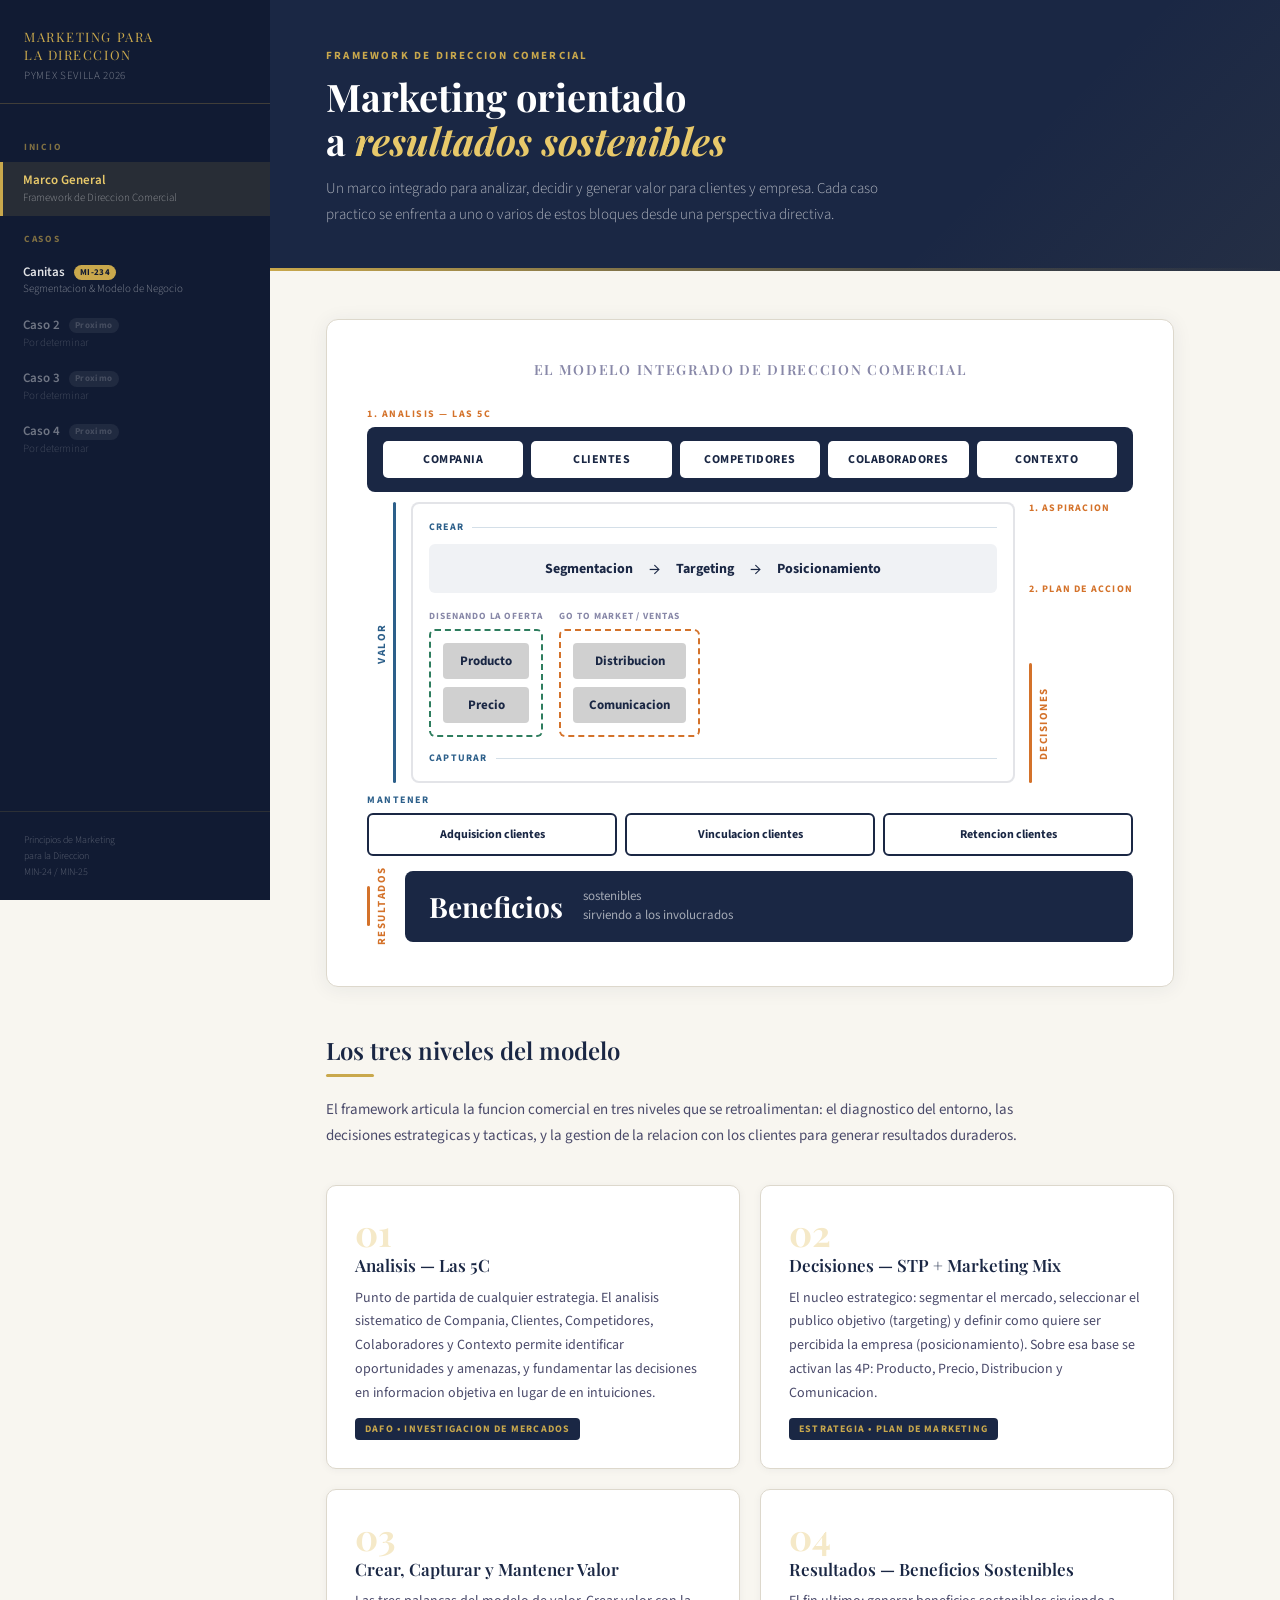
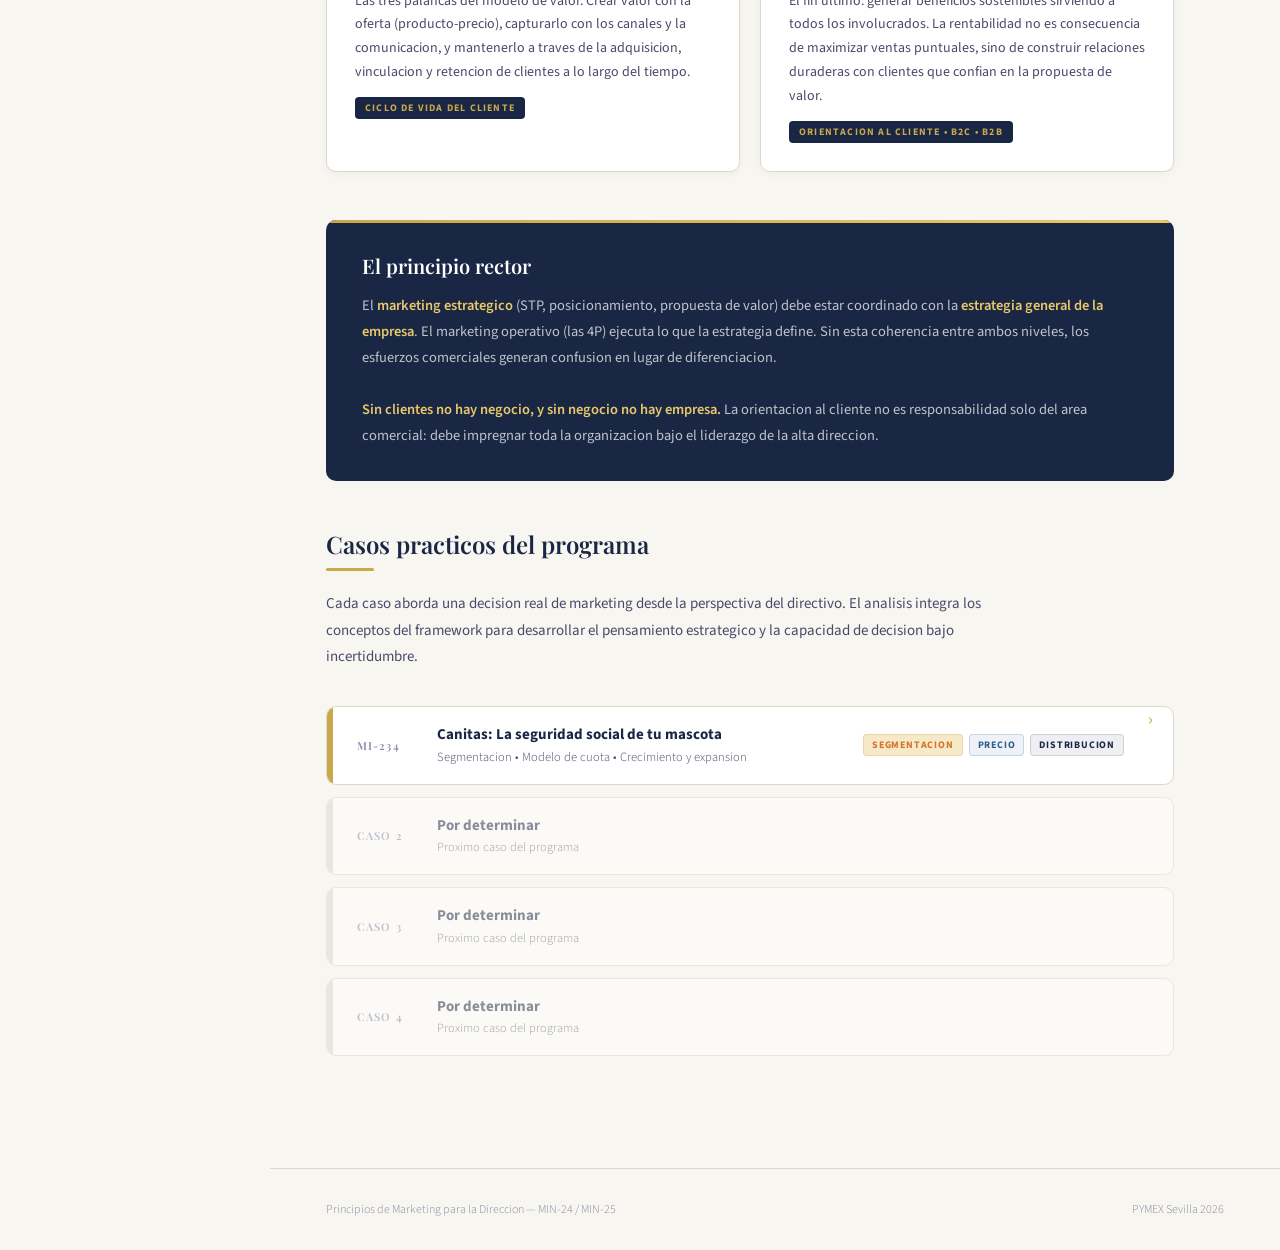
==== index.html @ bc782bda "Add files via upload" ====
<!DOCTYPE html>
<html lang="es">
<head>
<meta charset="UTF-8">
<meta name="viewport" content="width=device-width, initial-scale=1.0">
<title>Principios de Marketing para la Direccion | PYMEX Sevilla 2026</title>
<link href="https://fonts.googleapis.com/css2?family=Playfair+Display:ital,wght@0,400;0,600;0,700;1,400&family=Source+Sans+3:wght@300;400;600;700&family=Source+Serif+4:ital,wght@0,400;1,400&display=swap" rel="stylesheet">
<style>
  :root {
    --navy: #1a2744;
    --navy-light: #243260;
    --navy-dark: #111b33;
    --gold: #c9a84c;
    --gold-light: #e8c96a;
    --gold-pale: #f5e9c8;
    --white: #ffffff;
    --off-white: #f8f6f0;
    --text-dark: #1a1a2e;
    --text-mid: #4a4a6a;
    --text-light: #8888a8;
    --border: #ddd8cc;
    --green-dot: #2e7d5e;
    --orange-accent: #d4722a;
    --blue-accent: #2c5f8a;
    --sidebar-width: 270px;
    --font-display: 'Playfair Display', Georgia, serif;
    --font-body: 'Source Sans 3', 'Helvetica Neue', sans-serif;
    --font-serif: 'Source Serif 4', Georgia, serif;
  }

  * { margin: 0; padding: 0; box-sizing: border-box; }

  body {
    font-family: var(--font-body);
    background: var(--off-white);
    color: var(--text-dark);
    min-height: 100vh;
    display: flex;
  }

  /* ===== SIDEBAR ===== */
  .sidebar {
    width: var(--sidebar-width);
    min-width: var(--sidebar-width);
    max-width: var(--sidebar-width);
    background: var(--navy-dark);
    min-height: 100vh;
    position: fixed;
    top: 0; left: 0;
    display: flex;
    flex-direction: column;
    z-index: 100;
    overflow-y: auto;
  }

  .sidebar-header {
    padding: 28px 24px 20px;
    border-bottom: 1px solid rgba(201,168,76,0.25);
  }

  .sidebar-logo {
    font-family: var(--font-display);
    font-size: 13px;
    font-weight: 400;
    color: var(--gold);
    letter-spacing: 0.12em;
    text-transform: uppercase;
    line-height: 1.4;
    margin-bottom: 4px;
  }

  .sidebar-subtitle {
    font-family: var(--font-body);
    font-size: 11px;
    font-weight: 300;
    color: rgba(255,255,255,0.45);
    letter-spacing: 0.06em;
    text-transform: uppercase;
  }

  .sidebar-nav {
    flex: 1;
    padding: 20px 0;
  }

  .nav-section-label {
    font-family: var(--font-body);
    font-size: 9.5px;
    font-weight: 700;
    color: rgba(201,168,76,0.6);
    letter-spacing: 0.18em;
    text-transform: uppercase;
    padding: 16px 24px 8px;
  }

  .nav-item {
    display: block;
    text-decoration: none;
    padding: 10px 24px 10px 20px;
    border-left: 3px solid transparent;
    transition: all 0.2s ease;
    position: relative;
  }

  .nav-item:hover {
    background: rgba(201,168,76,0.08);
    border-left-color: rgba(201,168,76,0.4);
  }

  .nav-item.active {
    background: rgba(201,168,76,0.12);
    border-left-color: var(--gold);
  }

  .nav-item-title {
    font-family: var(--font-body);
    font-size: 13px;
    font-weight: 600;
    color: rgba(255,255,255,0.88);
    line-height: 1.3;
    display: block;
  }

  .nav-item.active .nav-item-title {
    color: var(--gold-light);
  }

  .nav-item-sub {
    font-family: var(--font-body);
    font-size: 11px;
    font-weight: 300;
    color: rgba(255,255,255,0.45);
    display: block;
    margin-top: 2px;
    line-height: 1.3;
  }

  .nav-badge {
    display: inline-block;
    background: var(--gold);
    color: var(--navy-dark);
    font-size: 9px;
    font-weight: 700;
    padding: 2px 6px;
    border-radius: 10px;
    margin-left: 6px;
    vertical-align: middle;
    letter-spacing: 0.04em;
  }

  .nav-badge.coming {
    background: rgba(255,255,255,0.15);
    color: rgba(255,255,255,0.4);
  }

  .sidebar-footer {
    padding: 20px 24px;
    border-top: 1px solid rgba(201,168,76,0.15);
  }

  .sidebar-footer-text {
    font-size: 10px;
    color: rgba(255,255,255,0.3);
    line-height: 1.6;
    font-weight: 300;
  }

  /* ===== MAIN CONTENT ===== */
  .main {
    margin-left: var(--sidebar-width);
    flex: 1;
    min-height: 100vh;
  }

  /* ===== PAGE HEADER ===== */
  .page-header {
    background: var(--navy);
    padding: 48px 56px 44px;
    position: relative;
    overflow: hidden;
  }

  .page-header::before {
    content: '';
    position: absolute;
    top: 0; right: 0;
    width: 380px; height: 100%;
    background: linear-gradient(135deg, transparent 40%, rgba(201,168,76,0.06) 100%);
    pointer-events: none;
  }

  .page-header::after {
    content: '';
    position: absolute;
    bottom: 0; left: 0; right: 0;
    height: 3px;
    background: linear-gradient(90deg, var(--gold) 0%, rgba(201,168,76,0.3) 60%, transparent 100%);
  }

  .page-eyebrow {
    font-family: var(--font-body);
    font-size: 11px;
    font-weight: 700;
    color: var(--gold);
    letter-spacing: 0.2em;
    text-transform: uppercase;
    margin-bottom: 12px;
  }

  .page-title {
    font-family: var(--font-display);
    font-size: 38px;
    font-weight: 700;
    color: var(--white);
    line-height: 1.15;
    margin-bottom: 14px;
    max-width: 680px;
  }

  .page-title em {
    font-style: italic;
    color: var(--gold-light);
  }

  .page-desc {
    font-family: var(--font-body);
    font-size: 15px;
    font-weight: 300;
    color: rgba(255,255,255,0.65);
    max-width: 580px;
    line-height: 1.7;
  }

  /* ===== CONTENT AREA ===== */
  .content {
    padding: 48px 56px 64px;
    max-width: 960px;
  }

  /* ===== SECTION TITLES ===== */
  .section-title {
    font-family: var(--font-display);
    font-size: 24px;
    font-weight: 600;
    color: var(--navy);
    margin-bottom: 8px;
    line-height: 1.3;
  }

  .section-divider {
    width: 48px;
    height: 3px;
    background: var(--gold);
    margin-bottom: 20px;
    border-radius: 2px;
  }

  .section-intro {
    font-family: var(--font-body);
    font-size: 15px;
    color: var(--text-mid);
    line-height: 1.75;
    margin-bottom: 36px;
    max-width: 720px;
  }

  /* ===== FRAMEWORK VISUAL ===== */
  .framework-container {
    background: white;
    border-radius: 12px;
    padding: 40px;
    box-shadow: 0 2px 20px rgba(26,39,68,0.07);
    margin-bottom: 48px;
    border: 1px solid var(--border);
  }

  .framework-title {
    font-family: var(--font-display);
    font-size: 14px;
    font-weight: 600;
    color: var(--text-light);
    letter-spacing: 0.12em;
    text-transform: uppercase;
    margin-bottom: 28px;
    text-align: center;
  }

  /* Framework SVG wrapper */
  .framework-svg-wrap {
    width: 100%;
    overflow-x: auto;
  }

  /* ===== FRAMEWORK GRID (CSS version) ===== */
  .fw-grid {
    display: grid;
    gap: 0;
    width: 100%;
  }

  /* Row 1: Analisis */
  .fw-row-analysis {
    display: flex;
    gap: 8px;
    margin-bottom: 10px;
    background: var(--navy);
    padding: 14px 16px;
    border-radius: 8px;
    align-items: center;
    position: relative;
  }

  .fw-5c-item {
    flex: 1;
    background: white;
    border-radius: 5px;
    padding: 10px 8px;
    text-align: center;
    font-family: var(--font-body);
    font-size: 12px;
    font-weight: 700;
    color: var(--navy);
    letter-spacing: 0.04em;
    text-transform: uppercase;
  }

  /* Row 2: Decisiones */
  .fw-row-decisions {
    display: flex;
    gap: 10px;
    margin-bottom: 10px;
    position: relative;
  }

  .fw-left-brace {
    display: flex;
    flex-direction: column;
    align-items: flex-start;
    justify-content: center;
    padding-right: 4px;
    position: relative;
    min-width: 80px;
  }

  .fw-brace-label {
    font-family: var(--font-body);
    font-size: 11px;
    font-weight: 700;
    color: var(--blue-accent);
    letter-spacing: 0.08em;
    text-transform: uppercase;
    writing-mode: horizontal-tb;
    margin-bottom: 6px;
  }

  .fw-brace-label.bottom {
    margin-top: 6px;
    margin-bottom: 0;
  }

  .fw-decisions-inner {
    flex: 1;
    border: 2px solid rgba(26,39,68,0.12);
    border-radius: 8px;
    padding: 16px;
    background: white;
  }

  /* STP row */
  .fw-stp {
    background: #f0f0f0;
    border-radius: 6px;
    padding: 12px 20px;
    margin-bottom: 16px;
    display: flex;
    align-items: center;
    justify-content: center;
    gap: 16px;
  }

  .fw-stp-item {
    font-family: var(--font-body);
    font-size: 14px;
    font-weight: 700;
    color: var(--navy);
  }

  .fw-stp-arrow {
    color: var(--navy);
    font-size: 16px;
    font-weight: 300;
  }

  /* Mix row */
  .fw-mix-row {
    display: flex;
    gap: 16px;
  }

  .fw-mix-group {
    flex: 1;
    border: 2px dashed var(--green-dot);
    border-radius: 6px;
    padding: 12px;
    display: flex;
    flex-direction: column;
    gap: 8px;
  }

  .fw-mix-group.orange {
    border-color: var(--orange-accent);
  }

  .fw-mix-label {
    font-family: var(--font-body);
    font-size: 10px;
    font-weight: 700;
    color: var(--green-dot);
    letter-spacing: 0.1em;
    text-transform: uppercase;
    margin-bottom: 4px;
  }

  .fw-mix-label.orange { color: var(--orange-accent); }

  .fw-mix-item {
    background: #d0d0d0;
    border-radius: 4px;
    padding: 9px 12px;
    font-family: var(--font-body);
    font-size: 13px;
    font-weight: 700;
    color: var(--navy);
    text-align: center;
  }

  /* Row 3: Clientes */
  .fw-row-clients {
    display: flex;
    gap: 8px;
    margin-bottom: 10px;
    position: relative;
  }

  .fw-client-item {
    flex: 1;
    border: 2px solid var(--navy);
    border-radius: 6px;
    padding: 11px 8px;
    text-align: center;
    font-family: var(--font-body);
    font-size: 12px;
    font-weight: 700;
    color: var(--navy);
  }

  /* Row 4: Beneficios */
  .fw-row-benefits {
    background: var(--navy);
    border-radius: 8px;
    padding: 16px 24px;
    display: flex;
    align-items: center;
    gap: 20px;
  }

  .fw-benefits-title {
    font-family: var(--font-display);
    font-size: 26px;
    font-weight: 700;
    color: white;
  }

  .fw-benefits-sub {
    font-family: var(--font-body);
    font-size: 12px;
    color: rgba(255,255,255,0.6);
    line-height: 1.4;
  }

  /* Side labels */
  .fw-outer {
    display: flex;
    gap: 10px;
    align-items: stretch;
  }

  .fw-side-label {
    display: flex;
    align-items: center;
    justify-content: center;
    min-width: 32px;
  }

  .fw-side-text {
    font-family: var(--font-body);
    font-size: 11px;
    font-weight: 700;
    letter-spacing: 0.14em;
    text-transform: uppercase;
    writing-mode: vertical-rl;
    transform: rotate(180deg);
  }

  .fw-side-text.blue { color: var(--blue-accent); }
  .fw-side-text.orange { color: var(--orange-accent); }

  .fw-side-bracket {
    width: 3px;
    border-radius: 2px;
    margin: 0 4px;
  }

  .fw-side-bracket.blue { background: var(--blue-accent); }
  .fw-side-bracket.orange { background: var(--orange-accent); }

  /* ===== EXPLANATION CARDS ===== */
  .cards-grid {
    display: grid;
    grid-template-columns: 1fr 1fr;
    gap: 20px;
    margin-bottom: 48px;
  }

  .card {
    background: white;
    border-radius: 10px;
    padding: 28px;
    border: 1px solid var(--border);
    box-shadow: 0 1px 8px rgba(26,39,68,0.05);
    transition: box-shadow 0.2s;
  }

  .card:hover {
    box-shadow: 0 4px 20px rgba(26,39,68,0.10);
  }

  .card-number {
    font-family: var(--font-display);
    font-size: 36px;
    font-weight: 700;
    color: var(--gold-pale);
    line-height: 1;
    margin-bottom: 4px;
  }

  .card-title {
    font-family: var(--font-display);
    font-size: 17px;
    font-weight: 600;
    color: var(--navy);
    margin-bottom: 10px;
    line-height: 1.3;
  }

  .card-body {
    font-family: var(--font-body);
    font-size: 14px;
    color: var(--text-mid);
    line-height: 1.7;
  }

  .card-tag {
    display: inline-block;
    margin-top: 12px;
    background: var(--navy);
    color: var(--gold);
    font-size: 10px;
    font-weight: 700;
    letter-spacing: 0.12em;
    text-transform: uppercase;
    padding: 4px 10px;
    border-radius: 4px;
  }

  /* ===== HIGHLIGHT BOX ===== */
  .highlight-box {
    background: var(--navy);
    border-radius: 10px;
    padding: 32px 36px;
    margin-bottom: 48px;
    position: relative;
    overflow: hidden;
  }

  .highlight-box::before {
    content: '';
    position: absolute;
    top: 0; left: 0; right: 0;
    height: 3px;
    background: linear-gradient(90deg, var(--gold), var(--gold-light));
  }

  .highlight-box-title {
    font-family: var(--font-display);
    font-size: 20px;
    font-weight: 600;
    color: white;
    margin-bottom: 14px;
  }

  .highlight-box-body {
    font-family: var(--font-body);
    font-size: 14.5px;
    color: rgba(255,255,255,0.72);
    line-height: 1.8;
  }

  .highlight-box-body strong {
    color: var(--gold-light);
    font-weight: 600;
  }

  /* ===== CASOS LIST ===== */
  .casos-section {
    margin-bottom: 48px;
  }

  .caso-row {
    display: flex;
    align-items: stretch;
    background: white;
    border-radius: 10px;
    border: 1px solid var(--border);
    margin-bottom: 12px;
    overflow: hidden;
    text-decoration: none;
    color: inherit;
    transition: all 0.2s;
  }

  .caso-row:hover {
    box-shadow: 0 4px 20px rgba(26,39,68,0.10);
    border-color: var(--gold);
    transform: translateY(-1px);
  }

  .caso-row.disabled {
    opacity: 0.5;
    pointer-events: none;
  }

  .caso-accent {
    width: 6px;
    background: var(--gold);
    flex-shrink: 0;
  }

  .caso-accent.coming { background: var(--border); }

  .caso-body {
    flex: 1;
    padding: 18px 24px;
    display: flex;
    align-items: center;
    gap: 20px;
  }

  .caso-code {
    font-family: var(--font-display);
    font-size: 11px;
    font-weight: 600;
    color: var(--text-light);
    letter-spacing: 0.1em;
    text-transform: uppercase;
    min-width: 60px;
  }

  .caso-info {
    flex: 1;
  }

  .caso-name {
    font-family: var(--font-body);
    font-size: 15px;
    font-weight: 700;
    color: var(--navy);
    line-height: 1.3;
    margin-bottom: 3px;
  }

  .caso-focus {
    font-family: var(--font-body);
    font-size: 12.5px;
    color: var(--text-mid);
    font-weight: 300;
  }

  .caso-tags {
    display: flex;
    gap: 6px;
    flex-wrap: wrap;
  }

  .caso-tag {
    font-family: var(--font-body);
    font-size: 10px;
    font-weight: 700;
    letter-spacing: 0.08em;
    text-transform: uppercase;
    padding: 3px 8px;
    border-radius: 4px;
    background: var(--gold-pale);
    color: var(--orange-accent);
    border: 1px solid rgba(212,114,42,0.2);
  }

  .caso-tag.blue {
    background: rgba(44,95,138,0.08);
    color: var(--blue-accent);
    border-color: rgba(44,95,138,0.2);
  }

  .caso-tag.navy {
    background: rgba(26,39,68,0.07);
    color: var(--navy);
    border-color: rgba(26,39,68,0.15);
  }

  .caso-arrow {
    font-size: 18px;
    color: var(--gold);
    padding-right: 20px;
  }

  /* ===== FOOTER ===== */
  .page-footer {
    padding: 32px 56px;
    border-top: 1px solid var(--border);
    display: flex;
    justify-content: space-between;
    align-items: center;
  }

  .footer-text {
    font-size: 12px;
    color: var(--text-light);
    font-weight: 300;
  }

  /* ===== RESPONSIVE ===== */
  @media (max-width: 900px) {
    .cards-grid { grid-template-columns: 1fr; }
    .content { padding: 32px 28px; }
    .page-header { padding: 36px 28px; }
    .page-title { font-size: 28px; }
    .caso-tags { display: none; }
  }
</style>
</head>
<body>

<!-- SIDEBAR -->
<aside class="sidebar">
  <div class="sidebar-header">
    <div class="sidebar-logo">Marketing para<br>la Direccion</div>
    <div class="sidebar-subtitle">PYMEX Sevilla 2026</div>
  </div>

  <nav class="sidebar-nav">
    <div class="nav-section-label">Inicio</div>
    <a href="index.html" class="nav-item active">
      <span class="nav-item-title">Marco General</span>
      <span class="nav-item-sub">Framework de Direccion Comercial</span>
    </a>

    <div class="nav-section-label">Casos</div>

    <a href="caso-canitas.html" class="nav-item">
      <span class="nav-item-title">Canitas <span class="nav-badge">MI-234</span></span>
      <span class="nav-item-sub">Segmentacion &amp; Modelo de Negocio</span>
    </a>

    <a href="#" class="nav-item" style="cursor:default; opacity:0.45;">
      <span class="nav-item-title">Caso 2 <span class="nav-badge coming">Proximo</span></span>
      <span class="nav-item-sub">Por determinar</span>
    </a>

    <a href="#" class="nav-item" style="cursor:default; opacity:0.45;">
      <span class="nav-item-title">Caso 3 <span class="nav-badge coming">Proximo</span></span>
      <span class="nav-item-sub">Por determinar</span>
    </a>

    <a href="#" class="nav-item" style="cursor:default; opacity:0.45;">
      <span class="nav-item-title">Caso 4 <span class="nav-badge coming">Proximo</span></span>
      <span class="nav-item-sub">Por determinar</span>
    </a>
  </nav>

  <div class="sidebar-footer">
    <div class="sidebar-footer-text">
      Principios de Marketing<br>
      para la Direccion<br>
      MIN-24 / MIN-25
    </div>
  </div>
</aside>

<!-- MAIN -->
<main class="main">

  <div class="page-header">
    <div class="page-eyebrow">Framework de Direccion Comercial</div>
    <h1 class="page-title">Marketing orientado<br>a <em>resultados sostenibles</em></h1>
    <p class="page-desc">Un marco integrado para analizar, decidir y generar valor para clientes y empresa. Cada caso practico se enfrenta a uno o varios de estos bloques desde una perspectiva directiva.</p>
  </div>

  <div class="content">

    <!-- FRAMEWORK VISUAL -->
    <div class="framework-container">
      <div class="framework-title">El modelo integrado de Direccion Comercial</div>

      <!-- ANÁLISIS ROW -->
      <div style="margin-bottom:10px;">
        <div style="display:flex; align-items:center; gap:8px; margin-bottom:6px;">
          <div style="font-family:var(--font-body);font-size:10px;font-weight:700;color:var(--orange-accent);letter-spacing:.15em;text-transform:uppercase;">1. Analisis &mdash; Las 5C</div>
        </div>
        <div style="background:var(--navy);border-radius:8px;padding:14px 16px;display:flex;gap:8px;">
          <div class="fw-5c-item">Compania</div>
          <div class="fw-5c-item">Clientes</div>
          <div class="fw-5c-item">Competidores</div>
          <div class="fw-5c-item">Colaboradores</div>
          <div class="fw-5c-item">Contexto</div>
        </div>
      </div>

      <!-- VALOR + DECISIONES -->
      <div style="display:flex;gap:8px;align-items:stretch;margin-bottom:10px;">

        <!-- Lado izquierdo: VALOR -->
        <div style="display:flex;flex-direction:column;align-items:center;min-width:36px;">
          <div style="flex:1;display:flex;align-items:center;">
            <div style="writing-mode:vertical-rl;transform:rotate(180deg);font-family:var(--font-body);font-size:11px;font-weight:700;color:var(--blue-accent);letter-spacing:.14em;text-transform:uppercase;">VALOR</div>
            <div style="width:3px;height:100%;background:var(--blue-accent);border-radius:2px;margin-left:4px;"></div>
          </div>
        </div>

        <!-- Bloque central de decisiones -->
        <div style="flex:1;border:2px solid rgba(26,39,68,0.12);border-radius:8px;padding:16px;background:white;">

          <!-- Brace label superior -->
          <div style="display:flex;align-items:center;gap:8px;margin-bottom:10px;">
            <div style="font-family:var(--font-body);font-size:10px;font-weight:700;color:var(--blue-accent);letter-spacing:.12em;text-transform:uppercase;">Crear</div>
            <div style="height:1px;flex:1;background:rgba(44,95,138,0.2);"></div>
          </div>

          <!-- STP -->
          <div style="background:#f0f2f5;border-radius:6px;padding:12px 20px;margin-bottom:16px;display:flex;align-items:center;justify-content:center;gap:16px;">
            <span style="font-family:var(--font-body);font-size:14px;font-weight:700;color:var(--navy);">Segmentacion</span>
            <span style="color:var(--navy);font-size:18px;">&rarr;</span>
            <span style="font-family:var(--font-body);font-size:14px;font-weight:700;color:var(--navy);">Targeting</span>
            <span style="color:var(--navy);font-size:18px;">&rarr;</span>
            <span style="font-family:var(--font-body);font-size:14px;font-weight:700;color:var(--navy);">Posicionamiento</span>
          </div>

          <!-- Mix -->
          <div style="display:flex;gap:16px;margin-bottom:14px;">
            <!-- Oferta -->
            <div style="display:flex;flex-direction:column;gap:4px;">
              <div style="font-family:var(--font-body);font-size:9.5px;font-weight:700;color:var(--text-light);letter-spacing:.1em;text-transform:uppercase;margin-bottom:2px;">Disenando la oferta</div>
              <div style="border:2px dashed #2e7d5e;border-radius:6px;padding:12px;display:flex;flex-direction:column;gap:8px;">
                <div style="background:#d0d0d0;border-radius:4px;padding:9px 16px;font-family:var(--font-body);font-size:13px;font-weight:700;color:var(--navy);text-align:center;">Producto</div>
                <div style="background:#d0d0d0;border-radius:4px;padding:9px 16px;font-family:var(--font-body);font-size:13px;font-weight:700;color:var(--navy);text-align:center;">Precio</div>
              </div>
            </div>

            <!-- Go to market -->
            <div style="display:flex;flex-direction:column;gap:4px;">
              <div style="font-family:var(--font-body);font-size:9.5px;font-weight:700;color:var(--text-light);letter-spacing:.1em;text-transform:uppercase;margin-bottom:2px;">Go to market / Ventas</div>
              <div style="border:2px dashed var(--orange-accent);border-radius:6px;padding:12px;display:flex;flex-direction:column;gap:8px;">
                <div style="background:#d0d0d0;border-radius:4px;padding:9px 16px;font-family:var(--font-body);font-size:13px;font-weight:700;color:var(--navy);text-align:center;">Distribucion</div>
                <div style="background:#d0d0d0;border-radius:4px;padding:9px 16px;font-family:var(--font-body);font-size:13px;font-weight:700;color:var(--navy);text-align:center;">Comunicacion</div>
              </div>
            </div>
          </div>

          <!-- Brace label inferior + Capturar -->
          <div style="display:flex;align-items:center;gap:8px;">
            <div style="font-family:var(--font-body);font-size:10px;font-weight:700;color:var(--blue-accent);letter-spacing:.12em;text-transform:uppercase;">Capturar</div>
            <div style="height:1px;flex:1;background:rgba(44,95,138,0.2);"></div>
          </div>
        </div>

        <!-- Lado derecho: etiquetas naranja -->
        <div style="display:flex;flex-direction:column;align-items:flex-start;min-width:100px;justify-content:space-between;padding-left:6px;">
          <div style="font-family:var(--font-body);font-size:10px;font-weight:700;color:var(--orange-accent);letter-spacing:.12em;text-transform:uppercase;line-height:1.3;writing-mode:horizontal-tb;">
            <div>1. Aspiracion</div>
          </div>
          <div style="font-family:var(--font-body);font-size:10px;font-weight:700;color:var(--orange-accent);letter-spacing:.12em;text-transform:uppercase;line-height:1.3;">
            <div>2. Plan de accion</div>
          </div>
          <div style="display:flex;align-items:center;gap:4px;">
            <div style="width:3px;height:120px;background:var(--orange-accent);border-radius:2px;"></div>
            <div style="writing-mode:vertical-rl;transform:rotate(180deg);font-family:var(--font-body);font-size:11px;font-weight:700;color:var(--orange-accent);letter-spacing:.14em;text-transform:uppercase;">DECISIONES</div>
          </div>
        </div>
      </div>

      <!-- CLIENTES ROW -->
      <div style="margin-bottom:10px;">
        <div style="display:flex;align-items:center;gap:8px;margin-bottom:6px;">
          <div style="font-family:var(--font-body);font-size:10px;font-weight:700;color:var(--blue-accent);letter-spacing:.15em;text-transform:uppercase;">Mantener</div>
        </div>
        <div style="display:flex;gap:8px;">
          <div class="fw-client-item">Adquisicion clientes</div>
          <div class="fw-client-item">Vinculacion clientes</div>
          <div class="fw-client-item">Retencion clientes</div>
        </div>
      </div>

      <!-- BENEFICIOS ROW -->
      <div style="display:flex;align-items:center;gap:16px;">
        <div style="display:flex;align-items:center;gap:4px;">
          <div style="width:3px;height:40px;background:var(--orange-accent);border-radius:2px;"></div>
          <div style="writing-mode:vertical-rl;transform:rotate(180deg);font-family:var(--font-body);font-size:11px;font-weight:700;color:var(--orange-accent);letter-spacing:.14em;text-transform:uppercase;">RESULTADOS</div>
        </div>
        <div style="flex:1;background:var(--navy);border-radius:8px;padding:16px 24px;display:flex;align-items:center;gap:20px;">
          <div style="font-family:var(--font-display);font-size:28px;font-weight:700;color:white;">Beneficios</div>
          <div style="font-family:var(--font-body);font-size:13px;color:rgba(255,255,255,0.6);line-height:1.5;">sostenibles<br>sirviendo a los involucrados</div>
        </div>
      </div>

    </div><!-- /framework-container -->

    <!-- SECTION: Estructura del modelo -->
    <h2 class="section-title">Los tres niveles del modelo</h2>
    <div class="section-divider"></div>
    <p class="section-intro">El framework articula la funcion comercial en tres niveles que se retroalimentan: el diagnostico del entorno, las decisiones estrategicas y tacticas, y la gestion de la relacion con los clientes para generar resultados duraderos.</p>

    <div class="cards-grid">
      <div class="card">
        <div class="card-number">01</div>
        <div class="card-title">Analisis &mdash; Las 5C</div>
        <div class="card-body">Punto de partida de cualquier estrategia. El analisis sistematico de Compania, Clientes, Competidores, Colaboradores y Contexto permite identificar oportunidades y amenazas, y fundamentar las decisiones en informacion objetiva en lugar de en intuiciones.</div>
        <div class="card-tag">DAFO &bull; Investigacion de Mercados</div>
      </div>

      <div class="card">
        <div class="card-number">02</div>
        <div class="card-title">Decisiones &mdash; STP + Marketing Mix</div>
        <div class="card-body">El nucleo estrategico: segmentar el mercado, seleccionar el publico objetivo (targeting) y definir como quiere ser percibida la empresa (posicionamiento). Sobre esa base se activan las 4P: Producto, Precio, Distribucion y Comunicacion.</div>
        <div class="card-tag">Estrategia &bull; Plan de Marketing</div>
      </div>

      <div class="card">
        <div class="card-number">03</div>
        <div class="card-title">Crear, Capturar y Mantener Valor</div>
        <div class="card-body">Las tres palancas del modelo de valor. Crear valor con la oferta (producto-precio), capturarlo con los canales y la comunicacion, y mantenerlo a traves de la adquisicion, vinculacion y retencion de clientes a lo largo del tiempo.</div>
        <div class="card-tag">Ciclo de Vida del Cliente</div>
      </div>

      <div class="card">
        <div class="card-number">04</div>
        <div class="card-title">Resultados &mdash; Beneficios Sostenibles</div>
        <div class="card-body">El fin ultimo: generar beneficios sostenibles sirviendo a todos los involucrados. La rentabilidad no es consecuencia de maximizar ventas puntuales, sino de construir relaciones duraderas con clientes que confian en la propuesta de valor.</div>
        <div class="card-tag">Orientacion al Cliente &bull; B2C &bull; B2B</div>
      </div>
    </div>

    <!-- CITA CLAVE -->
    <div class="highlight-box">
      <div class="highlight-box-title">El principio rector</div>
      <div class="highlight-box-body">
        El <strong>marketing estrategico</strong> (STP, posicionamiento, propuesta de valor) debe estar coordinado con la <strong>estrategia general de la empresa</strong>. El marketing operativo (las 4P) ejecuta lo que la estrategia define. Sin esta coherencia entre ambos niveles, los esfuerzos comerciales generan confusion en lugar de diferenciacion.<br><br>
        <strong>Sin clientes no hay negocio, y sin negocio no hay empresa.</strong> La orientacion al cliente no es responsabilidad solo del area comercial: debe impregnar toda la organizacion bajo el liderazgo de la alta direccion.
      </div>
    </div>

    <!-- CASOS -->
    <h2 class="section-title">Casos practicos del programa</h2>
    <div class="section-divider"></div>
    <p class="section-intro">Cada caso aborda una decision real de marketing desde la perspectiva del directivo. El analisis integra los conceptos del framework para desarrollar el pensamiento estrategico y la capacidad de decision bajo incertidumbre.</p>

    <div class="casos-section">

      <a href="caso-canitas.html" class="caso-row">
        <div class="caso-accent"></div>
        <div class="caso-body">
          <div class="caso-code">MI-234</div>
          <div class="caso-info">
            <div class="caso-name">Canitas: La seguridad social de tu mascota</div>
            <div class="caso-focus">Segmentacion &bull; Modelo de cuota &bull; Crecimiento y expansion</div>
          </div>
          <div class="caso-tags">
            <span class="caso-tag">Segmentacion</span>
            <span class="caso-tag blue">Precio</span>
            <span class="caso-tag navy">Distribucion</span>
          </div>
        </div>
        <div class="caso-arrow">&#8250;</div>
      </a>

      <div class="caso-row disabled">
        <div class="caso-accent coming"></div>
        <div class="caso-body">
          <div class="caso-code">Caso 2</div>
          <div class="caso-info">
            <div class="caso-name">Por determinar</div>
            <div class="caso-focus">Proximo caso del programa</div>
          </div>
        </div>
      </div>

      <div class="caso-row disabled">
        <div class="caso-accent coming"></div>
        <div class="caso-body">
          <div class="caso-code">Caso 3</div>
          <div class="caso-info">
            <div class="caso-name">Por determinar</div>
            <div class="caso-focus">Proximo caso del programa</div>
          </div>
        </div>
      </div>

      <div class="caso-row disabled">
        <div class="caso-accent coming"></div>
        <div class="caso-body">
          <div class="caso-code">Caso 4</div>
          <div class="caso-info">
            <div class="caso-name">Por determinar</div>
            <div class="caso-focus">Proximo caso del programa</div>
          </div>
        </div>
      </div>

    </div>

  </div><!-- /content -->

  <div class="page-footer">
    <div class="footer-text">Principios de Marketing para la Direccion &mdash; MIN-24 / MIN-25</div>
    <div class="footer-text">PYMEX Sevilla 2026</div>
  </div>

</main>
</body>
</html>
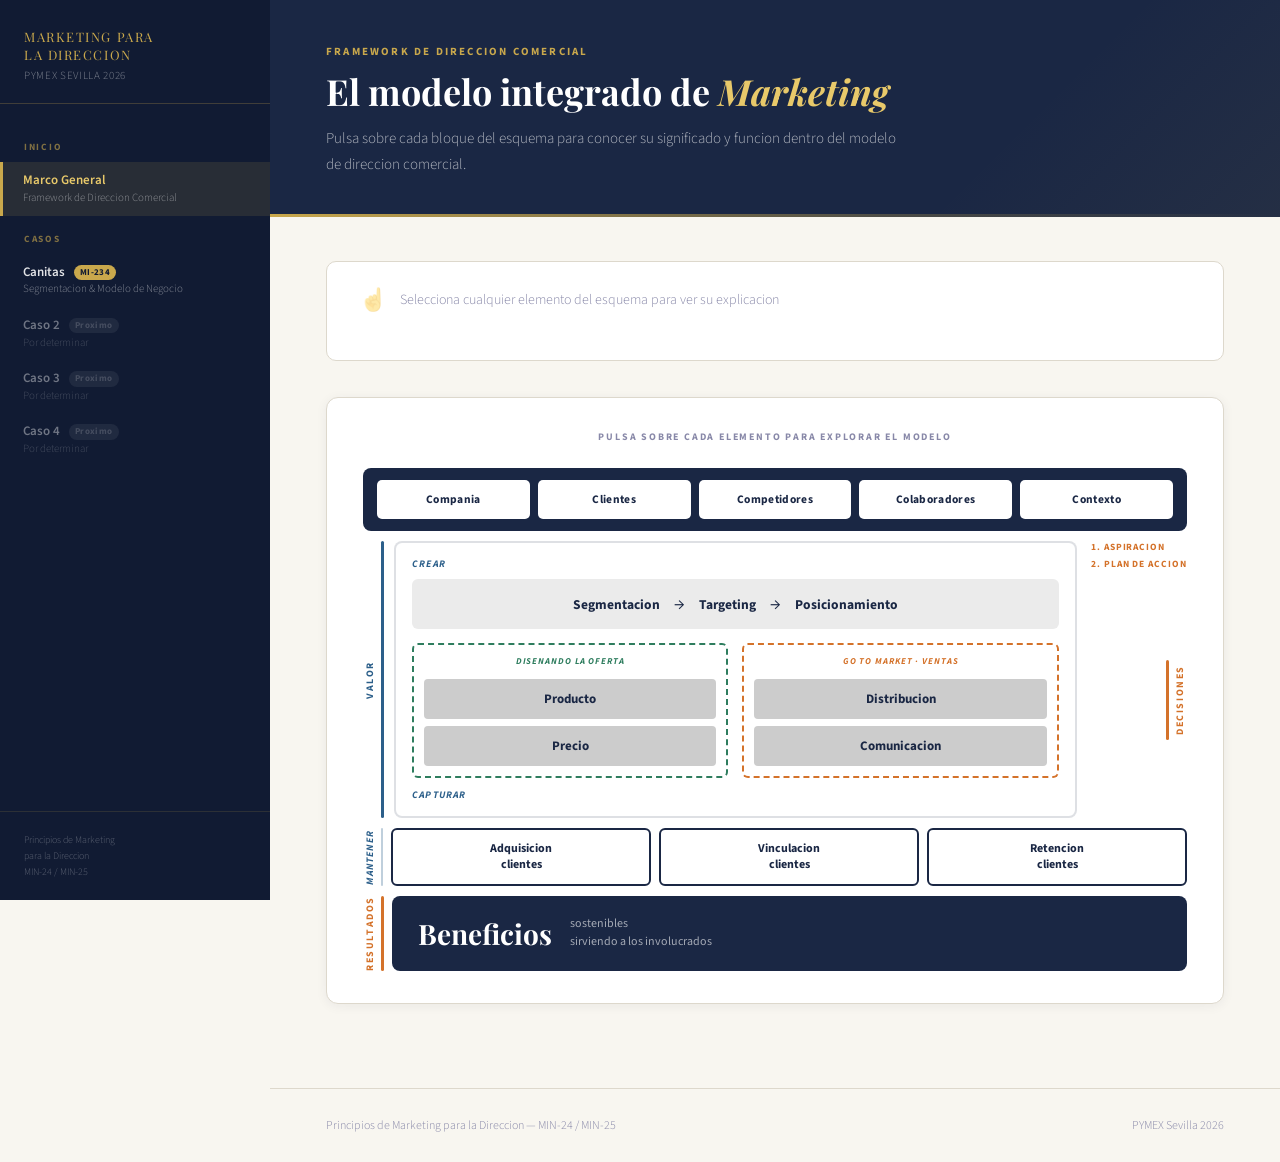
==== commit 9209323f: "Add files via upload" ====
--- a/index.html
+++ b/index.html
@@ -3,1030 +3,549 @@
 <head>
 <meta charset="UTF-8">
 <meta name="viewport" content="width=device-width, initial-scale=1.0">
-<title>Principios de Marketing para la Direccion | PYMEX Sevilla 2026</title>
-<link href="https://fonts.googleapis.com/css2?family=Playfair+Display:ital,wght@0,400;0,600;0,700;1,400&family=Source+Sans+3:wght@300;400;600;700&family=Source+Serif+4:ital,wght@0,400;1,400&display=swap" rel="stylesheet">
+<title>Marketing para la Direccion | PYMEX Sevilla 2026</title>
+<link rel="stylesheet" href="shared.css">
 <style>
-  :root {
-    --navy: #1a2744;
-    --navy-light: #243260;
-    --navy-dark: #111b33;
-    --gold: #c9a84c;
-    --gold-light: #e8c96a;
-    --gold-pale: #f5e9c8;
-    --white: #ffffff;
-    --off-white: #f8f6f0;
-    --text-dark: #1a1a2e;
-    --text-mid: #4a4a6a;
-    --text-light: #8888a8;
-    --border: #ddd8cc;
-    --green-dot: #2e7d5e;
-    --orange-accent: #d4722a;
-    --blue-accent: #2c5f8a;
-    --sidebar-width: 270px;
-    --font-display: 'Playfair Display', Georgia, serif;
-    --font-body: 'Source Sans 3', 'Helvetica Neue', sans-serif;
-    --font-serif: 'Source Serif 4', Georgia, serif;
-  }
-
-  * { margin: 0; padding: 0; box-sizing: border-box; }
-
-  body {
-    font-family: var(--font-body);
-    background: var(--off-white);
-    color: var(--text-dark);
-    min-height: 100vh;
-    display: flex;
-  }
-
-  /* ===== SIDEBAR ===== */
-  .sidebar {
-    width: var(--sidebar-width);
-    min-width: var(--sidebar-width);
-    max-width: var(--sidebar-width);
-    background: var(--navy-dark);
-    min-height: 100vh;
-    position: fixed;
-    top: 0; left: 0;
-    display: flex;
-    flex-direction: column;
-    z-index: 100;
-    overflow-y: auto;
-  }
-
-  .sidebar-header {
-    padding: 28px 24px 20px;
-    border-bottom: 1px solid rgba(201,168,76,0.25);
-  }
-
-  .sidebar-logo {
-    font-family: var(--font-display);
-    font-size: 13px;
-    font-weight: 400;
-    color: var(--gold);
-    letter-spacing: 0.12em;
-    text-transform: uppercase;
-    line-height: 1.4;
-    margin-bottom: 4px;
-  }
-
-  .sidebar-subtitle {
-    font-family: var(--font-body);
-    font-size: 11px;
-    font-weight: 300;
-    color: rgba(255,255,255,0.45);
-    letter-spacing: 0.06em;
-    text-transform: uppercase;
-  }
-
-  .sidebar-nav {
-    flex: 1;
-    padding: 20px 0;
-  }
-
-  .nav-section-label {
-    font-family: var(--font-body);
-    font-size: 9.5px;
-    font-weight: 700;
-    color: rgba(201,168,76,0.6);
-    letter-spacing: 0.18em;
-    text-transform: uppercase;
-    padding: 16px 24px 8px;
-  }
-
-  .nav-item {
-    display: block;
-    text-decoration: none;
-    padding: 10px 24px 10px 20px;
-    border-left: 3px solid transparent;
-    transition: all 0.2s ease;
-    position: relative;
-  }
-
-  .nav-item:hover {
-    background: rgba(201,168,76,0.08);
-    border-left-color: rgba(201,168,76,0.4);
-  }
-
-  .nav-item.active {
-    background: rgba(201,168,76,0.12);
-    border-left-color: var(--gold);
-  }
-
-  .nav-item-title {
-    font-family: var(--font-body);
-    font-size: 13px;
-    font-weight: 600;
-    color: rgba(255,255,255,0.88);
-    line-height: 1.3;
-    display: block;
-  }
-
-  .nav-item.active .nav-item-title {
-    color: var(--gold-light);
-  }
-
-  .nav-item-sub {
-    font-family: var(--font-body);
-    font-size: 11px;
-    font-weight: 300;
-    color: rgba(255,255,255,0.45);
-    display: block;
-    margin-top: 2px;
-    line-height: 1.3;
-  }
-
-  .nav-badge {
-    display: inline-block;
-    background: var(--gold);
-    color: var(--navy-dark);
-    font-size: 9px;
-    font-weight: 700;
-    padding: 2px 6px;
-    border-radius: 10px;
-    margin-left: 6px;
-    vertical-align: middle;
-    letter-spacing: 0.04em;
-  }
-
-  .nav-badge.coming {
-    background: rgba(255,255,255,0.15);
-    color: rgba(255,255,255,0.4);
-  }
-
-  .sidebar-footer {
-    padding: 20px 24px;
-    border-top: 1px solid rgba(201,168,76,0.15);
-  }
-
-  .sidebar-footer-text {
-    font-size: 10px;
-    color: rgba(255,255,255,0.3);
-    line-height: 1.6;
-    font-weight: 300;
-  }
-
-  /* ===== MAIN CONTENT ===== */
-  .main {
-    margin-left: var(--sidebar-width);
-    flex: 1;
-    min-height: 100vh;
-  }
-
-  /* ===== PAGE HEADER ===== */
-  .page-header {
-    background: var(--navy);
-    padding: 48px 56px 44px;
-    position: relative;
-    overflow: hidden;
-  }
-
-  .page-header::before {
-    content: '';
-    position: absolute;
-    top: 0; right: 0;
-    width: 380px; height: 100%;
-    background: linear-gradient(135deg, transparent 40%, rgba(201,168,76,0.06) 100%);
-    pointer-events: none;
-  }
-
-  .page-header::after {
-    content: '';
-    position: absolute;
-    bottom: 0; left: 0; right: 0;
-    height: 3px;
-    background: linear-gradient(90deg, var(--gold) 0%, rgba(201,168,76,0.3) 60%, transparent 100%);
-  }
-
-  .page-eyebrow {
-    font-family: var(--font-body);
-    font-size: 11px;
-    font-weight: 700;
-    color: var(--gold);
-    letter-spacing: 0.2em;
-    text-transform: uppercase;
-    margin-bottom: 12px;
-  }
-
-  .page-title {
-    font-family: var(--font-display);
-    font-size: 38px;
-    font-weight: 700;
-    color: var(--white);
-    line-height: 1.15;
-    margin-bottom: 14px;
-    max-width: 680px;
-  }
-
-  .page-title em {
-    font-style: italic;
-    color: var(--gold-light);
-  }
-
-  .page-desc {
-    font-family: var(--font-body);
-    font-size: 15px;
-    font-weight: 300;
-    color: rgba(255,255,255,0.65);
-    max-width: 580px;
-    line-height: 1.7;
-  }
-
-  /* ===== CONTENT AREA ===== */
-  .content {
-    padding: 48px 56px 64px;
-    max-width: 960px;
-  }
-
-  /* ===== SECTION TITLES ===== */
-  .section-title {
-    font-family: var(--font-display);
-    font-size: 24px;
-    font-weight: 600;
-    color: var(--navy);
-    margin-bottom: 8px;
-    line-height: 1.3;
-  }
-
-  .section-divider {
-    width: 48px;
-    height: 3px;
-    background: var(--gold);
-    margin-bottom: 20px;
-    border-radius: 2px;
-  }
-
-  .section-intro {
-    font-family: var(--font-body);
-    font-size: 15px;
-    color: var(--text-mid);
-    line-height: 1.75;
-    margin-bottom: 36px;
-    max-width: 720px;
-  }
-
-  /* ===== FRAMEWORK VISUAL ===== */
-  .framework-container {
-    background: white;
-    border-radius: 12px;
-    padding: 40px;
-    box-shadow: 0 2px 20px rgba(26,39,68,0.07);
-    margin-bottom: 48px;
-    border: 1px solid var(--border);
-  }
-
-  .framework-title {
-    font-family: var(--font-display);
-    font-size: 14px;
-    font-weight: 600;
-    color: var(--text-light);
-    letter-spacing: 0.12em;
-    text-transform: uppercase;
-    margin-bottom: 28px;
-    text-align: center;
-  }
-
-  /* Framework SVG wrapper */
-  .framework-svg-wrap {
-    width: 100%;
-    overflow-x: auto;
-  }
-
-  /* ===== FRAMEWORK GRID (CSS version) ===== */
-  .fw-grid {
-    display: grid;
-    gap: 0;
-    width: 100%;
-  }
-
-  /* Row 1: Analisis */
-  .fw-row-analysis {
-    display: flex;
-    gap: 8px;
-    margin-bottom: 10px;
-    background: var(--navy);
-    padding: 14px 16px;
-    border-radius: 8px;
-    align-items: center;
-    position: relative;
-  }
-
-  .fw-5c-item {
-    flex: 1;
-    background: white;
-    border-radius: 5px;
-    padding: 10px 8px;
-    text-align: center;
-    font-family: var(--font-body);
-    font-size: 12px;
-    font-weight: 700;
-    color: var(--navy);
-    letter-spacing: 0.04em;
-    text-transform: uppercase;
-  }
-
-  /* Row 2: Decisiones */
-  .fw-row-decisions {
-    display: flex;
-    gap: 10px;
-    margin-bottom: 10px;
-    position: relative;
-  }
-
-  .fw-left-brace {
-    display: flex;
-    flex-direction: column;
-    align-items: flex-start;
-    justify-content: center;
-    padding-right: 4px;
-    position: relative;
-    min-width: 80px;
-  }
-
-  .fw-brace-label {
-    font-family: var(--font-body);
-    font-size: 11px;
-    font-weight: 700;
-    color: var(--blue-accent);
-    letter-spacing: 0.08em;
-    text-transform: uppercase;
-    writing-mode: horizontal-tb;
-    margin-bottom: 6px;
-  }
-
-  .fw-brace-label.bottom {
-    margin-top: 6px;
-    margin-bottom: 0;
-  }
-
-  .fw-decisions-inner {
-    flex: 1;
-    border: 2px solid rgba(26,39,68,0.12);
-    border-radius: 8px;
-    padding: 16px;
-    background: white;
-  }
-
-  /* STP row */
-  .fw-stp {
-    background: #f0f0f0;
-    border-radius: 6px;
-    padding: 12px 20px;
-    margin-bottom: 16px;
-    display: flex;
-    align-items: center;
-    justify-content: center;
-    gap: 16px;
-  }
-
-  .fw-stp-item {
-    font-family: var(--font-body);
-    font-size: 14px;
-    font-weight: 700;
-    color: var(--navy);
-  }
-
-  .fw-stp-arrow {
-    color: var(--navy);
-    font-size: 16px;
-    font-weight: 300;
-  }
-
-  /* Mix row */
-  .fw-mix-row {
-    display: flex;
-    gap: 16px;
-  }
-
-  .fw-mix-group {
-    flex: 1;
-    border: 2px dashed var(--green-dot);
-    border-radius: 6px;
-    padding: 12px;
-    display: flex;
-    flex-direction: column;
-    gap: 8px;
-  }
-
-  .fw-mix-group.orange {
-    border-color: var(--orange-accent);
-  }
-
-  .fw-mix-label {
-    font-family: var(--font-body);
-    font-size: 10px;
-    font-weight: 700;
-    color: var(--green-dot);
-    letter-spacing: 0.1em;
-    text-transform: uppercase;
-    margin-bottom: 4px;
-  }
-
-  .fw-mix-label.orange { color: var(--orange-accent); }
-
-  .fw-mix-item {
-    background: #d0d0d0;
-    border-radius: 4px;
-    padding: 9px 12px;
-    font-family: var(--font-body);
-    font-size: 13px;
-    font-weight: 700;
-    color: var(--navy);
-    text-align: center;
-  }
-
-  /* Row 3: Clientes */
-  .fw-row-clients {
-    display: flex;
-    gap: 8px;
-    margin-bottom: 10px;
-    position: relative;
-  }
-
-  .fw-client-item {
-    flex: 1;
-    border: 2px solid var(--navy);
-    border-radius: 6px;
-    padding: 11px 8px;
-    text-align: center;
-    font-family: var(--font-body);
-    font-size: 12px;
-    font-weight: 700;
-    color: var(--navy);
-  }
-
-  /* Row 4: Beneficios */
-  .fw-row-benefits {
-    background: var(--navy);
-    border-radius: 8px;
-    padding: 16px 24px;
-    display: flex;
-    align-items: center;
-    gap: 20px;
-  }
-
-  .fw-benefits-title {
-    font-family: var(--font-display);
-    font-size: 26px;
-    font-weight: 700;
-    color: white;
-  }
-
-  .fw-benefits-sub {
-    font-family: var(--font-body);
-    font-size: 12px;
-    color: rgba(255,255,255,0.6);
-    line-height: 1.4;
-  }
-
-  /* Side labels */
-  .fw-outer {
-    display: flex;
-    gap: 10px;
-    align-items: stretch;
-  }
-
-  .fw-side-label {
-    display: flex;
-    align-items: center;
-    justify-content: center;
-    min-width: 32px;
-  }
-
-  .fw-side-text {
-    font-family: var(--font-body);
-    font-size: 11px;
-    font-weight: 700;
-    letter-spacing: 0.14em;
-    text-transform: uppercase;
-    writing-mode: vertical-rl;
-    transform: rotate(180deg);
-  }
-
-  .fw-side-text.blue { color: var(--blue-accent); }
-  .fw-side-text.orange { color: var(--orange-accent); }
-
-  .fw-side-bracket {
-    width: 3px;
-    border-radius: 2px;
-    margin: 0 4px;
-  }
-
-  .fw-side-bracket.blue { background: var(--blue-accent); }
-  .fw-side-bracket.orange { background: var(--orange-accent); }
-
-  /* ===== EXPLANATION CARDS ===== */
-  .cards-grid {
-    display: grid;
-    grid-template-columns: 1fr 1fr;
-    gap: 20px;
-    margin-bottom: 48px;
-  }
-
-  .card {
-    background: white;
-    border-radius: 10px;
-    padding: 28px;
-    border: 1px solid var(--border);
-    box-shadow: 0 1px 8px rgba(26,39,68,0.05);
-    transition: box-shadow 0.2s;
-  }
-
-  .card:hover {
-    box-shadow: 0 4px 20px rgba(26,39,68,0.10);
-  }
-
-  .card-number {
-    font-family: var(--font-display);
-    font-size: 36px;
-    font-weight: 700;
-    color: var(--gold-pale);
-    line-height: 1;
-    margin-bottom: 4px;
-  }
-
-  .card-title {
-    font-family: var(--font-display);
-    font-size: 17px;
-    font-weight: 600;
-    color: var(--navy);
-    margin-bottom: 10px;
-    line-height: 1.3;
-  }
-
-  .card-body {
-    font-family: var(--font-body);
-    font-size: 14px;
-    color: var(--text-mid);
-    line-height: 1.7;
-  }
-
-  .card-tag {
-    display: inline-block;
-    margin-top: 12px;
-    background: var(--navy);
-    color: var(--gold);
-    font-size: 10px;
-    font-weight: 700;
-    letter-spacing: 0.12em;
-    text-transform: uppercase;
-    padding: 4px 10px;
-    border-radius: 4px;
-  }
-
-  /* ===== HIGHLIGHT BOX ===== */
-  .highlight-box {
-    background: var(--navy);
-    border-radius: 10px;
-    padding: 32px 36px;
-    margin-bottom: 48px;
-    position: relative;
-    overflow: hidden;
-  }
-
-  .highlight-box::before {
-    content: '';
-    position: absolute;
-    top: 0; left: 0; right: 0;
-    height: 3px;
-    background: linear-gradient(90deg, var(--gold), var(--gold-light));
-  }
-
-  .highlight-box-title {
-    font-family: var(--font-display);
-    font-size: 20px;
-    font-weight: 600;
-    color: white;
-    margin-bottom: 14px;
-  }
-
-  .highlight-box-body {
-    font-family: var(--font-body);
-    font-size: 14.5px;
-    color: rgba(255,255,255,0.72);
-    line-height: 1.8;
-  }
-
-  .highlight-box-body strong {
-    color: var(--gold-light);
-    font-weight: 600;
-  }
-
-  /* ===== CASOS LIST ===== */
-  .casos-section {
-    margin-bottom: 48px;
-  }
-
-  .caso-row {
-    display: flex;
-    align-items: stretch;
-    background: white;
-    border-radius: 10px;
-    border: 1px solid var(--border);
-    margin-bottom: 12px;
-    overflow: hidden;
-    text-decoration: none;
-    color: inherit;
-    transition: all 0.2s;
-  }
-
-  .caso-row:hover {
-    box-shadow: 0 4px 20px rgba(26,39,68,0.10);
-    border-color: var(--gold);
-    transform: translateY(-1px);
-  }
-
-  .caso-row.disabled {
-    opacity: 0.5;
-    pointer-events: none;
-  }
-
-  .caso-accent {
-    width: 6px;
-    background: var(--gold);
-    flex-shrink: 0;
-  }
-
-  .caso-accent.coming { background: var(--border); }
-
-  .caso-body {
-    flex: 1;
-    padding: 18px 24px;
-    display: flex;
-    align-items: center;
-    gap: 20px;
-  }
-
-  .caso-code {
-    font-family: var(--font-display);
-    font-size: 11px;
-    font-weight: 600;
-    color: var(--text-light);
-    letter-spacing: 0.1em;
-    text-transform: uppercase;
-    min-width: 60px;
-  }
-
-  .caso-info {
-    flex: 1;
-  }
-
-  .caso-name {
-    font-family: var(--font-body);
-    font-size: 15px;
-    font-weight: 700;
-    color: var(--navy);
-    line-height: 1.3;
-    margin-bottom: 3px;
-  }
-
-  .caso-focus {
-    font-family: var(--font-body);
-    font-size: 12.5px;
-    color: var(--text-mid);
-    font-weight: 300;
-  }
-
-  .caso-tags {
-    display: flex;
-    gap: 6px;
-    flex-wrap: wrap;
-  }
-
-  .caso-tag {
-    font-family: var(--font-body);
-    font-size: 10px;
-    font-weight: 700;
-    letter-spacing: 0.08em;
-    text-transform: uppercase;
-    padding: 3px 8px;
-    border-radius: 4px;
-    background: var(--gold-pale);
-    color: var(--orange-accent);
-    border: 1px solid rgba(212,114,42,0.2);
-  }
-
-  .caso-tag.blue {
-    background: rgba(44,95,138,0.08);
-    color: var(--blue-accent);
-    border-color: rgba(44,95,138,0.2);
-  }
-
-  .caso-tag.navy {
-    background: rgba(26,39,68,0.07);
-    color: var(--navy);
-    border-color: rgba(26,39,68,0.15);
-  }
-
-  .caso-arrow {
-    font-size: 18px;
-    color: var(--gold);
-    padding-right: 20px;
-  }
-
-  /* ===== FOOTER ===== */
-  .page-footer {
-    padding: 32px 56px;
-    border-top: 1px solid var(--border);
-    display: flex;
-    justify-content: space-between;
-    align-items: center;
-  }
-
-  .footer-text {
-    font-size: 12px;
-    color: var(--text-light);
-    font-weight: 300;
-  }
-
-  /* ===== RESPONSIVE ===== */
-  @media (max-width: 900px) {
-    .cards-grid { grid-template-columns: 1fr; }
-    .content { padding: 32px 28px; }
-    .page-header { padding: 36px 28px; }
-    .page-title { font-size: 28px; }
-    .caso-tags { display: none; }
-  }
+/* ============================================================
+   INDEX-SPECIFIC: Framework interactivo
+   ============================================================ */
+
+.content-area {
+  flex: 1;
+  padding: 44px 56px 56px;
+}
+
+/* ---------- Panel explicativo ---------- */
+#fw-panel {
+  min-height: 100px;
+  background: white;
+  border: 1px solid var(--border);
+  border-radius: 10px;
+  padding: 0;
+  margin-bottom: 36px;
+  overflow: hidden;
+  transition: box-shadow .2s;
+}
+#fw-panel.visible {
+  box-shadow: 0 4px 24px rgba(26,39,68,.11);
+}
+#fw-panel-inner {
+  display: none;
+  padding: 28px 32px;
+}
+#fw-panel.visible #fw-panel-inner { display: block; }
+
+#fw-panel-placeholder {
+  display: flex;
+  align-items: center;
+  gap: 14px;
+  padding: 22px 32px;
+  color: var(--text-light);
+  font-family: var(--font-body);
+  font-size: 14px;
+  font-weight: 300;
+}
+#fw-panel.visible #fw-panel-placeholder { display: none; }
+
+.panel-eyebrow {
+  font-family: var(--font-body);
+  font-size: 10px;
+  font-weight: 700;
+  letter-spacing: .18em;
+  text-transform: uppercase;
+  margin-bottom: 8px;
+}
+.panel-title {
+  font-family: 'Playfair Display', Georgia, serif;
+  font-size: 20px;
+  font-weight: 600;
+  color: var(--navy);
+  margin-bottom: 12px;
+}
+.panel-body {
+  font-family: var(--font-body);
+  font-size: 14px;
+  color: var(--text-mid);
+  line-height: 1.75;
+  max-width: 780px;
+}
+.panel-body strong { color: var(--text-dark); font-weight: 700; }
+
+/* ---------- Framework diagram ---------- */
+.fw-wrap {
+  background: white;
+  border: 1px solid var(--border);
+  border-radius: 12px;
+  padding: 32px 36px;
+  box-shadow: 0 2px 12px rgba(26,39,68,.06);
+  margin-bottom: 28px;
+  user-select: none;
+}
+
+.fw-wrap-title {
+  font-family: var(--font-body);
+  font-size: 10px;
+  font-weight: 700;
+  letter-spacing: .18em;
+  text-transform: uppercase;
+  color: var(--text-light);
+  text-align: center;
+  margin-bottom: 24px;
+}
+
+/* ---- Clickable element base ---- */
+.fw-el {
+  cursor: pointer;
+  transition: filter .15s, transform .12s, box-shadow .15s;
+  position: relative;
+}
+.fw-el:hover  { filter: brightness(1.06); transform: translateY(-1px); }
+.fw-el:active { transform: translateY(0); }
+.fw-el.active-fw { box-shadow: 0 0 0 3px var(--gold); }
+
+/* ---- ROW 1: Análisis 5C ---- */
+.fw-analysis-row {
+  background: var(--navy);
+  border-radius: 8px;
+  padding: 12px 14px;
+  display: flex;
+  gap: 8px;
+  margin-bottom: 10px;
+}
+.fw-5c {
+  flex: 1;
+  background: white;
+  border-radius: 5px;
+  padding: 9px 6px;
+  text-align: center;
+  font-family: var(--font-body);
+  font-size: 11.5px;
+  font-weight: 700;
+  color: var(--navy);
+  letter-spacing: .03em;
+  border: 2px solid transparent;
+}
+.fw-5c.active-fw { border-color: var(--gold); box-shadow: none; }
+
+/* ---- ROW 2: STP + Mix con etiquetas laterales ---- */
+.fw-middle {
+  display: flex;
+  gap: 10px;
+  align-items: stretch;
+  margin-bottom: 10px;
+}
+
+/* Etiqueta VALOR izquierda */
+.fw-label-valor {
+  display: flex;
+  align-items: center;
+  gap: 4px;
+  flex-shrink: 0;
+}
+.fw-label-valor-bar {
+  width: 3px;
+  border-radius: 2px;
+  background: var(--blue-accent);
+  align-self: stretch;
+}
+.fw-label-valor-text {
+  font-family: var(--font-body);
+  font-size: 10px;
+  font-weight: 700;
+  color: var(--blue-accent);
+  letter-spacing: .16em;
+  text-transform: uppercase;
+  writing-mode: vertical-rl;
+  transform: rotate(180deg);
+}
+
+/* Bloque central con brace izquierdo */
+.fw-center-block {
+  flex: 1;
+  border: 2px solid rgba(26,39,68,.14);
+  border-radius: 8px;
+  padding: 14px 16px;
+  background: white;
+}
+
+/* Brace CREAR / CAPTURAR */
+.fw-brace-label {
+  font-family: var(--font-body);
+  font-size: 10px;
+  font-weight: 700;
+  color: var(--blue-accent);
+  letter-spacing: .12em;
+  text-transform: uppercase;
+  font-style: italic;
+  margin-bottom: 8px;
+  display: block;
+}
+.fw-brace-label.bottom { margin-top: 10px; margin-bottom: 0; }
+
+/* STP row */
+.fw-stp-row {
+  background: #ebebeb;
+  border-radius: 6px;
+  padding: 11px 18px;
+  margin-bottom: 14px;
+  display: flex;
+  align-items: center;
+  justify-content: center;
+  gap: 14px;
+  border: 2px solid transparent;
+}
+.fw-stp-item {
+  font-family: var(--font-body);
+  font-size: 13.5px;
+  font-weight: 700;
+  color: var(--navy);
+}
+.fw-stp-arrow {
+  color: var(--navy);
+  font-size: 17px;
+  font-weight: 400;
+}
+
+/* Mix grupos */
+.fw-mix {
+  display: flex;
+  gap: 14px;
+}
+.fw-mix-group {
+  flex: 1;
+  border-radius: 6px;
+  padding: 10px;
+  display: flex;
+  flex-direction: column;
+  gap: 7px;
+}
+.fw-mix-group.green  { border: 2px dashed #2e7d5e; }
+.fw-mix-group.orange { border: 2px dashed var(--orange-accent); }
+
+.fw-mix-group-label {
+  font-family: var(--font-body);
+  font-size: 9px;
+  font-weight: 700;
+  letter-spacing: .1em;
+  text-transform: uppercase;
+  font-style: italic;
+  text-align: center;
+  padding-bottom: 4px;
+}
+.fw-mix-group.green  .fw-mix-group-label { color: #2e7d5e; }
+.fw-mix-group.orange .fw-mix-group-label { color: var(--orange-accent); }
+
+.fw-mix-item {
+  background: #cccccc;
+  border-radius: 4px;
+  padding: 9px 10px;
+  font-family: var(--font-body);
+  font-size: 13px;
+  font-weight: 700;
+  color: var(--navy);
+  text-align: center;
+  border: 2px solid transparent;
+}
+
+/* Etiqueta DECISIONES derecha */
+.fw-label-decisiones {
+  display: flex;
+  flex-direction: column;
+  align-items: flex-start;
+  gap: 4px;
+  flex-shrink: 0;
+  min-width: 88px;
+  justify-content: space-between;
+  padding-left: 4px;
+}
+.fw-dec-label-line {
+  font-family: var(--font-body);
+  font-size: 9.5px;
+  font-weight: 700;
+  color: var(--orange-accent);
+  letter-spacing: .1em;
+  text-transform: uppercase;
+  line-height: 1.3;
+}
+.fw-label-decisiones-bar-wrap {
+  display: flex;
+  align-items: center;
+  gap: 4px;
+  align-self: flex-end;
+  flex: 1;
+  justify-content: flex-end;
+  padding-top: 8px;
+}
+.fw-label-dec-bar {
+  width: 3px;
+  border-radius: 2px;
+  background: var(--orange-accent);
+  height: 80px;
+}
+.fw-label-decisiones-text {
+  font-family: var(--font-body);
+  font-size: 10px;
+  font-weight: 700;
+  color: var(--orange-accent);
+  letter-spacing: .16em;
+  text-transform: uppercase;
+  writing-mode: vertical-rl;
+  transform: rotate(180deg);
+}
+
+/* ---- ROW 3: Clientes ---- */
+.fw-clients-row {
+  display: flex;
+  gap: 8px;
+  margin-bottom: 10px;
+  align-items: stretch;
+}
+.fw-clients-label-wrap {
+  display: flex;
+  align-items: center;
+  gap: 4px;
+  flex-shrink: 0;
+}
+.fw-clients-label-text {
+  font-family: var(--font-body);
+  font-size: 10px;
+  font-weight: 700;
+  color: var(--blue-accent);
+  letter-spacing: .12em;
+  text-transform: uppercase;
+  font-style: italic;
+  writing-mode: vertical-rl;
+  transform: rotate(180deg);
+}
+.fw-clients-bar {
+  width: 2px;
+  background: rgba(44,95,138,.3);
+  border-radius: 2px;
+  align-self: stretch;
+}
+.fw-clients-inner {
+  flex: 1;
+  display: flex;
+  gap: 8px;
+}
+.fw-client-box {
+  flex: 1;
+  border: 2px solid var(--navy);
+  border-radius: 6px;
+  padding: 11px 8px;
+  text-align: center;
+  font-family: var(--font-body);
+  font-size: 12px;
+  font-weight: 700;
+  color: var(--navy);
+  line-height: 1.3;
+}
+
+/* ---- ROW 4: Beneficios + RESULTADOS ---- */
+.fw-bottom-row {
+  display: flex;
+  align-items: stretch;
+  gap: 8px;
+}
+.fw-results-label {
+  display: flex;
+  align-items: center;
+  gap: 4px;
+  flex-shrink: 0;
+}
+.fw-results-bar {
+  width: 3px;
+  border-radius: 2px;
+  background: var(--orange-accent);
+  align-self: stretch;
+}
+.fw-results-text {
+  font-family: var(--font-body);
+  font-size: 10px;
+  font-weight: 700;
+  color: var(--orange-accent);
+  letter-spacing: .16em;
+  text-transform: uppercase;
+  writing-mode: vertical-rl;
+  transform: rotate(180deg);
+}
+.fw-benefits {
+  flex: 1;
+  background: var(--navy);
+  border-radius: 8px;
+  padding: 15px 24px;
+  display: flex;
+  align-items: center;
+  gap: 18px;
+  border: 2px solid transparent;
+}
+.fw-benefits-title {
+  font-family: 'Playfair Display', Georgia, serif;
+  font-size: 28px;
+  font-weight: 700;
+  color: white;
+}
+.fw-benefits-sub {
+  font-family: var(--font-body);
+  font-size: 12px;
+  color: rgba(255,255,255,.6);
+  line-height: 1.5;
+}
 </style>
 </head>
 <body>
 
-<!-- SIDEBAR -->
+<!-- ===== SIDEBAR ===== -->
 <aside class="sidebar">
   <div class="sidebar-header">
     <div class="sidebar-logo">Marketing para<br>la Direccion</div>
     <div class="sidebar-subtitle">PYMEX Sevilla 2026</div>
   </div>
-
   <nav class="sidebar-nav">
     <div class="nav-section-label">Inicio</div>
-    <a href="index.html" class="nav-item active">
+    <a href="index.html" class="nav-item">
       <span class="nav-item-title">Marco General</span>
       <span class="nav-item-sub">Framework de Direccion Comercial</span>
     </a>
-
     <div class="nav-section-label">Casos</div>
-
     <a href="caso-canitas.html" class="nav-item">
       <span class="nav-item-title">Canitas <span class="nav-badge">MI-234</span></span>
       <span class="nav-item-sub">Segmentacion &amp; Modelo de Negocio</span>
     </a>
-
-    <a href="#" class="nav-item" style="cursor:default; opacity:0.45;">
+    <a href="#" class="nav-item disabled">
       <span class="nav-item-title">Caso 2 <span class="nav-badge coming">Proximo</span></span>
       <span class="nav-item-sub">Por determinar</span>
     </a>
-
-    <a href="#" class="nav-item" style="cursor:default; opacity:0.45;">
+    <a href="#" class="nav-item disabled">
       <span class="nav-item-title">Caso 3 <span class="nav-badge coming">Proximo</span></span>
       <span class="nav-item-sub">Por determinar</span>
     </a>
-
-    <a href="#" class="nav-item" style="cursor:default; opacity:0.45;">
+    <a href="#" class="nav-item disabled">
       <span class="nav-item-title">Caso 4 <span class="nav-badge coming">Proximo</span></span>
       <span class="nav-item-sub">Por determinar</span>
     </a>
   </nav>
-
   <div class="sidebar-footer">
-    <div class="sidebar-footer-text">
-      Principios de Marketing<br>
-      para la Direccion<br>
-      MIN-24 / MIN-25
-    </div>
+    <div class="sidebar-footer-text">Principios de Marketing<br>para la Direccion<br>MIN-24 / MIN-25</div>
   </div>
 </aside>
 
-<!-- MAIN -->
+<!-- ===== MAIN ===== -->
 <main class="main">
 
   <div class="page-header">
     <div class="page-eyebrow">Framework de Direccion Comercial</div>
-    <h1 class="page-title">Marketing orientado<br>a <em>resultados sostenibles</em></h1>
-    <p class="page-desc">Un marco integrado para analizar, decidir y generar valor para clientes y empresa. Cada caso practico se enfrenta a uno o varios de estos bloques desde una perspectiva directiva.</p>
+    <h1 class="page-title">El modelo integrado de <em>Marketing</em></h1>
+    <p class="page-desc">Pulsa sobre cada bloque del esquema para conocer su significado y funcion dentro del modelo de direccion comercial.</p>
   </div>
 
-  <div class="content">
-
-    <!-- FRAMEWORK VISUAL -->
-    <div class="framework-container">
-      <div class="framework-title">El modelo integrado de Direccion Comercial</div>
-
-      <!-- ANÁLISIS ROW -->
-      <div style="margin-bottom:10px;">
-        <div style="display:flex; align-items:center; gap:8px; margin-bottom:6px;">
-          <div style="font-family:var(--font-body);font-size:10px;font-weight:700;color:var(--orange-accent);letter-spacing:.15em;text-transform:uppercase;">1. Analisis &mdash; Las 5C</div>
+  <div class="content-area">
+
+    <!-- ===== PANEL EXPLICATIVO ===== -->
+    <div id="fw-panel">
+      <div id="fw-panel-placeholder">
+        <span style="font-size:22px; opacity:.4;">&#9757;</span>
+        <span>Selecciona cualquier elemento del esquema para ver su explicacion</span>
+      </div>
+      <div id="fw-panel-inner">
+        <div class="panel-eyebrow" id="panel-eyebrow" style="color:var(--gold);"></div>
+        <div class="panel-title"   id="panel-title"></div>
+        <div class="panel-body"    id="panel-body"></div>
+      </div>
+    </div>
+
+    <!-- ===== FRAMEWORK DIAGRAM ===== -->
+    <div class="fw-wrap">
+      <div class="fw-wrap-title">Pulsa sobre cada elemento para explorar el modelo</div>
+
+      <!-- ROW 1: 5C -->
+      <div class="fw-analysis-row">
+        <div class="fw-5c fw-el" data-key="compania">Compania</div>
+        <div class="fw-5c fw-el" data-key="clientes">Clientes</div>
+        <div class="fw-5c fw-el" data-key="competidores">Competidores</div>
+        <div class="fw-5c fw-el" data-key="colaboradores">Colaboradores</div>
+        <div class="fw-5c fw-el" data-key="contexto">Contexto</div>
+      </div>
+
+      <!-- ROW 2: STP + Mix -->
+      <div class="fw-middle">
+
+        <!-- VALOR (izq) -->
+        <div class="fw-label-valor">
+          <div class="fw-label-valor-text">VALOR</div>
+          <div class="fw-label-valor-bar"></div>
         </div>
-        <div style="background:var(--navy);border-radius:8px;padding:14px 16px;display:flex;gap:8px;">
-          <div class="fw-5c-item">Compania</div>
-          <div class="fw-5c-item">Clientes</div>
-          <div class="fw-5c-item">Competidores</div>
-          <div class="fw-5c-item">Colaboradores</div>
-          <div class="fw-5c-item">Contexto</div>
+
+        <!-- Centro -->
+        <div class="fw-center-block">
+          <span class="fw-brace-label">Crear</span>
+
+          <!-- STP -->
+          <div class="fw-stp-row fw-el" data-key="stp">
+            <span class="fw-stp-item">Segmentacion</span>
+            <span class="fw-stp-arrow">&rarr;</span>
+            <span class="fw-stp-item">Targeting</span>
+            <span class="fw-stp-arrow">&rarr;</span>
+            <span class="fw-stp-item">Posicionamiento</span>
+          </div>
+
+          <!-- Mix -->
+          <div class="fw-mix">
+            <div class="fw-mix-group green">
+              <div class="fw-mix-group-label">Disenando la oferta</div>
+              <div class="fw-mix-item fw-el" data-key="producto">Producto</div>
+              <div class="fw-mix-item fw-el" data-key="precio">Precio</div>
+            </div>
+            <div class="fw-mix-group orange">
+              <div class="fw-mix-group-label">Go to market &middot; Ventas</div>
+              <div class="fw-mix-item fw-el" data-key="distribucion">Distribucion</div>
+              <div class="fw-mix-item fw-el" data-key="comunicacion">Comunicacion</div>
+            </div>
+          </div>
+
+          <span class="fw-brace-label bottom">Capturar</span>
+        </div>
+
+        <!-- DECISIONES (der) -->
+        <div class="fw-label-decisiones">
+          <div class="fw-dec-label-line">1. Aspiracion</div>
+          <div class="fw-dec-label-line">2. Plan de accion</div>
+          <div class="fw-label-decisiones-bar-wrap">
+            <div class="fw-label-dec-bar"></div>
+            <div class="fw-label-decisiones-text">DECISIONES</div>
+          </div>
+        </div>
+
+      </div><!-- /fw-middle -->
+
+      <!-- ROW 3: Clientes -->
+      <div class="fw-clients-row">
+        <div class="fw-clients-label-wrap">
+          <div class="fw-clients-label-text">Mantener</div>
+          <div class="fw-clients-bar"></div>
+        </div>
+        <div class="fw-clients-inner">
+          <div class="fw-client-box fw-el" data-key="adquisicion">Adquisicion<br>clientes</div>
+          <div class="fw-client-box fw-el" data-key="vinculacion">Vinculacion<br>clientes</div>
+          <div class="fw-client-box fw-el" data-key="retencion">Retencion<br>clientes</div>
         </div>
       </div>
 
-      <!-- VALOR + DECISIONES -->
-      <div style="display:flex;gap:8px;align-items:stretch;margin-bottom:10px;">
-
-        <!-- Lado izquierdo: VALOR -->
-        <div style="display:flex;flex-direction:column;align-items:center;min-width:36px;">
-          <div style="flex:1;display:flex;align-items:center;">
-            <div style="writing-mode:vertical-rl;transform:rotate(180deg);font-family:var(--font-body);font-size:11px;font-weight:700;color:var(--blue-accent);letter-spacing:.14em;text-transform:uppercase;">VALOR</div>
-            <div style="width:3px;height:100%;background:var(--blue-accent);border-radius:2px;margin-left:4px;"></div>
-          </div>
+      <!-- ROW 4: Beneficios -->
+      <div class="fw-bottom-row">
+        <div class="fw-results-label">
+          <div class="fw-results-text">RESULTADOS</div>
+          <div class="fw-results-bar"></div>
         </div>
-
-        <!-- Bloque central de decisiones -->
-        <div style="flex:1;border:2px solid rgba(26,39,68,0.12);border-radius:8px;padding:16px;background:white;">
-
-          <!-- Brace label superior -->
-          <div style="display:flex;align-items:center;gap:8px;margin-bottom:10px;">
-            <div style="font-family:var(--font-body);font-size:10px;font-weight:700;color:var(--blue-accent);letter-spacing:.12em;text-transform:uppercase;">Crear</div>
-            <div style="height:1px;flex:1;background:rgba(44,95,138,0.2);"></div>
-          </div>
-
-          <!-- STP -->
-          <div style="background:#f0f2f5;border-radius:6px;padding:12px 20px;margin-bottom:16px;display:flex;align-items:center;justify-content:center;gap:16px;">
-            <span style="font-family:var(--font-body);font-size:14px;font-weight:700;color:var(--navy);">Segmentacion</span>
-            <span style="color:var(--navy);font-size:18px;">&rarr;</span>
-            <span style="font-family:var(--font-body);font-size:14px;font-weight:700;color:var(--navy);">Targeting</span>
-            <span style="color:var(--navy);font-size:18px;">&rarr;</span>
-            <span style="font-family:var(--font-body);font-size:14px;font-weight:700;color:var(--navy);">Posicionamiento</span>
-          </div>
-
-          <!-- Mix -->
-          <div style="display:flex;gap:16px;margin-bottom:14px;">
-            <!-- Oferta -->
-            <div style="display:flex;flex-direction:column;gap:4px;">
-              <div style="font-family:var(--font-body);font-size:9.5px;font-weight:700;color:var(--text-light);letter-spacing:.1em;text-transform:uppercase;margin-bottom:2px;">Disenando la oferta</div>
-              <div style="border:2px dashed #2e7d5e;border-radius:6px;padding:12px;display:flex;flex-direction:column;gap:8px;">
-                <div style="background:#d0d0d0;border-radius:4px;padding:9px 16px;font-family:var(--font-body);font-size:13px;font-weight:700;color:var(--navy);text-align:center;">Producto</div>
-                <div style="background:#d0d0d0;border-radius:4px;padding:9px 16px;font-family:var(--font-body);font-size:13px;font-weight:700;color:var(--navy);text-align:center;">Precio</div>
-              </div>
-            </div>
-
-            <!-- Go to market -->
-            <div style="display:flex;flex-direction:column;gap:4px;">
-              <div style="font-family:var(--font-body);font-size:9.5px;font-weight:700;color:var(--text-light);letter-spacing:.1em;text-transform:uppercase;margin-bottom:2px;">Go to market / Ventas</div>
-              <div style="border:2px dashed var(--orange-accent);border-radius:6px;padding:12px;display:flex;flex-direction:column;gap:8px;">
-                <div style="background:#d0d0d0;border-radius:4px;padding:9px 16px;font-family:var(--font-body);font-size:13px;font-weight:700;color:var(--navy);text-align:center;">Distribucion</div>
-                <div style="background:#d0d0d0;border-radius:4px;padding:9px 16px;font-family:var(--font-body);font-size:13px;font-weight:700;color:var(--navy);text-align:center;">Comunicacion</div>
-              </div>
-            </div>
-          </div>
-
-          <!-- Brace label inferior + Capturar -->
-          <div style="display:flex;align-items:center;gap:8px;">
-            <div style="font-family:var(--font-body);font-size:10px;font-weight:700;color:var(--blue-accent);letter-spacing:.12em;text-transform:uppercase;">Capturar</div>
-            <div style="height:1px;flex:1;background:rgba(44,95,138,0.2);"></div>
-          </div>
-        </div>
-
-        <!-- Lado derecho: etiquetas naranja -->
-        <div style="display:flex;flex-direction:column;align-items:flex-start;min-width:100px;justify-content:space-between;padding-left:6px;">
-          <div style="font-family:var(--font-body);font-size:10px;font-weight:700;color:var(--orange-accent);letter-spacing:.12em;text-transform:uppercase;line-height:1.3;writing-mode:horizontal-tb;">
-            <div>1. Aspiracion</div>
-          </div>
-          <div style="font-family:var(--font-body);font-size:10px;font-weight:700;color:var(--orange-accent);letter-spacing:.12em;text-transform:uppercase;line-height:1.3;">
-            <div>2. Plan de accion</div>
-          </div>
-          <div style="display:flex;align-items:center;gap:4px;">
-            <div style="width:3px;height:120px;background:var(--orange-accent);border-radius:2px;"></div>
-            <div style="writing-mode:vertical-rl;transform:rotate(180deg);font-family:var(--font-body);font-size:11px;font-weight:700;color:var(--orange-accent);letter-spacing:.14em;text-transform:uppercase;">DECISIONES</div>
-          </div>
+        <div class="fw-benefits fw-el" data-key="beneficios">
+          <div class="fw-benefits-title">Beneficios</div>
+          <div class="fw-benefits-sub">sostenibles<br>sirviendo a los involucrados</div>
         </div>
       </div>
 
-      <!-- CLIENTES ROW -->
-      <div style="margin-bottom:10px;">
-        <div style="display:flex;align-items:center;gap:8px;margin-bottom:6px;">
-          <div style="font-family:var(--font-body);font-size:10px;font-weight:700;color:var(--blue-accent);letter-spacing:.15em;text-transform:uppercase;">Mantener</div>
-        </div>
-        <div style="display:flex;gap:8px;">
-          <div class="fw-client-item">Adquisicion clientes</div>
-          <div class="fw-client-item">Vinculacion clientes</div>
-          <div class="fw-client-item">Retencion clientes</div>
-        </div>
-      </div>
-
-      <!-- BENEFICIOS ROW -->
-      <div style="display:flex;align-items:center;gap:16px;">
-        <div style="display:flex;align-items:center;gap:4px;">
-          <div style="width:3px;height:40px;background:var(--orange-accent);border-radius:2px;"></div>
-          <div style="writing-mode:vertical-rl;transform:rotate(180deg);font-family:var(--font-body);font-size:11px;font-weight:700;color:var(--orange-accent);letter-spacing:.14em;text-transform:uppercase;">RESULTADOS</div>
-        </div>
-        <div style="flex:1;background:var(--navy);border-radius:8px;padding:16px 24px;display:flex;align-items:center;gap:20px;">
-          <div style="font-family:var(--font-display);font-size:28px;font-weight:700;color:white;">Beneficios</div>
-          <div style="font-family:var(--font-body);font-size:13px;color:rgba(255,255,255,0.6);line-height:1.5;">sostenibles<br>sirviendo a los involucrados</div>
-        </div>
-      </div>
-
-    </div><!-- /framework-container -->
-
-    <!-- SECTION: Estructura del modelo -->
-    <h2 class="section-title">Los tres niveles del modelo</h2>
-    <div class="section-divider"></div>
-    <p class="section-intro">El framework articula la funcion comercial en tres niveles que se retroalimentan: el diagnostico del entorno, las decisiones estrategicas y tacticas, y la gestion de la relacion con los clientes para generar resultados duraderos.</p>
-
-    <div class="cards-grid">
-      <div class="card">
-        <div class="card-number">01</div>
-        <div class="card-title">Analisis &mdash; Las 5C</div>
-        <div class="card-body">Punto de partida de cualquier estrategia. El analisis sistematico de Compania, Clientes, Competidores, Colaboradores y Contexto permite identificar oportunidades y amenazas, y fundamentar las decisiones en informacion objetiva en lugar de en intuiciones.</div>
-        <div class="card-tag">DAFO &bull; Investigacion de Mercados</div>
-      </div>
-
-      <div class="card">
-        <div class="card-number">02</div>
-        <div class="card-title">Decisiones &mdash; STP + Marketing Mix</div>
-        <div class="card-body">El nucleo estrategico: segmentar el mercado, seleccionar el publico objetivo (targeting) y definir como quiere ser percibida la empresa (posicionamiento). Sobre esa base se activan las 4P: Producto, Precio, Distribucion y Comunicacion.</div>
-        <div class="card-tag">Estrategia &bull; Plan de Marketing</div>
-      </div>
-
-      <div class="card">
-        <div class="card-number">03</div>
-        <div class="card-title">Crear, Capturar y Mantener Valor</div>
-        <div class="card-body">Las tres palancas del modelo de valor. Crear valor con la oferta (producto-precio), capturarlo con los canales y la comunicacion, y mantenerlo a traves de la adquisicion, vinculacion y retencion de clientes a lo largo del tiempo.</div>
-        <div class="card-tag">Ciclo de Vida del Cliente</div>
-      </div>
-
-      <div class="card">
-        <div class="card-number">04</div>
-        <div class="card-title">Resultados &mdash; Beneficios Sostenibles</div>
-        <div class="card-body">El fin ultimo: generar beneficios sostenibles sirviendo a todos los involucrados. La rentabilidad no es consecuencia de maximizar ventas puntuales, sino de construir relaciones duraderas con clientes que confian en la propuesta de valor.</div>
-        <div class="card-tag">Orientacion al Cliente &bull; B2C &bull; B2B</div>
-      </div>
-    </div>
-
-    <!-- CITA CLAVE -->
-    <div class="highlight-box">
-      <div class="highlight-box-title">El principio rector</div>
-      <div class="highlight-box-body">
-        El <strong>marketing estrategico</strong> (STP, posicionamiento, propuesta de valor) debe estar coordinado con la <strong>estrategia general de la empresa</strong>. El marketing operativo (las 4P) ejecuta lo que la estrategia define. Sin esta coherencia entre ambos niveles, los esfuerzos comerciales generan confusion en lugar de diferenciacion.<br><br>
-        <strong>Sin clientes no hay negocio, y sin negocio no hay empresa.</strong> La orientacion al cliente no es responsabilidad solo del area comercial: debe impregnar toda la organizacion bajo el liderazgo de la alta direccion.
-      </div>
-    </div>
-
-    <!-- CASOS -->
-    <h2 class="section-title">Casos practicos del programa</h2>
-    <div class="section-divider"></div>
-    <p class="section-intro">Cada caso aborda una decision real de marketing desde la perspectiva del directivo. El analisis integra los conceptos del framework para desarrollar el pensamiento estrategico y la capacidad de decision bajo incertidumbre.</p>
-
-    <div class="casos-section">
-
-      <a href="caso-canitas.html" class="caso-row">
-        <div class="caso-accent"></div>
-        <div class="caso-body">
-          <div class="caso-code">MI-234</div>
-          <div class="caso-info">
-            <div class="caso-name">Canitas: La seguridad social de tu mascota</div>
-            <div class="caso-focus">Segmentacion &bull; Modelo de cuota &bull; Crecimiento y expansion</div>
-          </div>
-          <div class="caso-tags">
-            <span class="caso-tag">Segmentacion</span>
-            <span class="caso-tag blue">Precio</span>
-            <span class="caso-tag navy">Distribucion</span>
-          </div>
-        </div>
-        <div class="caso-arrow">&#8250;</div>
-      </a>
-
-      <div class="caso-row disabled">
-        <div class="caso-accent coming"></div>
-        <div class="caso-body">
-          <div class="caso-code">Caso 2</div>
-          <div class="caso-info">
-            <div class="caso-name">Por determinar</div>
-            <div class="caso-focus">Proximo caso del programa</div>
-          </div>
-        </div>
-      </div>
-
-      <div class="caso-row disabled">
-        <div class="caso-accent coming"></div>
-        <div class="caso-body">
-          <div class="caso-code">Caso 3</div>
-          <div class="caso-info">
-            <div class="caso-name">Por determinar</div>
-            <div class="caso-focus">Proximo caso del programa</div>
-          </div>
-        </div>
-      </div>
-
-      <div class="caso-row disabled">
-        <div class="caso-accent coming"></div>
-        <div class="caso-body">
-          <div class="caso-code">Caso 4</div>
-          <div class="caso-info">
-            <div class="caso-name">Por determinar</div>
-            <div class="caso-focus">Proximo caso del programa</div>
-          </div>
-        </div>
-      </div>
-
-    </div>
-
-  </div><!-- /content -->
+    </div><!-- /fw-wrap -->
+
+  </div><!-- /content-area -->
 
   <div class="page-footer">
     <div class="footer-text">Principios de Marketing para la Direccion &mdash; MIN-24 / MIN-25</div>
@@ -1034,5 +553,132 @@
   </div>
 
 </main>
+
+<script src="shared.js"></script>
+<script>
+/* ============================================================
+   Contenido de los paneles explicativos
+   ============================================================ */
+var PANELS = {
+
+  compania: {
+    eyebrow: 'Analisis 5C &mdash; Compania',
+    title: 'La empresa: punto de partida del analisis',
+    body: 'Antes de tomar cualquier decision de marketing, la empresa debe conocerse a si misma con honestidad. El analisis interno identifica sus <strong>fortalezas y debilidades</strong>: recursos financieros, capacitacion del equipo, saber hacer acumulado, notoriedad de marca, calidad de la propuesta de valor. Estas variables endogenas condicionan lo que la empresa puede hacer en el mercado y en que condiciones. El marketing estrategico eficaz empieza por una autodiagnosis rigurosa.'
+  },
+
+  clientes: {
+    eyebrow: 'Analisis 5C &mdash; Clientes',
+    title: 'Los clientes: el epicentro de toda estrategia',
+    body: 'Los clientes son la razon de ser del negocio: sin ellos no hay ingresos, y sin ingresos no hay empresa. El analisis de clientes busca comprender sus <strong>necesidades, aspiraciones y expectativas</strong>, tanto explicitas como latentes. Es necesario conocer quien compra, como decide, que valora, que le frena y como evoluciona su comportamiento. Segmentar correctamente el mercado de clientes es el primer paso para disenar una propuesta de valor que conecte de verdad.'
+  },
+
+  competidores: {
+    eyebrow: 'Analisis 5C &mdash; Competidores',
+    title: 'Los competidores: agentes que condicionan las decisiones',
+    body: 'Ninguna empresa compite en el vacio. Los competidores &mdash;actuales y potenciales&mdash; determinan las franjas de precio, el nivel de servicio esperado y las posiciones disponibles en la mente del cliente. El analisis competitivo examina sus fortalezas, sus estrategias de precio y distribucion, su posicionamiento y sus vulnerabilidades. La pregunta clave: <strong>por que un cliente elegiria nuestra propuesta frente a la de la competencia</strong>? La respuesta debe ser concreta y sostenible.'
+  },
+
+  colaboradores: {
+    eyebrow: 'Analisis 5C &mdash; Colaboradores',
+    title: 'Los colaboradores: aliados para crear y entregar valor',
+    body: 'La empresa no opera sola. Los colaboradores &mdash;proveedores, distribuidores, socios tecnologicos, prescriptores&mdash; forman parte del sistema de creacion y entrega de valor. Analizar su papel permite identificar dependencias criticas, oportunidades de alianza y riesgos en la cadena. En el sector servicios, el equipo interno es tambien un colaborador clave: los empleados en contacto con el cliente <strong>son el producto</strong> (la 5P del Marketing Mix).'
+  },
+
+  contexto: {
+    eyebrow: 'Analisis 5C &mdash; Contexto',
+    title: 'El contexto: el escenario general que condiciona todo',
+    body: 'Las empresas no operan en un vacio: se desenvuelven en un escenario social, economico, tecnologico, legal y geopolitico que influye en el comportamiento de los mercados. El contexto incluye las <strong>megatendencias</strong> (digitalizacion, envejecimiento, sostenibilidad), las disrupciones inesperadas (crisis financieras, pandemias) y los valores sociales emergentes. Gobernar con "luces largas" significa anticipar como evolucionara ese entorno y adaptar la estrategia antes de que la ola llegue.'
+  },
+
+  stp: {
+    eyebrow: 'Decisiones &mdash; STP',
+    title: 'Segmentacion &rarr; Targeting &rarr; Posicionamiento',
+    body: '<strong>Segmentacion:</strong> dividir el mercado en grupos de clientes con necesidades o comportamientos similares. Las variables pueden ser geograficas, sociodemograficas o psicograficas. En la era digital se avanza hacia la hipersegmentacion: un millon de segmentos de un cliente.<br><br><strong>Targeting:</strong> elegir a que segmento o segmentos se va a dirigir la empresa. Como decia Michael Porter: "La buena estrategia consiste en elegir a los clientes que quieras servir y hacerlo de forma unica".<br><br><strong>Posicionamiento:</strong> definir como quiere ser percibida la empresa en la mente de ese publico objetivo. El posicionamiento es la promesa de valor que diferencia a la empresa de sus competidores. Una vez definido, todas las decisiones del Marketing Mix deben ser coherentes con el.'
+  },
+
+  producto: {
+    eyebrow: 'Disenando la oferta &mdash; Producto',
+    title: 'El producto: la propuesta de valor al mercado',
+    body: 'Una correcta politica de producto pone enfasis en la <strong>creacion de valor para el cliente</strong>, mas alla de las caracteristicas tecnicas del producto o servicio. La gama de productos evoluciona conforme a un ciclo de vida con cinco fases: introduccion, crecimiento, madurez, saturacion y declive. En cada fase, el segmento de clientes que adopta el producto es diferente (innovadores, primeros adoptantes, mayoria, tardios). La innovacion es la via para revitalizar el ciclo y evitar el declive. Peter Drucker lo resumia: "La empresa comercial tiene dos, y solo dos, funciones basicas: el marketing y la innovacion".'
+  },
+
+  precio: {
+    eyebrow: 'Disenando la oferta &mdash; Precio',
+    title: 'El precio: captura de valor y senal de posicionamiento',
+    body: 'El precio que los consumidores estan dispuestos a pagar depende de un principio: <strong>el valor que aporte a cada uno comparado con la propuesta de los competidores</strong>. Existen dos grandes estrategias genericas: <em>premium</em> (banda superior, fundamentada en diferenciacion) y <em>low cost</em> (banda inferior, basada en volumen y escalabilidad). El precio no es solo una variable financiera: es una senal de posicionamiento. Fijar el precio incorrecto puede contradecir toda la estrategia de marketing, aunque el producto sea excelente. La elasticidad al precio &mdash;la sensibilidad de las ventas ante variaciones de precio&mdash; es un indicador critico que debe monitorizarse.'
+  },
+
+  distribucion: {
+    eyebrow: 'Go to Market &mdash; Distribucion',
+    title: 'La distribucion: como llega la propuesta al cliente',
+    body: 'El canal de distribucion es el intermediario que hace llegar la propuesta de la empresa al consumidor final. Existen tres estrategias generales: <strong>intensiva</strong> (maximo numero de puntos de venta, habitual en gran consumo), <strong>selectiva</strong> (canales especificos que refuerzan el posicionamiento) y <strong>exclusiva</strong> (control total, habitual en lujo o servicios profesionales). Internet ha revolucionado la distribucion generando desintermediacion, e-commerce y la omnicanalidad: el cliente accede a la propuesta en cualquier momento, lugar y canal en condiciones homogeneas. Esta variable ha pasado de ser secundaria a ser <strong>la llave de acceso al mercado</strong>.'
+  },
+
+  comunicacion: {
+    eyebrow: 'Go to Market &mdash; Comunicacion',
+    title: 'La comunicacion: dar a conocer y construir imagen',
+    body: 'La comunicacion da a conocer la propuesta de valor al publico objetivo. Sus dos conceptos fundamentales son la <strong>notoriedad</strong> (el mercado nos conoce) y el <strong>posicionamiento</strong> (el mercado nos percibe como queremos). Se puede tener alta notoriedad y mala imagen, o buena imagen pero escasa notoriedad. Las herramientas incluyen publicidad (resultados a medio plazo), promocion (corto plazo), relaciones publicas, imagen corporativa y diseno. La comunicacion digital &mdash;SEO, SEM, redes sociales&mdash; ha cambiado las reglas: mayor rapidez, segmentacion precisa y los consumidores como amplificadores. La coherencia entre el mensaje comunicado y la experiencia real del cliente es la condicion de credibilidad de cualquier estrategia de comunicacion.'
+  },
+
+  adquisicion: {
+    eyebrow: 'Gestion de Clientes &mdash; Adquisicion',
+    title: 'Adquisicion de clientes: atraer y convertir',
+    body: 'La adquisicion es el primer paso del ciclo de vida del cliente: conseguir que un cliente potencial realice su primera compra o contratacion. Los canales de adquisicion pueden ser directos (publicidad, ventas) o indirectos (boca-oreja, prescriptores). El coste de adquisicion de un cliente (CAC) debe estar siempre en relacion con el <strong>valor de vida del cliente</strong> (LTV): adquirir clientes es valioso si se van a quedar y si van a generar valor suficiente para rentabilizar la inversion de captacion. Las empresas con altos costes de adquisicion deben priorizar la retencion.'
+  },
+
+  vinculacion: {
+    eyebrow: 'Gestion de Clientes &mdash; Vinculacion',
+    title: 'Vinculacion de clientes: crear relacion y confianza',
+    body: 'Captar un cliente es solo el principio. La vinculacion busca <strong>construir una relacion duradera</strong> basada en la confianza, la satisfaccion y el valor mutuo. Las palancas de vinculacion incluyen la calidad del servicio, la personalizacion, los programas de fidelizacion, las ventas cruzadas y la comunicacion continua de valor. Un cliente vinculado no solo repite: prescribe y recomienda. En el modelo de cuota subscription, la vinculacion es el motor del negocio porque los ingresos son recurrentes mientras el cliente permanece. La experiencia en cada punto de contacto es la piedra angular de la vinculacion.'
+  },
+
+  retencion: {
+    eyebrow: 'Gestion de Clientes &mdash; Retencion',
+    title: 'Retencion de clientes: evitar el abandono',
+    body: 'Retener a un cliente existente es entre cinco y diez veces mas economico que adquirir uno nuevo. La retencion gestiona activamente el riesgo de abandono identificando clientes insatisfechos, resolviendo problemas antes de que se conviertan en baja y reforzando el valor percibido. Las barreras de salida &mdash;contratos anuales, costes de cambio, habito&mdash; ayudan a retener pero no sustituyen a la <strong>satisfaccion real</strong>. La empresa orientada al cliente debe preguntarse constantemente: por que se van los clientes que se van? La respuesta es siempre una lectura del mercado mas honesta que cualquier encuesta de satisfaccion.'
+  },
+
+  beneficios: {
+    eyebrow: 'Resultados',
+    title: 'Beneficios sostenibles sirviendo a los involucrados',
+    body: 'El fin ultimo del modelo es generar <strong>beneficios sostenibles</strong> que sirvan a todos los involucrados: clientes (que reciben valor por su dinero), empleados (que trabajan en un proyecto con futuro), sociedad (que se beneficia de empresas que crean riqueza responsablemente) y accionistas o propietarios (que obtienen retorno de su inversion). La sostenibilidad del beneficio no depende de maximizar ventas puntuales sino de construir relaciones duraderas con clientes que confian en la propuesta de valor y la recomiendan. Sin negocio no hay empresa, y sin empresa no hay empleo, innovacion ni valor social.'
+  }
+
+};
+
+/* ---------- Logica de clicks ---------- */
+(function () {
+  var activeEl = null;
+
+  function activateEl (el) {
+    if (activeEl && activeEl !== el) {
+      activeEl.classList.remove('active-fw');
+    }
+    el.classList.add('active-fw');
+    activeEl = el;
+  }
+
+  document.querySelectorAll('.fw-el').forEach(function (el) {
+    el.addEventListener('click', function () {
+      var key  = el.getAttribute('data-key');
+      var data = PANELS[key];
+      if (!data) return;
+
+      activateEl(el);
+
+      document.getElementById('panel-eyebrow').innerHTML = data.eyebrow;
+      document.getElementById('panel-title').textContent  = '';
+      // allow HTML in title for arrow
+      document.getElementById('panel-title').innerHTML    = data.title;
+      document.getElementById('panel-body').innerHTML     = data.body;
+
+      var panel = document.getElementById('fw-panel');
+      panel.classList.add('visible');
+      panel.scrollIntoView({ behavior: 'smooth', block: 'nearest' });
+    });
+  });
+}());
+</script>
 </body>
 </html>
--- a/shared.css
+++ b/shared.css
@@ -0,0 +1,583 @@
+/* ============================================================
+   PYMEX SEVILLA 2026 — Marketing para la Direccion
+   shared.css  |  Estilos comunes a todas las páginas
+   ============================================================ */
+
+/* ---------- Google Fonts import (local fallback) ---------- */
+@import url('https://fonts.googleapis.com/css2?family=Playfair+Display:ital,wght@0,400;0,600;0,700;1,400&family=Source+Sans+3:wght@300;400;600;700&display=swap');
+
+/* ---------- Design tokens ---------- */
+:root {
+  --navy:          #1a2744;
+  --navy-light:    #243260;
+  --navy-dark:     #111b33;
+  --gold:          #c9a84c;
+  --gold-light:    #e8c96a;
+  --gold-pale:     #f5e9c8;
+  --white:         #ffffff;
+  --off-white:     #f8f6f0;
+  --text-dark:     #1a1a2e;
+  --text-mid:      #4a4a6a;
+  --text-light:    #8888a8;
+  --border:        #ddd8cc;
+  --green-dot:     #2e7d5e;
+  --orange-accent: #d4722a;
+  --blue-accent:   #2c5f8a;
+
+  --sidebar-width: 270px;
+
+  --font-display: 'Playfair Display', Georgia, serif;
+  --font-body:    'Source Sans 3', 'Helvetica Neue', Arial, sans-serif;
+}
+
+/* ---------- Reset ---------- */
+*, *::before, *::after { margin: 0; padding: 0; box-sizing: border-box; }
+html { font-size: 16px; }
+body {
+  font-family: var(--font-body);
+  background: var(--off-white);
+  color: var(--text-dark);
+  min-height: 100vh;
+  display: flex;
+}
+
+/* ============================================================
+   SIDEBAR  — identical on every page, never reflowed
+   ============================================================ */
+.sidebar {
+  width:     var(--sidebar-width);
+  min-width: var(--sidebar-width);
+  max-width: var(--sidebar-width);
+  background: var(--navy-dark);
+  min-height: 100vh;
+  position: fixed;
+  top: 0; left: 0;
+  display: flex;
+  flex-direction: column;
+  z-index: 200;
+  overflow-y: auto;
+  overflow-x: hidden;
+}
+
+/* --- header --- */
+.sidebar-header {
+  padding: 28px 24px 20px;
+  border-bottom: 1px solid rgba(201,168,76,.25);
+  flex-shrink: 0;
+}
+.sidebar-logo {
+  font-family: var(--font-display);
+  font-size: 13px;
+  font-weight: 400;
+  color: var(--gold);
+  letter-spacing: .12em;
+  text-transform: uppercase;
+  line-height: 1.4;
+  margin-bottom: 4px;
+  /* prevent reflow */
+  white-space: nowrap;
+  overflow: hidden;
+}
+.sidebar-subtitle {
+  font-family: var(--font-body);
+  font-size: 11px;
+  font-weight: 300;
+  color: rgba(255,255,255,.45);
+  letter-spacing: .06em;
+  text-transform: uppercase;
+  white-space: nowrap;
+}
+
+/* --- nav --- */
+.sidebar-nav {
+  flex: 1;
+  padding: 20px 0;
+  overflow: hidden;
+}
+.nav-section-label {
+  font-family: var(--font-body);
+  font-size: 9.5px;
+  font-weight: 700;
+  color: rgba(201,168,76,.6);
+  letter-spacing: .18em;
+  text-transform: uppercase;
+  padding: 16px 24px 8px;
+  white-space: nowrap;
+}
+.nav-item {
+  display: block;
+  text-decoration: none;
+  padding: 10px 24px 10px 20px;
+  border-left: 3px solid transparent;
+  transition: background .18s, border-color .18s;
+  overflow: hidden;
+}
+.nav-item:hover {
+  background: rgba(201,168,76,.08);
+  border-left-color: rgba(201,168,76,.4);
+}
+.nav-item.active {
+  background: rgba(201,168,76,.12);
+  border-left-color: var(--gold);
+}
+/* fixed font sizes — never change with content */
+.nav-item-title {
+  font-family: var(--font-body);
+  font-size: 13px;
+  font-weight: 600;
+  color: rgba(255,255,255,.88);
+  line-height: 1.3;
+  display: block;
+  white-space: nowrap;
+  overflow: hidden;
+  text-overflow: ellipsis;
+}
+.nav-item.active .nav-item-title { color: var(--gold-light); }
+
+.nav-item-sub {
+  font-family: var(--font-body);
+  font-size: 11px;
+  font-weight: 300;
+  color: rgba(255,255,255,.45);
+  display: block;
+  margin-top: 2px;
+  line-height: 1.3;
+  white-space: nowrap;
+  overflow: hidden;
+  text-overflow: ellipsis;
+}
+.nav-badge {
+  display: inline-block;
+  background: var(--gold);
+  color: var(--navy-dark);
+  font-size: 9px;
+  font-weight: 700;
+  padding: 2px 6px;
+  border-radius: 10px;
+  margin-left: 6px;
+  vertical-align: middle;
+  letter-spacing: .04em;
+  flex-shrink: 0;
+}
+.nav-badge.coming {
+  background: rgba(255,255,255,.15);
+  color: rgba(255,255,255,.4);
+}
+.nav-item.disabled {
+  opacity: .45;
+  pointer-events: none;
+  cursor: default;
+}
+
+/* --- footer --- */
+.sidebar-footer {
+  padding: 20px 24px;
+  border-top: 1px solid rgba(201,168,76,.15);
+  flex-shrink: 0;
+}
+.sidebar-footer-text {
+  font-size: 10px;
+  color: rgba(255,255,255,.3);
+  line-height: 1.6;
+  font-weight: 300;
+}
+
+/* ============================================================
+   MAIN WRAPPER
+   ============================================================ */
+.main {
+  margin-left: var(--sidebar-width);
+  flex: 1;
+  min-height: 100vh;
+  display: flex;
+  flex-direction: column;
+}
+
+/* ============================================================
+   PAGE HEADER  (shared style)
+   ============================================================ */
+.page-header {
+  background: var(--navy);
+  padding: 44px 56px 40px;
+  position: relative;
+  overflow: hidden;
+  flex-shrink: 0;
+}
+.page-header::before {
+  content: '';
+  position: absolute;
+  top: 0; right: 0;
+  width: 380px; height: 100%;
+  background: linear-gradient(135deg, transparent 40%, rgba(201,168,76,.06) 100%);
+  pointer-events: none;
+}
+.page-header::after {
+  content: '';
+  position: absolute;
+  bottom: 0; left: 0; right: 0;
+  height: 3px;
+  background: linear-gradient(90deg, var(--gold) 0%, rgba(201,168,76,.3) 60%, transparent 100%);
+}
+.page-eyebrow {
+  font-family: var(--font-body);
+  font-size: 11px;
+  font-weight: 700;
+  color: var(--gold);
+  letter-spacing: .2em;
+  text-transform: uppercase;
+  margin-bottom: 12px;
+}
+.page-title {
+  font-family: var(--font-display);
+  font-size: 36px;
+  font-weight: 700;
+  color: var(--white);
+  line-height: 1.15;
+  margin-bottom: 14px;
+}
+.page-title em { font-style: italic; color: var(--gold-light); }
+.page-desc {
+  font-family: var(--font-body);
+  font-size: 15px;
+  font-weight: 300;
+  color: rgba(255,255,255,.65);
+  max-width: 580px;
+  line-height: 1.7;
+}
+
+/* ============================================================
+   PAGE FOOTER
+   ============================================================ */
+.page-footer {
+  padding: 28px 56px;
+  border-top: 1px solid var(--border);
+  display: flex;
+  justify-content: space-between;
+  align-items: center;
+  margin-top: auto;
+}
+.footer-text {
+  font-family: var(--font-body);
+  font-size: 12px;
+  color: var(--text-light);
+  font-weight: 300;
+}
+.footer-text a {
+  color: var(--text-light);
+  text-decoration: none;
+}
+.footer-text a:hover { color: var(--navy); }
+
+/* ============================================================
+   SHARED TYPOGRAPHY HELPERS
+   ============================================================ */
+.section-title {
+  font-family: var(--font-display);
+  font-size: 22px;
+  font-weight: 600;
+  color: var(--navy);
+  margin-bottom: 8px;
+  line-height: 1.3;
+}
+.section-divider {
+  width: 40px; height: 3px;
+  background: var(--gold);
+  margin-bottom: 18px;
+  border-radius: 2px;
+}
+.body-text {
+  font-family: var(--font-body);
+  font-size: 14.5px;
+  color: var(--text-mid);
+  line-height: 1.75;
+  margin-bottom: 20px;
+  max-width: 760px;
+}
+.body-text strong { color: var(--text-dark); font-weight: 700; }
+
+/* ============================================================
+   SHARED COMPONENTS
+   ============================================================ */
+
+/* --- data card row --- */
+.data-row {
+  display: grid;
+  grid-template-columns: repeat(4,1fr);
+  gap: 14px;
+  margin-bottom: 28px;
+}
+.data-card {
+  background: white;
+  border-radius: 10px;
+  padding: 20px 18px;
+  border: 1px solid var(--border);
+  text-align: center;
+}
+.data-value {
+  font-family: var(--font-display);
+  font-size: 28px;
+  font-weight: 700;
+  color: var(--navy);
+  line-height: 1;
+  margin-bottom: 4px;
+}
+.data-unit { font-size: 14px; color: var(--gold); }
+.data-label {
+  font-family: var(--font-body);
+  font-size: 11.5px;
+  color: var(--text-light);
+  line-height: 1.4;
+  text-transform: uppercase;
+  letter-spacing: .06em;
+  font-weight: 600;
+}
+
+/* --- 2-col info cards --- */
+.cards-2 {
+  display: grid;
+  grid-template-columns: 1fr 1fr;
+  gap: 18px;
+  margin-bottom: 28px;
+}
+.info-card {
+  background: white;
+  border-radius: 10px;
+  padding: 24px;
+  border: 1px solid var(--border);
+}
+.info-card-title {
+  font-family: var(--font-body);
+  font-size: 11px;
+  font-weight: 700;
+  color: var(--gold);
+  letter-spacing: .14em;
+  text-transform: uppercase;
+  margin-bottom: 10px;
+}
+.info-card-body {
+  font-family: var(--font-body);
+  font-size: 13.5px;
+  color: var(--text-mid);
+  line-height: 1.65;
+}
+.info-card-body strong { color: var(--text-dark); }
+
+/* --- highlight box navy --- */
+.highlight-navy {
+  background: var(--navy);
+  border-radius: 10px;
+  padding: 28px 32px;
+  margin-bottom: 28px;
+  position: relative;
+  overflow: hidden;
+}
+.highlight-navy::before {
+  content: '';
+  position: absolute;
+  top: 0; left: 0; right: 0;
+  height: 3px;
+  background: linear-gradient(90deg, var(--gold), var(--gold-light));
+}
+.highlight-navy-title {
+  font-family: var(--font-display);
+  font-size: 17px;
+  font-weight: 600;
+  color: white;
+  margin-bottom: 12px;
+}
+.highlight-navy-body {
+  font-family: var(--font-body);
+  font-size: 14px;
+  color: rgba(255,255,255,.72);
+  line-height: 1.75;
+}
+.highlight-navy-body strong { color: var(--gold-light); font-weight: 600; }
+
+/* --- alert boxes --- */
+.alert-box {
+  border-radius: 8px;
+  padding: 18px 22px;
+  margin-bottom: 20px;
+  display: flex;
+  gap: 14px;
+  align-items: flex-start;
+}
+.alert-box.orange { background: rgba(212,114,42,.08); border: 1px solid rgba(212,114,42,.25); }
+.alert-box.blue   { background: rgba(44,95,138,.07);  border: 1px solid rgba(44,95,138,.2); }
+.alert-box.green  { background: rgba(46,125,94,.07);  border: 1px solid rgba(46,125,94,.2); }
+.alert-icon { font-size: 18px; margin-top: 1px; }
+.alert-body { font-family: var(--font-body); font-size: 13.5px; line-height: 1.65; }
+.alert-box.orange .alert-body { color: #7a3a10; }
+.alert-box.blue   .alert-body { color: #1a3d5c; }
+.alert-box.green  .alert-body { color: #1a4a34; }
+.alert-body strong { font-weight: 700; }
+
+/* --- quote block --- */
+.quote-block {
+  border-left: 4px solid var(--gold);
+  padding: 16px 24px;
+  margin: 24px 0;
+  background: rgba(201,168,76,.05);
+  border-radius: 0 8px 8px 0;
+}
+.quote-text {
+  font-family: 'Source Serif 4', Georgia, serif;
+  font-size: 15px;
+  font-style: italic;
+  color: var(--navy);
+  line-height: 1.7;
+}
+.quote-source {
+  font-family: var(--font-body);
+  font-size: 12px;
+  color: var(--text-light);
+  margin-top: 8px;
+  font-weight: 600;
+  letter-spacing: .06em;
+  text-transform: uppercase;
+}
+
+/* --- data table --- */
+.data-table {
+  width: 100%;
+  border-collapse: collapse;
+  margin-bottom: 24px;
+  font-family: var(--font-body);
+  font-size: 13.5px;
+  background: white;
+  border-radius: 10px;
+  overflow: hidden;
+  border: 1px solid var(--border);
+}
+.data-table th {
+  background: var(--navy);
+  color: var(--gold-light);
+  font-weight: 700;
+  font-size: 11px;
+  letter-spacing: .1em;
+  text-transform: uppercase;
+  padding: 12px 16px;
+  text-align: left;
+}
+.data-table td {
+  padding: 11px 16px;
+  border-bottom: 1px solid var(--border);
+  color: var(--text-mid);
+  vertical-align: top;
+}
+.data-table tr:last-child td { border-bottom: none; }
+.data-table td strong { color: var(--text-dark); }
+.data-table td.highlight { background: rgba(201,168,76,.07); font-weight: 700; color: var(--navy); }
+
+/* --- debate list --- */
+.debate-list { list-style: none; margin-bottom: 28px; }
+.debate-list li {
+  display: flex;
+  gap: 14px;
+  align-items: flex-start;
+  padding: 14px 0;
+  border-bottom: 1px solid var(--border);
+}
+.debate-list li:last-child { border-bottom: none; }
+.debate-num {
+  min-width: 28px; height: 28px;
+  border-radius: 50%;
+  background: var(--navy);
+  color: var(--gold);
+  font-family: var(--font-display);
+  font-size: 13px;
+  font-weight: 700;
+  display: flex;
+  align-items: center;
+  justify-content: center;
+  flex-shrink: 0;
+  margin-top: 1px;
+}
+.debate-text { font-family: var(--font-body); font-size: 14px; color: var(--text-dark); line-height: 1.6; }
+.debate-sub  { font-family: var(--font-body); font-size: 12.5px; color: var(--text-light); margin-top: 4px; line-height: 1.5; }
+
+/* --- tabs --- */
+.tabs-bar {
+  background: white;
+  border-bottom: 2px solid var(--border);
+  display: flex;
+  padding: 0 56px;
+  overflow-x: auto;
+  position: sticky;
+  top: 0;
+  z-index: 50;
+  box-shadow: 0 2px 8px rgba(26,39,68,.06);
+}
+.tab-btn {
+  font-family: var(--font-body);
+  font-size: 13px;
+  font-weight: 600;
+  color: var(--text-light);
+  padding: 16px 20px 14px;
+  border: none;
+  background: none;
+  cursor: pointer;
+  border-bottom: 3px solid transparent;
+  margin-bottom: -2px;
+  white-space: nowrap;
+  transition: color .18s, border-color .18s;
+  letter-spacing: .02em;
+}
+.tab-btn:hover { color: var(--navy); }
+.tab-btn.active { color: var(--navy); border-bottom-color: var(--gold); }
+.tab-panel { display: none; }
+.tab-panel.active { display: block; }
+
+/* --- header meta (casos) --- */
+.header-meta {
+  display: flex;
+  align-items: center;
+  gap: 12px;
+  margin-bottom: 16px;
+  flex-wrap: wrap;
+}
+.header-code {
+  font-family: var(--font-body);
+  font-size: 11px;
+  font-weight: 700;
+  color: var(--gold);
+  letter-spacing: .2em;
+  text-transform: uppercase;
+  background: rgba(201,168,76,.12);
+  padding: 4px 10px;
+  border-radius: 4px;
+  border: 1px solid rgba(201,168,76,.3);
+}
+.header-tag {
+  font-family: var(--font-body);
+  font-size: 11px;
+  font-weight: 600;
+  color: rgba(255,255,255,.5);
+  letter-spacing: .08em;
+  text-transform: uppercase;
+}
+.focus-badges { display: flex; gap: 8px; flex-wrap: wrap; }
+.focus-badge {
+  font-family: var(--font-body);
+  font-size: 10.5px;
+  font-weight: 700;
+  letter-spacing: .08em;
+  text-transform: uppercase;
+  padding: 5px 12px;
+  border-radius: 20px;
+  border: 1.5px solid;
+}
+.focus-badge.gold   { color: var(--gold-light);  border-color: rgba(201,168,76,.4); background: rgba(201,168,76,.08); }
+.focus-badge.blue   { color: #7bb8e0; border-color: rgba(123,184,224,.4); background: rgba(123,184,224,.08); }
+.focus-badge.orange { color: #e8a06a; border-color: rgba(232,160,106,.4); background: rgba(232,160,106,.08); }
+
+/* ============================================================
+   RESPONSIVE
+   ============================================================ */
+@media (max-width: 900px) {
+  .data-row  { grid-template-columns: 1fr 1fr; }
+  .cards-2   { grid-template-columns: 1fr; }
+  .page-header, .page-footer { padding-left: 28px; padding-right: 28px; }
+  .tabs-bar  { padding: 0 24px; }
+  .page-title { font-size: 26px; }
+}
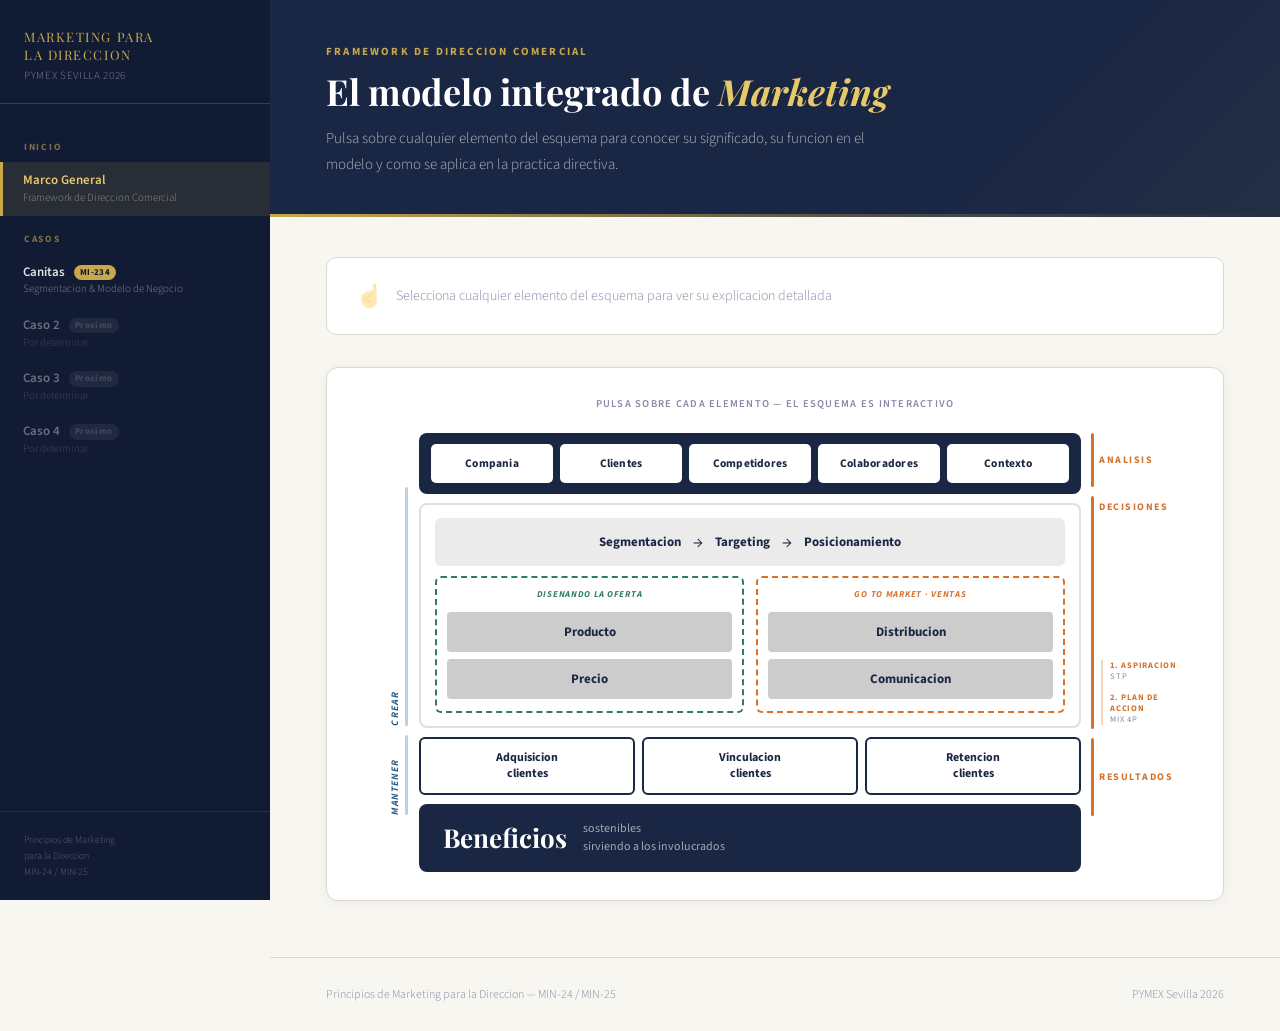
==== commit 5376ea38: "Add files via upload" ====
--- a/index.html
+++ b/index.html
@@ -6,396 +6,268 @@
 <title>Marketing para la Direccion | PYMEX Sevilla 2026</title>
 <link rel="stylesheet" href="shared.css">
 <style>
+/* ===== INDEX-SPECIFIC ===== */
+.content-area { flex:1; padding:40px 56px 56px; }
+
+/* Panel explicativo */
+#fw-panel {
+  background:white; border:1px solid var(--border); border-radius:10px;
+  margin-bottom:32px; overflow:hidden;
+  transition:box-shadow .2s;
+  min-height:72px;
+}
+#fw-panel.open { box-shadow:0 4px 28px rgba(26,39,68,.12); }
+#fw-placeholder {
+  display:flex; align-items:center; gap:14px;
+  padding:22px 28px; color:var(--text-light);
+  font-family:var(--font-body); font-size:14px; font-weight:300;
+}
+#fw-panel.open #fw-placeholder { display:none; }
+#fw-content { display:none; padding:26px 32px; }
+#fw-panel.open #fw-content { display:block; }
+.panel-tag {
+  font-family:var(--font-body); font-size:10px; font-weight:700;
+  letter-spacing:.18em; text-transform:uppercase; margin-bottom:8px;
+  display:block;
+}
+.panel-title {
+  font-family:var(--font-display); font-size:20px; font-weight:600;
+  color:var(--navy); margin-bottom:14px; line-height:1.3;
+}
+.panel-body {
+  font-family:var(--font-body); font-size:14px; color:var(--text-mid);
+  line-height:1.8; max-width:800px;
+}
+.panel-body strong { color:var(--text-dark); font-weight:700; }
+.panel-body em { color:var(--navy); font-style:italic; }
+.panel-body ul { padding-left:18px; margin-top:8px; }
+.panel-body li { margin-bottom:5px; }
+
+/* ===== FRAMEWORK DIAGRAM ===== */
+.fw-outer-wrap {
+  background:white; border:1px solid var(--border); border-radius:12px;
+  padding:28px 32px; box-shadow:0 2px 12px rgba(26,39,68,.05);
+}
+.fw-hint {
+  text-align:center; font-family:var(--font-body); font-size:10.5px;
+  font-weight:600; color:var(--text-light); letter-spacing:.12em;
+  text-transform:uppercase; margin-bottom:22px;
+}
+
+/* clickable base */
+.fwc {
+  cursor:pointer;
+  transition:filter .15s, transform .12s;
+}
+.fwc:hover { filter:brightness(1.07); transform:translateY(-1px); }
+.fwc:active { transform:translateY(0px); }
+.fwc.sel { outline:3px solid var(--gold); outline-offset:2px; border-radius:inherit; }
+
 /* ============================================================
-   INDEX-SPECIFIC: Framework interactivo
+   LAYOUT: left-brace | center | right-labels
    ============================================================ */
-
-.content-area {
-  flex: 1;
-  padding: 44px 56px 56px;
-}
-
-/* ---------- Panel explicativo ---------- */
-#fw-panel {
-  min-height: 100px;
-  background: white;
-  border: 1px solid var(--border);
-  border-radius: 10px;
-  padding: 0;
-  margin-bottom: 36px;
-  overflow: hidden;
-  transition: box-shadow .2s;
-}
-#fw-panel.visible {
-  box-shadow: 0 4px 24px rgba(26,39,68,.11);
-}
-#fw-panel-inner {
-  display: none;
-  padding: 28px 32px;
-}
-#fw-panel.visible #fw-panel-inner { display: block; }
-
-#fw-panel-placeholder {
-  display: flex;
-  align-items: center;
-  gap: 14px;
-  padding: 22px 32px;
-  color: var(--text-light);
-  font-family: var(--font-body);
-  font-size: 14px;
-  font-weight: 300;
-}
-#fw-panel.visible #fw-panel-placeholder { display: none; }
-
-.panel-eyebrow {
-  font-family: var(--font-body);
-  font-size: 10px;
-  font-weight: 700;
-  letter-spacing: .18em;
-  text-transform: uppercase;
-  margin-bottom: 8px;
-}
-.panel-title {
-  font-family: 'Playfair Display', Georgia, serif;
-  font-size: 20px;
-  font-weight: 600;
-  color: var(--navy);
-  margin-bottom: 12px;
-}
-.panel-body {
-  font-family: var(--font-body);
-  font-size: 14px;
-  color: var(--text-mid);
-  line-height: 1.75;
-  max-width: 780px;
-}
-.panel-body strong { color: var(--text-dark); font-weight: 700; }
-
-/* ---------- Framework diagram ---------- */
-.fw-wrap {
-  background: white;
-  border: 1px solid var(--border);
-  border-radius: 12px;
-  padding: 32px 36px;
-  box-shadow: 0 2px 12px rgba(26,39,68,.06);
-  margin-bottom: 28px;
-  user-select: none;
-}
-
-.fw-wrap-title {
-  font-family: var(--font-body);
-  font-size: 10px;
-  font-weight: 700;
-  letter-spacing: .18em;
-  text-transform: uppercase;
-  color: var(--text-light);
-  text-align: center;
-  margin-bottom: 24px;
-}
-
-/* ---- Clickable element base ---- */
-.fw-el {
-  cursor: pointer;
-  transition: filter .15s, transform .12s, box-shadow .15s;
-  position: relative;
-}
-.fw-el:hover  { filter: brightness(1.06); transform: translateY(-1px); }
-.fw-el:active { transform: translateY(0); }
-.fw-el.active-fw { box-shadow: 0 0 0 3px var(--gold); }
-
-/* ---- ROW 1: Análisis 5C ---- */
-.fw-analysis-row {
-  background: var(--navy);
-  border-radius: 8px;
-  padding: 12px 14px;
-  display: flex;
-  gap: 8px;
-  margin-bottom: 10px;
+.fw-layout {
+  display:flex;
+  gap:0;
+  align-items:stretch;
+}
+
+/* ---- LEFT BRACE COLUMN (VALOR + Crear/Mantener) ---- */
+.fw-left {
+  display:flex;
+  flex-direction:column;
+  align-items:flex-end;
+  width:52px;
+  flex-shrink:0;
+  margin-right:8px;
+}
+
+/* spacer matching row-1 height */
+.fw-left-spacer-top {
+  /* matches analysis row height ~54px */
+  height:54px;
+  flex-shrink:0;
+}
+/* VALOR label spanning rows 2+3 */
+.fw-left-valor {
+  flex:1;
+  display:flex;
+  align-items:stretch;
+  gap:0;
+}
+.fw-left-valor-text {
+  writing-mode:vertical-rl;
+  transform:rotate(180deg);
+  font-family:var(--font-body);
+  font-size:10px; font-weight:700;
+  color:var(--blue-accent);
+  letter-spacing:.18em; text-transform:uppercase;
+  display:flex; align-items:center; padding-right:4px;
+}
+.fw-left-valor-brace {
+  display:flex; flex-direction:column; align-items:flex-end;
+  gap:0; width:16px;
+}
+/* brace lines: top cap, middle vertical, bottom cap */
+.fw-brace-line {
+  background:var(--blue-accent);
+  border-radius:2px;
+}
+.fw-brace-top    { width:10px; height:3px; align-self:flex-end; }
+.fw-brace-mid    { width:3px; flex:1; align-self:flex-end; margin-right:7px; }
+.fw-brace-bottom { width:10px; height:3px; align-self:flex-end; }
+
+/* Sub-labels inside left brace: Crear / Mantener */
+.fw-left-sublabels {
+  display:flex;
+  flex-direction:column;
+  justify-content:space-between;
+  padding:0 4px 0 0;
+  /* vertically: Crear over Mix rows, Mantener over clients row */
+}
+.fw-sublabel {
+  font-family:var(--font-body);
+  font-size:10px; font-weight:700; font-style:italic;
+  color:var(--blue-accent); letter-spacing:.1em; text-transform:uppercase;
+  writing-mode:vertical-rl; transform:rotate(180deg);
+  display:flex; align-items:center;
+}
+
+/* ---- CENTER COLUMN ---- */
+.fw-center { flex:1; display:flex; flex-direction:column; gap:9px; }
+
+/* Row 1: 5C analysis */
+.fw-row-analysis {
+  background:var(--navy); border-radius:8px;
+  padding:11px 12px; display:flex; gap:7px;
 }
 .fw-5c {
-  flex: 1;
-  background: white;
-  border-radius: 5px;
-  padding: 9px 6px;
-  text-align: center;
-  font-family: var(--font-body);
-  font-size: 11.5px;
-  font-weight: 700;
-  color: var(--navy);
-  letter-spacing: .03em;
-  border: 2px solid transparent;
-}
-.fw-5c.active-fw { border-color: var(--gold); box-shadow: none; }
-
-/* ---- ROW 2: STP + Mix con etiquetas laterales ---- */
-.fw-middle {
-  display: flex;
-  gap: 10px;
-  align-items: stretch;
-  margin-bottom: 10px;
-}
-
-/* Etiqueta VALOR izquierda */
-.fw-label-valor {
-  display: flex;
-  align-items: center;
-  gap: 4px;
-  flex-shrink: 0;
-}
-.fw-label-valor-bar {
-  width: 3px;
-  border-radius: 2px;
-  background: var(--blue-accent);
-  align-self: stretch;
-}
-.fw-label-valor-text {
-  font-family: var(--font-body);
-  font-size: 10px;
-  font-weight: 700;
-  color: var(--blue-accent);
-  letter-spacing: .16em;
-  text-transform: uppercase;
-  writing-mode: vertical-rl;
-  transform: rotate(180deg);
-}
-
-/* Bloque central con brace izquierdo */
-.fw-center-block {
-  flex: 1;
-  border: 2px solid rgba(26,39,68,.14);
-  border-radius: 8px;
-  padding: 14px 16px;
-  background: white;
-}
-
-/* Brace CREAR / CAPTURAR */
-.fw-brace-label {
-  font-family: var(--font-body);
-  font-size: 10px;
-  font-weight: 700;
-  color: var(--blue-accent);
-  letter-spacing: .12em;
-  text-transform: uppercase;
-  font-style: italic;
-  margin-bottom: 8px;
-  display: block;
-}
-.fw-brace-label.bottom { margin-top: 10px; margin-bottom: 0; }
+  flex:1; background:white; border-radius:5px;
+  padding:9px 6px; text-align:center;
+  font-family:var(--font-body); font-size:11.5px; font-weight:700;
+  color:var(--navy); letter-spacing:.02em;
+  border:2px solid transparent; border-radius:5px;
+}
+.fw-5c.sel { border-color:var(--gold); }
+
+/* Row 2: decisions box */
+.fw-row-decisions {
+  border:2px solid rgba(26,39,68,.14); border-radius:8px;
+  padding:13px 14px; background:white;
+  display:flex; flex-direction:column; gap:10px;
+}
 
 /* STP row */
-.fw-stp-row {
-  background: #ebebeb;
-  border-radius: 6px;
-  padding: 11px 18px;
-  margin-bottom: 14px;
-  display: flex;
-  align-items: center;
-  justify-content: center;
-  gap: 14px;
-  border: 2px solid transparent;
-}
-.fw-stp-item {
-  font-family: var(--font-body);
-  font-size: 13.5px;
-  font-weight: 700;
-  color: var(--navy);
-}
-.fw-stp-arrow {
-  color: var(--navy);
-  font-size: 17px;
-  font-weight: 400;
-}
-
-/* Mix grupos */
-.fw-mix {
-  display: flex;
-  gap: 14px;
-}
+.fw-stp {
+  background:#ebebeb; border-radius:6px;
+  padding:11px 16px; display:flex; align-items:center;
+  justify-content:center; gap:12px;
+  border:2px solid transparent;
+}
+.fw-stp-item { font-family:var(--font-body); font-size:13px; font-weight:700; color:var(--navy); }
+.fw-stp-arr  { color:var(--navy); font-size:16px; }
+
+/* Mix row */
+.fw-mix-row { display:flex; gap:12px; }
 .fw-mix-group {
-  flex: 1;
-  border-radius: 6px;
-  padding: 10px;
-  display: flex;
-  flex-direction: column;
-  gap: 7px;
-}
-.fw-mix-group.green  { border: 2px dashed #2e7d5e; }
-.fw-mix-group.orange { border: 2px dashed var(--orange-accent); }
-
-.fw-mix-group-label {
-  font-family: var(--font-body);
-  font-size: 9px;
-  font-weight: 700;
-  letter-spacing: .1em;
-  text-transform: uppercase;
-  font-style: italic;
-  text-align: center;
-  padding-bottom: 4px;
-}
-.fw-mix-group.green  .fw-mix-group-label { color: #2e7d5e; }
-.fw-mix-group.orange .fw-mix-group-label { color: var(--orange-accent); }
-
+  flex:1; border-radius:6px; padding:10px 10px 12px;
+  display:flex; flex-direction:column; gap:7px;
+}
+.fw-mix-group.green  { border:2px dashed #2e7d5e; }
+.fw-mix-group.orange { border:2px dashed var(--orange-accent); }
+.fw-mix-group-lbl {
+  font-family:var(--font-body); font-size:9px; font-weight:700;
+  font-style:italic; text-align:center; letter-spacing:.08em; text-transform:uppercase;
+  padding-bottom:4px;
+}
+.fw-mix-group.green  .fw-mix-group-lbl { color:#2e7d5e; }
+.fw-mix-group.orange .fw-mix-group-lbl { color:var(--orange-accent); }
 .fw-mix-item {
-  background: #cccccc;
-  border-radius: 4px;
-  padding: 9px 10px;
-  font-family: var(--font-body);
-  font-size: 13px;
-  font-weight: 700;
-  color: var(--navy);
-  text-align: center;
-  border: 2px solid transparent;
-}
-
-/* Etiqueta DECISIONES derecha */
-.fw-label-decisiones {
-  display: flex;
-  flex-direction: column;
-  align-items: flex-start;
-  gap: 4px;
-  flex-shrink: 0;
-  min-width: 88px;
-  justify-content: space-between;
-  padding-left: 4px;
-}
-.fw-dec-label-line {
-  font-family: var(--font-body);
-  font-size: 9.5px;
-  font-weight: 700;
-  color: var(--orange-accent);
-  letter-spacing: .1em;
-  text-transform: uppercase;
-  line-height: 1.3;
-}
-.fw-label-decisiones-bar-wrap {
-  display: flex;
-  align-items: center;
-  gap: 4px;
-  align-self: flex-end;
-  flex: 1;
-  justify-content: flex-end;
-  padding-top: 8px;
-}
-.fw-label-dec-bar {
-  width: 3px;
-  border-radius: 2px;
-  background: var(--orange-accent);
-  height: 80px;
-}
-.fw-label-decisiones-text {
-  font-family: var(--font-body);
-  font-size: 10px;
-  font-weight: 700;
-  color: var(--orange-accent);
-  letter-spacing: .16em;
-  text-transform: uppercase;
-  writing-mode: vertical-rl;
-  transform: rotate(180deg);
-}
-
-/* ---- ROW 3: Clientes ---- */
-.fw-clients-row {
-  display: flex;
-  gap: 8px;
-  margin-bottom: 10px;
-  align-items: stretch;
-}
-.fw-clients-label-wrap {
-  display: flex;
-  align-items: center;
-  gap: 4px;
-  flex-shrink: 0;
-}
-.fw-clients-label-text {
-  font-family: var(--font-body);
-  font-size: 10px;
-  font-weight: 700;
-  color: var(--blue-accent);
-  letter-spacing: .12em;
-  text-transform: uppercase;
-  font-style: italic;
-  writing-mode: vertical-rl;
-  transform: rotate(180deg);
-}
-.fw-clients-bar {
-  width: 2px;
-  background: rgba(44,95,138,.3);
-  border-radius: 2px;
-  align-self: stretch;
-}
-.fw-clients-inner {
-  flex: 1;
-  display: flex;
-  gap: 8px;
-}
-.fw-client-box {
-  flex: 1;
-  border: 2px solid var(--navy);
-  border-radius: 6px;
-  padding: 11px 8px;
-  text-align: center;
-  font-family: var(--font-body);
-  font-size: 12px;
-  font-weight: 700;
-  color: var(--navy);
-  line-height: 1.3;
-}
-
-/* ---- ROW 4: Beneficios + RESULTADOS ---- */
-.fw-bottom-row {
-  display: flex;
-  align-items: stretch;
-  gap: 8px;
-}
-.fw-results-label {
-  display: flex;
-  align-items: center;
-  gap: 4px;
-  flex-shrink: 0;
-}
-.fw-results-bar {
-  width: 3px;
-  border-radius: 2px;
-  background: var(--orange-accent);
-  align-self: stretch;
-}
-.fw-results-text {
-  font-family: var(--font-body);
-  font-size: 10px;
-  font-weight: 700;
-  color: var(--orange-accent);
-  letter-spacing: .16em;
-  text-transform: uppercase;
-  writing-mode: vertical-rl;
-  transform: rotate(180deg);
-}
-.fw-benefits {
-  flex: 1;
-  background: var(--navy);
-  border-radius: 8px;
-  padding: 15px 24px;
-  display: flex;
-  align-items: center;
-  gap: 18px;
-  border: 2px solid transparent;
-}
-.fw-benefits-title {
-  font-family: 'Playfair Display', Georgia, serif;
-  font-size: 28px;
-  font-weight: 700;
-  color: white;
+  background:#cccccc; border-radius:4px;
+  padding:9px 10px; text-align:center;
+  font-family:var(--font-body); font-size:13px; font-weight:700;
+  color:var(--navy); border:2px solid transparent;
+}
+.fw-mix-item.sel { border-color:var(--gold); }
+
+/* Row 3: clients */
+.fw-row-clients { display:flex; gap:7px; }
+.fw-client {
+  flex:1; border:2px solid var(--navy); border-radius:6px;
+  padding:11px 8px; text-align:center;
+  font-family:var(--font-body); font-size:12px; font-weight:700;
+  color:var(--navy); line-height:1.3;
+}
+.fw-client.sel { border-color:var(--gold); background:rgba(201,168,76,.05); }
+
+/* Row 4: benefits */
+.fw-row-benefits {
+  background:var(--navy); border-radius:8px;
+  padding:14px 22px; display:flex; align-items:center; gap:16px;
+  border:2px solid transparent;
+}
+.fw-benefits-big {
+  font-family:var(--font-display); font-size:26px; font-weight:700; color:white;
 }
 .fw-benefits-sub {
-  font-family: var(--font-body);
-  font-size: 12px;
-  color: rgba(255,255,255,.6);
-  line-height: 1.5;
+  font-family:var(--font-body); font-size:12px; color:rgba(255,255,255,.6); line-height:1.5;
+}
+
+/* ---- RIGHT LABELS COLUMN ---- */
+.fw-right {
+  display:flex;
+  flex-direction:column;
+  align-items:flex-start;
+  width:100px;
+  flex-shrink:0;
+  margin-left:10px;
+  gap:0;
+}
+
+/* Level-1 right labels: ANALISIS / DECISIONES / RESULTADOS */
+/* Each right-label-block contains: text + brace bar */
+.fw-right-block {
+  display:flex;
+  align-items:stretch;
+  gap:4px;
+}
+.fw-right-block-bar {
+  width:3px; border-radius:2px; flex-shrink:0;
+}
+.fw-right-block-content {
+  display:flex;
+  flex-direction:column;
+  justify-content:center;
+  padding-left:5px;
+}
+.fw-right-lbl1 {
+  font-family:var(--font-body); font-size:10px; font-weight:700;
+  letter-spacing:.15em; text-transform:uppercase; line-height:1.2;
+}
+.fw-right-lbl2 {
+  font-family:var(--font-body); font-size:8.5px; font-weight:600;
+  letter-spacing:.1em; text-transform:uppercase; line-height:1.3;
+  margin-top:3px; color:var(--text-light);
+}
+
+/* spacers to match center row heights */
+.fw-right-spacer { flex-shrink:0; }
+
+/* Level-2 sub-labels inside DECISIONES: Aspiracion / Plan de accion */
+.fw-right-sub {
+  display:flex; flex-direction:column; gap:3px;
+  padding-left:8px; border-left:2px solid rgba(212,114,42,.35);
+  margin-left:2px;
+}
+.fw-right-sub-lbl {
+  font-family:var(--font-body); font-size:8.5px; font-weight:700;
+  color:var(--orange-accent); letter-spacing:.1em; text-transform:uppercase; line-height:1.3;
 }
 </style>
 </head>
 <body>
 
-<!-- ===== SIDEBAR ===== -->
+<!-- SIDEBAR -->
 <aside class="sidebar">
   <div class="sidebar-header">
     <div class="sidebar-logo">Marketing para<br>la Direccion</div>
@@ -430,120 +302,176 @@
   </div>
 </aside>
 
-<!-- ===== MAIN ===== -->
+<!-- MAIN -->
 <main class="main">
-
   <div class="page-header">
     <div class="page-eyebrow">Framework de Direccion Comercial</div>
     <h1 class="page-title">El modelo integrado de <em>Marketing</em></h1>
-    <p class="page-desc">Pulsa sobre cada bloque del esquema para conocer su significado y funcion dentro del modelo de direccion comercial.</p>
+    <p class="page-desc">Pulsa sobre cualquier elemento del esquema para conocer su significado, su funcion en el modelo y como se aplica en la practica directiva.</p>
   </div>
 
   <div class="content-area">
 
-    <!-- ===== PANEL EXPLICATIVO ===== -->
+    <!-- PANEL EXPLICATIVO -->
     <div id="fw-panel">
-      <div id="fw-panel-placeholder">
-        <span style="font-size:22px; opacity:.4;">&#9757;</span>
-        <span>Selecciona cualquier elemento del esquema para ver su explicacion</span>
+      <div id="fw-placeholder">
+        <span style="font-size:22px;opacity:.35;">&#9757;</span>
+        <span>Selecciona cualquier elemento del esquema para ver su explicacion detallada</span>
       </div>
-      <div id="fw-panel-inner">
-        <div class="panel-eyebrow" id="panel-eyebrow" style="color:var(--gold);"></div>
-        <div class="panel-title"   id="panel-title"></div>
-        <div class="panel-body"    id="panel-body"></div>
+      <div id="fw-content">
+        <span class="panel-tag" id="p-tag"></span>
+        <div class="panel-title" id="p-title"></div>
+        <div class="panel-body"  id="p-body"></div>
       </div>
     </div>
 
-    <!-- ===== FRAMEWORK DIAGRAM ===== -->
-    <div class="fw-wrap">
-      <div class="fw-wrap-title">Pulsa sobre cada elemento para explorar el modelo</div>
-
-      <!-- ROW 1: 5C -->
-      <div class="fw-analysis-row">
-        <div class="fw-5c fw-el" data-key="compania">Compania</div>
-        <div class="fw-5c fw-el" data-key="clientes">Clientes</div>
-        <div class="fw-5c fw-el" data-key="competidores">Competidores</div>
-        <div class="fw-5c fw-el" data-key="colaboradores">Colaboradores</div>
-        <div class="fw-5c fw-el" data-key="contexto">Contexto</div>
-      </div>
-
-      <!-- ROW 2: STP + Mix -->
-      <div class="fw-middle">
-
-        <!-- VALOR (izq) -->
-        <div class="fw-label-valor">
-          <div class="fw-label-valor-text">VALOR</div>
-          <div class="fw-label-valor-bar"></div>
+    <!-- FRAMEWORK DIAGRAM -->
+    <div class="fw-outer-wrap">
+      <div class="fw-hint">Pulsa sobre cada elemento &mdash; el esquema es interactivo</div>
+
+      <div class="fw-layout">
+
+        <!-- ===== LEFT BRACE: VALOR / Crear / Mantener ===== -->
+        <div class="fw-left">
+          <!-- spacer top: altura de row-analysis (~54px) -->
+          <div class="fw-left-spacer-top"></div>
+
+          <!-- VALOR spanning decisions + clients rows -->
+          <!-- We split into two named sub-areas for Crear / Mantener -->
+          <div style="flex:1; display:flex; flex-direction:column; gap:0;">
+
+            <!-- CREAR section: spans decisions box -->
+            <div style="display:flex; align-items:stretch; flex:3;">
+              <div style="writing-mode:vertical-rl; transform:rotate(180deg); font-family:var(--font-body); font-size:10px; font-weight:700; font-style:italic; color:var(--blue-accent); letter-spacing:.14em; text-transform:uppercase; display:flex; align-items:center; padding-right:2px; white-space:nowrap;">Crear</div>
+              <div style="width:3px; background:rgba(44,95,138,.3); border-radius:2px; margin:0 3px;"></div>
+            </div>
+
+            <!-- gap between crear and mantener (~9px = gap of fw-center) -->
+            <div style="height:9px; flex-shrink:0;"></div>
+
+            <!-- MANTENER section: spans clients row -->
+            <div style="display:flex; align-items:stretch; flex:1;">
+              <div style="writing-mode:vertical-rl; transform:rotate(180deg); font-family:var(--font-body); font-size:10px; font-weight:700; font-style:italic; color:var(--blue-accent); letter-spacing:.14em; text-transform:uppercase; display:flex; align-items:center; padding-right:2px; white-space:nowrap;">Mantener</div>
+              <div style="width:3px; background:rgba(44,95,138,.3); border-radius:2px; margin:0 3px;"></div>
+            </div>
+
+            <!-- gap before benefits row -->
+            <div style="height:9px; flex-shrink:0;"></div>
+
+            <!-- empty for benefits row -->
+            <div style="flex:0.6;"></div>
+          </div>
+
+          <!-- VALOR outer bar + label -->
+          <div style="position:absolute; left:0; display:none;"><!-- handled inline --></div>
         </div>
 
-        <!-- Centro -->
-        <div class="fw-center-block">
-          <span class="fw-brace-label">Crear</span>
-
-          <!-- STP -->
-          <div class="fw-stp-row fw-el" data-key="stp">
-            <span class="fw-stp-item">Segmentacion</span>
-            <span class="fw-stp-arrow">&rarr;</span>
-            <span class="fw-stp-item">Targeting</span>
-            <span class="fw-stp-arrow">&rarr;</span>
-            <span class="fw-stp-item">Posicionamiento</span>
-          </div>
-
-          <!-- Mix -->
-          <div class="fw-mix">
-            <div class="fw-mix-group green">
-              <div class="fw-mix-group-label">Disenando la oferta</div>
-              <div class="fw-mix-item fw-el" data-key="producto">Producto</div>
-              <div class="fw-mix-item fw-el" data-key="precio">Precio</div>
+        <!-- VALOR outer bar — absolutely positioned across crear+mantener -->
+        <!-- We do it inline in the left column as a separate flex child -->
+
+        <!-- ===== CENTER ===== -->
+        <div class="fw-center">
+
+          <!-- ROW 1: 5C Analysis -->
+          <div class="fw-row-analysis">
+            <div class="fw-5c fwc" data-k="compania">Compania</div>
+            <div class="fw-5c fwc" data-k="clientes">Clientes</div>
+            <div class="fw-5c fwc" data-k="competidores">Competidores</div>
+            <div class="fw-5c fwc" data-k="colaboradores">Colaboradores</div>
+            <div class="fw-5c fwc" data-k="contexto">Contexto</div>
+          </div>
+
+          <!-- ROW 2: Decisions -->
+          <div class="fw-row-decisions">
+            <!-- STP -->
+            <div class="fw-stp fwc" data-k="stp">
+              <span class="fw-stp-item">Segmentacion</span>
+              <span class="fw-stp-arr">&rarr;</span>
+              <span class="fw-stp-item">Targeting</span>
+              <span class="fw-stp-arr">&rarr;</span>
+              <span class="fw-stp-item">Posicionamiento</span>
             </div>
-            <div class="fw-mix-group orange">
-              <div class="fw-mix-group-label">Go to market &middot; Ventas</div>
-              <div class="fw-mix-item fw-el" data-key="distribucion">Distribucion</div>
-              <div class="fw-mix-item fw-el" data-key="comunicacion">Comunicacion</div>
+            <!-- Mix -->
+            <div class="fw-mix-row">
+              <div class="fw-mix-group green">
+                <div class="fw-mix-group-lbl">Disenando la oferta</div>
+                <div class="fw-mix-item fwc" data-k="producto">Producto</div>
+                <div class="fw-mix-item fwc" data-k="precio">Precio</div>
+              </div>
+              <div class="fw-mix-group orange">
+                <div class="fw-mix-group-lbl">Go to market &middot; Ventas</div>
+                <div class="fw-mix-item fwc" data-k="distribucion">Distribucion</div>
+                <div class="fw-mix-item fwc" data-k="comunicacion">Comunicacion</div>
+              </div>
             </div>
           </div>
 
-          <span class="fw-brace-label bottom">Capturar</span>
-        </div>
-
-        <!-- DECISIONES (der) -->
-        <div class="fw-label-decisiones">
-          <div class="fw-dec-label-line">1. Aspiracion</div>
-          <div class="fw-dec-label-line">2. Plan de accion</div>
-          <div class="fw-label-decisiones-bar-wrap">
-            <div class="fw-label-dec-bar"></div>
-            <div class="fw-label-decisiones-text">DECISIONES</div>
-          </div>
-        </div>
-
-      </div><!-- /fw-middle -->
-
-      <!-- ROW 3: Clientes -->
-      <div class="fw-clients-row">
-        <div class="fw-clients-label-wrap">
-          <div class="fw-clients-label-text">Mantener</div>
-          <div class="fw-clients-bar"></div>
-        </div>
-        <div class="fw-clients-inner">
-          <div class="fw-client-box fw-el" data-key="adquisicion">Adquisicion<br>clientes</div>
-          <div class="fw-client-box fw-el" data-key="vinculacion">Vinculacion<br>clientes</div>
-          <div class="fw-client-box fw-el" data-key="retencion">Retencion<br>clientes</div>
-        </div>
-      </div>
-
-      <!-- ROW 4: Beneficios -->
-      <div class="fw-bottom-row">
-        <div class="fw-results-label">
-          <div class="fw-results-text">RESULTADOS</div>
-          <div class="fw-results-bar"></div>
-        </div>
-        <div class="fw-benefits fw-el" data-key="beneficios">
-          <div class="fw-benefits-title">Beneficios</div>
-          <div class="fw-benefits-sub">sostenibles<br>sirviendo a los involucrados</div>
-        </div>
-      </div>
-
-    </div><!-- /fw-wrap -->
+          <!-- ROW 3: Clients -->
+          <div class="fw-row-clients">
+            <div class="fw-client fwc" data-k="adquisicion">Adquisicion<br>clientes</div>
+            <div class="fw-client fwc" data-k="vinculacion">Vinculacion<br>clientes</div>
+            <div class="fw-client fwc" data-k="retencion">Retencion<br>clientes</div>
+          </div>
+
+          <!-- ROW 4: Benefits -->
+          <div class="fw-row-benefits fwc" data-k="beneficios">
+            <div class="fw-benefits-big">Beneficios</div>
+            <div class="fw-benefits-sub">sostenibles<br>sirviendo a los involucrados</div>
+          </div>
+
+        </div><!-- /fw-center -->
+
+        <!-- ===== RIGHT LABELS ===== -->
+        <div class="fw-right">
+
+          <!-- ANÁLISIS — aligned with row-analysis -->
+          <div style="display:flex; align-items:center; gap:5px; height:54px; flex-shrink:0;">
+            <div style="width:3px; background:var(--orange-accent); border-radius:2px; align-self:stretch;"></div>
+            <div>
+              <div style="font-family:var(--font-body); font-size:10px; font-weight:700; color:var(--orange-accent); letter-spacing:.15em; text-transform:uppercase;">Analisis</div>
+            </div>
+          </div>
+
+          <!-- gap matching fw-center gap(9px) -->
+          <div style="height:9px; flex-shrink:0;"></div>
+
+          <!-- DECISIONES — aligned with row-decisions, contains sub-labels -->
+          <div style="display:flex; align-items:stretch; gap:5px; flex:3; min-height:0;">
+            <div style="width:3px; background:var(--orange-accent); border-radius:2px; flex-shrink:0;"></div>
+            <div style="display:flex; flex-direction:column; justify-content:space-between; padding:4px 0;">
+              <div style="font-family:var(--font-body); font-size:10px; font-weight:700; color:var(--orange-accent); letter-spacing:.15em; text-transform:uppercase;">Decisiones</div>
+              <!-- sub-labels level 2 -->
+              <div style="display:flex; flex-direction:column; gap:6px; border-left:2px solid rgba(212,114,42,.3); padding-left:7px; margin-left:2px; margin-top:6px;">
+                <div style="font-family:var(--font-body); font-size:8.5px; font-weight:700; color:var(--orange-accent); letter-spacing:.09em; text-transform:uppercase; line-height:1.3;">1. Aspiracion<br><span style="font-weight:400; color:var(--text-light);">STP</span></div>
+                <div style="font-family:var(--font-body); font-size:8.5px; font-weight:700; color:var(--orange-accent); letter-spacing:.09em; text-transform:uppercase; line-height:1.3; margin-top:4px;">2. Plan de accion<br><span style="font-weight:400; color:var(--text-light);">Mix 4P</span></div>
+              </div>
+            </div>
+          </div>
+
+          <!-- gap -->
+          <div style="height:9px; flex-shrink:0;"></div>
+
+          <!-- RESULTADOS — aligned with row-clients -->
+          <div style="display:flex; align-items:center; gap:5px; flex:1; min-height:0;">
+            <div style="width:3px; background:var(--orange-accent); border-radius:2px; align-self:stretch;"></div>
+            <div style="font-family:var(--font-body); font-size:10px; font-weight:700; color:var(--orange-accent); letter-spacing:.15em; text-transform:uppercase;">Resultados</div>
+          </div>
+
+          <!-- gap + benefits row — no label -->
+          <div style="height:9px; flex-shrink:0;"></div>
+          <div style="flex:0.6;"></div>
+
+        </div><!-- /fw-right -->
+
+      </div><!-- /fw-layout -->
+
+      <!-- VALOR outer bar — rendered as absolute overlay -->
+      <!-- We render it as a separate flex row below the diagram with position trick -->
+
+    </div><!-- /fw-outer-wrap -->
+
+    <!-- VALOR label positioned to the left of the diagram -->
+    <!-- Handled via the fw-left column above -->
 
   </div><!-- /content-area -->
 
@@ -551,131 +479,214 @@
     <div class="footer-text">Principios de Marketing para la Direccion &mdash; MIN-24 / MIN-25</div>
     <div class="footer-text">PYMEX Sevilla 2026</div>
   </div>
-
 </main>
 
 <script src="shared.js"></script>
 <script>
 /* ============================================================
-   Contenido de los paneles explicativos
+   Panel content data
    ============================================================ */
-var PANELS = {
-
-  compania: {
-    eyebrow: 'Analisis 5C &mdash; Compania',
-    title: 'La empresa: punto de partida del analisis',
-    body: 'Antes de tomar cualquier decision de marketing, la empresa debe conocerse a si misma con honestidad. El analisis interno identifica sus <strong>fortalezas y debilidades</strong>: recursos financieros, capacitacion del equipo, saber hacer acumulado, notoriedad de marca, calidad de la propuesta de valor. Estas variables endogenas condicionan lo que la empresa puede hacer en el mercado y en que condiciones. El marketing estrategico eficaz empieza por una autodiagnosis rigurosa.'
-  },
-
-  clientes: {
-    eyebrow: 'Analisis 5C &mdash; Clientes',
-    title: 'Los clientes: el epicentro de toda estrategia',
-    body: 'Los clientes son la razon de ser del negocio: sin ellos no hay ingresos, y sin ingresos no hay empresa. El analisis de clientes busca comprender sus <strong>necesidades, aspiraciones y expectativas</strong>, tanto explicitas como latentes. Es necesario conocer quien compra, como decide, que valora, que le frena y como evoluciona su comportamiento. Segmentar correctamente el mercado de clientes es el primer paso para disenar una propuesta de valor que conecte de verdad.'
-  },
-
-  competidores: {
-    eyebrow: 'Analisis 5C &mdash; Competidores',
-    title: 'Los competidores: agentes que condicionan las decisiones',
-    body: 'Ninguna empresa compite en el vacio. Los competidores &mdash;actuales y potenciales&mdash; determinan las franjas de precio, el nivel de servicio esperado y las posiciones disponibles en la mente del cliente. El analisis competitivo examina sus fortalezas, sus estrategias de precio y distribucion, su posicionamiento y sus vulnerabilidades. La pregunta clave: <strong>por que un cliente elegiria nuestra propuesta frente a la de la competencia</strong>? La respuesta debe ser concreta y sostenible.'
-  },
-
-  colaboradores: {
-    eyebrow: 'Analisis 5C &mdash; Colaboradores',
-    title: 'Los colaboradores: aliados para crear y entregar valor',
-    body: 'La empresa no opera sola. Los colaboradores &mdash;proveedores, distribuidores, socios tecnologicos, prescriptores&mdash; forman parte del sistema de creacion y entrega de valor. Analizar su papel permite identificar dependencias criticas, oportunidades de alianza y riesgos en la cadena. En el sector servicios, el equipo interno es tambien un colaborador clave: los empleados en contacto con el cliente <strong>son el producto</strong> (la 5P del Marketing Mix).'
-  },
-
-  contexto: {
-    eyebrow: 'Analisis 5C &mdash; Contexto',
-    title: 'El contexto: el escenario general que condiciona todo',
-    body: 'Las empresas no operan en un vacio: se desenvuelven en un escenario social, economico, tecnologico, legal y geopolitico que influye en el comportamiento de los mercados. El contexto incluye las <strong>megatendencias</strong> (digitalizacion, envejecimiento, sostenibilidad), las disrupciones inesperadas (crisis financieras, pandemias) y los valores sociales emergentes. Gobernar con "luces largas" significa anticipar como evolucionara ese entorno y adaptar la estrategia antes de que la ola llegue.'
-  },
-
-  stp: {
-    eyebrow: 'Decisiones &mdash; STP',
-    title: 'Segmentacion &rarr; Targeting &rarr; Posicionamiento',
-    body: '<strong>Segmentacion:</strong> dividir el mercado en grupos de clientes con necesidades o comportamientos similares. Las variables pueden ser geograficas, sociodemograficas o psicograficas. En la era digital se avanza hacia la hipersegmentacion: un millon de segmentos de un cliente.<br><br><strong>Targeting:</strong> elegir a que segmento o segmentos se va a dirigir la empresa. Como decia Michael Porter: "La buena estrategia consiste en elegir a los clientes que quieras servir y hacerlo de forma unica".<br><br><strong>Posicionamiento:</strong> definir como quiere ser percibida la empresa en la mente de ese publico objetivo. El posicionamiento es la promesa de valor que diferencia a la empresa de sus competidores. Una vez definido, todas las decisiones del Marketing Mix deben ser coherentes con el.'
-  },
-
-  producto: {
-    eyebrow: 'Disenando la oferta &mdash; Producto',
-    title: 'El producto: la propuesta de valor al mercado',
-    body: 'Una correcta politica de producto pone enfasis en la <strong>creacion de valor para el cliente</strong>, mas alla de las caracteristicas tecnicas del producto o servicio. La gama de productos evoluciona conforme a un ciclo de vida con cinco fases: introduccion, crecimiento, madurez, saturacion y declive. En cada fase, el segmento de clientes que adopta el producto es diferente (innovadores, primeros adoptantes, mayoria, tardios). La innovacion es la via para revitalizar el ciclo y evitar el declive. Peter Drucker lo resumia: "La empresa comercial tiene dos, y solo dos, funciones basicas: el marketing y la innovacion".'
-  },
-
-  precio: {
-    eyebrow: 'Disenando la oferta &mdash; Precio',
-    title: 'El precio: captura de valor y senal de posicionamiento',
-    body: 'El precio que los consumidores estan dispuestos a pagar depende de un principio: <strong>el valor que aporte a cada uno comparado con la propuesta de los competidores</strong>. Existen dos grandes estrategias genericas: <em>premium</em> (banda superior, fundamentada en diferenciacion) y <em>low cost</em> (banda inferior, basada en volumen y escalabilidad). El precio no es solo una variable financiera: es una senal de posicionamiento. Fijar el precio incorrecto puede contradecir toda la estrategia de marketing, aunque el producto sea excelente. La elasticidad al precio &mdash;la sensibilidad de las ventas ante variaciones de precio&mdash; es un indicador critico que debe monitorizarse.'
-  },
-
-  distribucion: {
-    eyebrow: 'Go to Market &mdash; Distribucion',
-    title: 'La distribucion: como llega la propuesta al cliente',
-    body: 'El canal de distribucion es el intermediario que hace llegar la propuesta de la empresa al consumidor final. Existen tres estrategias generales: <strong>intensiva</strong> (maximo numero de puntos de venta, habitual en gran consumo), <strong>selectiva</strong> (canales especificos que refuerzan el posicionamiento) y <strong>exclusiva</strong> (control total, habitual en lujo o servicios profesionales). Internet ha revolucionado la distribucion generando desintermediacion, e-commerce y la omnicanalidad: el cliente accede a la propuesta en cualquier momento, lugar y canal en condiciones homogeneas. Esta variable ha pasado de ser secundaria a ser <strong>la llave de acceso al mercado</strong>.'
-  },
-
-  comunicacion: {
-    eyebrow: 'Go to Market &mdash; Comunicacion',
-    title: 'La comunicacion: dar a conocer y construir imagen',
-    body: 'La comunicacion da a conocer la propuesta de valor al publico objetivo. Sus dos conceptos fundamentales son la <strong>notoriedad</strong> (el mercado nos conoce) y el <strong>posicionamiento</strong> (el mercado nos percibe como queremos). Se puede tener alta notoriedad y mala imagen, o buena imagen pero escasa notoriedad. Las herramientas incluyen publicidad (resultados a medio plazo), promocion (corto plazo), relaciones publicas, imagen corporativa y diseno. La comunicacion digital &mdash;SEO, SEM, redes sociales&mdash; ha cambiado las reglas: mayor rapidez, segmentacion precisa y los consumidores como amplificadores. La coherencia entre el mensaje comunicado y la experiencia real del cliente es la condicion de credibilidad de cualquier estrategia de comunicacion.'
-  },
-
-  adquisicion: {
-    eyebrow: 'Gestion de Clientes &mdash; Adquisicion',
-    title: 'Adquisicion de clientes: atraer y convertir',
-    body: 'La adquisicion es el primer paso del ciclo de vida del cliente: conseguir que un cliente potencial realice su primera compra o contratacion. Los canales de adquisicion pueden ser directos (publicidad, ventas) o indirectos (boca-oreja, prescriptores). El coste de adquisicion de un cliente (CAC) debe estar siempre en relacion con el <strong>valor de vida del cliente</strong> (LTV): adquirir clientes es valioso si se van a quedar y si van a generar valor suficiente para rentabilizar la inversion de captacion. Las empresas con altos costes de adquisicion deben priorizar la retencion.'
-  },
-
-  vinculacion: {
-    eyebrow: 'Gestion de Clientes &mdash; Vinculacion',
-    title: 'Vinculacion de clientes: crear relacion y confianza',
-    body: 'Captar un cliente es solo el principio. La vinculacion busca <strong>construir una relacion duradera</strong> basada en la confianza, la satisfaccion y el valor mutuo. Las palancas de vinculacion incluyen la calidad del servicio, la personalizacion, los programas de fidelizacion, las ventas cruzadas y la comunicacion continua de valor. Un cliente vinculado no solo repite: prescribe y recomienda. En el modelo de cuota subscription, la vinculacion es el motor del negocio porque los ingresos son recurrentes mientras el cliente permanece. La experiencia en cada punto de contacto es la piedra angular de la vinculacion.'
-  },
-
-  retencion: {
-    eyebrow: 'Gestion de Clientes &mdash; Retencion',
-    title: 'Retencion de clientes: evitar el abandono',
-    body: 'Retener a un cliente existente es entre cinco y diez veces mas economico que adquirir uno nuevo. La retencion gestiona activamente el riesgo de abandono identificando clientes insatisfechos, resolviendo problemas antes de que se conviertan en baja y reforzando el valor percibido. Las barreras de salida &mdash;contratos anuales, costes de cambio, habito&mdash; ayudan a retener pero no sustituyen a la <strong>satisfaccion real</strong>. La empresa orientada al cliente debe preguntarse constantemente: por que se van los clientes que se van? La respuesta es siempre una lectura del mercado mas honesta que cualquier encuesta de satisfaccion.'
-  },
-
-  beneficios: {
-    eyebrow: 'Resultados',
-    title: 'Beneficios sostenibles sirviendo a los involucrados',
-    body: 'El fin ultimo del modelo es generar <strong>beneficios sostenibles</strong> que sirvan a todos los involucrados: clientes (que reciben valor por su dinero), empleados (que trabajan en un proyecto con futuro), sociedad (que se beneficia de empresas que crean riqueza responsablemente) y accionistas o propietarios (que obtienen retorno de su inversion). La sostenibilidad del beneficio no depende de maximizar ventas puntuales sino de construir relaciones duraderas con clientes que confian en la propuesta de valor y la recomiendan. Sin negocio no hay empresa, y sin empresa no hay empleo, innovacion ni valor social.'
-  }
+var DATA = {
+
+compania:{
+  tag:'Analisis · Las 5C — Compania',color:'#2c5f8a',
+  title:'La empresa: conocerse antes de actuar',
+  body:`El analisis de la propia compania es el punto de partida obligatorio de cualquier estrategia de marketing. Antes de definir a quien nos dirigimos o como queremos posicionarnos, la empresa debe responder con honestidad a una pregunta fundamental: <strong>¿que somos y de que somos capaces?</strong>
+<br><br>Este autoanalisis tiene dos dimensiones inseparables:
+<ul>
+<li><strong>Fortalezas:</strong> aquello en lo que la empresa es genuinamente buena y que puede constituir una ventaja competitiva real. Puede ser una tecnologia propia, un equipo excepcional, una marca con historia, una relacion privilegiada con los clientes o un modelo de negocio que nadie ha sabido replicar.</li>
+<li><strong>Debilidades:</strong> las limitaciones que condicionan las opciones estrategicas disponibles. Una empresa que no conoce sus debilidades no puede gestionarlas; una que las niega acaba siendo victima de ellas.</li>
+</ul>
+<br>La coherencia entre <em>lo que la empresa es</em> y <em>lo que promete al mercado</em> es la condicion de credibilidad de cualquier estrategia. El marketing que no esta anclado en las capacidades reales de la organizacion genera expectativas que la empresa no puede cumplir — y eso destruye marca y confianza mas rapido que cualquier error de comunicacion. La estrategia de marketing tiene que estar coordinada con la estrategia general de la empresa: las decisiones financieras, de recursos humanos y de operaciones deben estar alineadas con las de marketing para que la orientacion al cliente sea real y no solo declarativa.`
+},
+
+clientes:{
+  tag:'Analisis · Las 5C — Clientes',color:'#2c5f8a',
+  title:'Los clientes: el epicentro de toda estrategia',
+  body:`Sin clientes no hay negocio, y sin negocio no hay empresa. Esta afirmacion, que parece obvia, tiene consecuencias profundas para la gestion: <strong>la orientacion hacia el cliente no es una opcion estrategica entre otras, es el fundamento sobre el que se construye cualquier decision de marketing</strong>, independientemente del tamanio de la empresa o del sector en el que opere.
+<br><br>Conocer a los clientes implica ir mucho mas alla de los datos demograficos basicos. Implica comprender:
+<ul>
+<li><strong>Necesidades expresas:</strong> lo que el cliente dice que necesita y busca activamente.</li>
+<li><strong>Necesidades latentes:</strong> lo que el cliente necesita pero no sabe articular, o que todavia no ha identificado como necesidad. Las innovaciones mas relevantes suelen nacer aqui.</li>
+<li><strong>Aspiraciones:</strong> los estados deseados que el cliente quiere alcanzar con el acto de compra, mas alla de la funcion objetiva del producto.</li>
+<li><strong>Expectativas:</strong> el nivel de prestacion que el cliente anticipa recibir. La satisfaccion no es una medida absoluta sino relativa a estas expectativas: un servicio objetivamente bueno puede decepcionar si las expectativas eran mas altas.</li>
+</ul>
+<br>Para los directivos, <em>ponerse en los zapatos del cliente</em> no es una metafora sino una disciplina de gestion. Las empresas mas orientadas al cliente no preguntan solo "¿que vendemos?" sino "¿que problema resuelve nuestra propuesta en la vida del cliente?" La respuesta a esa pregunta es el punto de partida del diseno de cualquier producto, precio, canal o mensaje.`
+},
+
+competidores:{
+  tag:'Analisis · Las 5C — Competidores',color:'#2c5f8a',
+  title:'Los competidores: el entorno que condiciona cada decision',
+  body:`Ninguna empresa compite en el vacio. Los competidores — actuales y potenciales — son agentes fundamentales del entorno que inciden directamente en el comportamiento de los clientes y en las decisiones estrategicas disponibles para la empresa.
+<br><br>El analisis competitivo tiene tres niveles:
+<ul>
+<li><strong>Competidores directos:</strong> empresas que ofrecen productos o servicios similares al mismo segmento de clientes. Son los mas visibles y los que generan la presion competitiva mas inmediata.</li>
+<li><strong>Competidores indirectos:</strong> empresas que satisfacen la misma necesidad con una propuesta diferente. A menudo son mas peligrosos precisamente porque no se perciben como amenaza hasta que ya han cambiado las reglas del sector.</li>
+<li><strong>Competidores potenciales:</strong> actores que podrian entrar en el mercado si las condiciones lo hacen atractivo. La rentabilidad visible de un sector es siempre una invitacion a nuevos entrantes.</li>
+</ul>
+<br>La pregunta directiva clave no es "¿quienes son nuestros competidores?" sino <em>¿por que un cliente elegiria nuestra propuesta frente a la de cualquier alternativa disponible?</em> La respuesta honesta a esa pregunta define la ventaja competitiva real. Una ventaja que no se puede articular con claridad probablemente no existe. En la economia actual, altamente digitalizada y globalizada, las disrupciones competitivas llegan con frecuencia de sectores adyacentes que nadie habia identificado como amenaza.`
+},
+
+colaboradores:{
+  tag:'Analisis · Las 5C — Colaboradores',color:'#2c5f8a',
+  title:'Los colaboradores: el ecosistema que hace posible la propuesta',
+  body:`La empresa no crea ni entrega valor en solitario. Un ecosistema de colaboradores — proveedores, distribuidores, socios tecnologicos, prescriptores, aliados institucionales — forma parte del sistema que hace posible que la propuesta de valor llegue al cliente en las condiciones prometidas.
+<br><br>El analisis de colaboradores examina:
+<ul>
+<li><strong>Dependencias criticas:</strong> relaciones sin las cuales el modelo de negocio no funciona. Una dependencia no gestionada es una vulnerabilidad estrategica.</li>
+<li><strong>Poder de negociacion:</strong> la capacidad de cada parte para influir en los terminos de la relacion. Cuando un proveedor o distribuidor tiene mas poder que la empresa, condiciona tanto la rentabilidad como las decisiones de marketing.</li>
+<li><strong>Oportunidades de alianza:</strong> colaboraciones que podrian ampliar la propuesta de valor, reducir costes o acelerar la llegada a nuevos mercados.</li>
+</ul>
+<br>En el sector servicios, el equipo interno es el colaborador mas critico de todos: <strong>los empleados en contacto con el cliente son, literalmente, el producto</strong>. Por eso en el Marketing Mix de servicios existe una quinta P — Personas — que reconoce que la calidad de la experiencia del cliente depende en ultimo termino de las personas que la protagonizan. La coherencia entre la cultura interna de la empresa y la propuesta de valor que se hace al mercado es una condicion necesaria, aunque frecuentemente descuidada, de la estrategia de marketing.`
+},
+
+contexto:{
+  tag:'Analisis · Las 5C — Contexto',color:'#2c5f8a',
+  title:'El contexto: el escenario que lo enmarca todo',
+  body:`Las empresas no operan en un espacio aislado: se desenvuelven en un escenario general — social, economico, tecnologico, legal y geopolitico — que condiciona el comportamiento de los mercados, las expectativas de los clientes y las oportunidades disponibles para la empresa.
+<br><br>El contexto opera en dos velocidades:
+<ul>
+<li><strong>Variables de tendencia:</strong> cambios graduales y anticipables — digitalizacion, envejecimiento demografico, sensibilidad medioambiental, nuevos valores sociales — que permiten a las empresas que los siguen de cerca anticiparse y adaptar su propuesta antes de que el mercado lo exija. Gobernar con "luces largas" significa precisamente esto: elevar la mirada por encima de los limites del mercado actual para ver hacia donde se mueve la sociedad.</li>
+<li><strong>Variables inesperadas:</strong> disrupciones abruptas — crisis financieras, pandemias, conflictos geopoliticos, irrupciones tecnologicas — que alteran de forma radical y rapida las reglas del juego. La economia digital ha generado en la ultima decada algunas de las disrupciones mas profundas: plataformas como Uber, Airbnb o Amazon han redefinido sectores enteros en pocos anos.</li>
+</ul>
+<br>La conclusion practica para el directivo es que <em>el marketing no opera en escenarios estaticos</em>. La capacidad de adaptacion — de "surfear la ola en vez de luchar contra ella" — es tan importante como la calidad del producto o la eficacia de la comunicacion. Un DAFO bien construido con informacion objetiva del contexto es el punto de partida mas solido para cualquier planificacion de marketing.`
+},
+
+stp:{
+  tag:'Decisiones · Aspiracion — STP',color:'#d4722a',
+  title:'Segmentacion, Targeting y Posicionamiento: la columna vertebral de la estrategia',
+  body:`El STP es el nucleo de las decisiones estrategicas de marketing y el puente entre el analisis del entorno y las decisiones operativas del Marketing Mix. Define, en esencia, <strong>a quien nos dirigimos y como queremos ser percibidos por ese publico</strong>. Sin una respuesta clara a estas dos preguntas, el Marketing Mix carece de direccion.
+<br><br><strong>Segmentacion:</strong> el mercado nunca es homogeneo. Los clientes tienen necesidades, comportamientos y capacidades economicas diferentes. Segmentar consiste en identificar grupos de clientes suficientemente homogeneos en su interior y diferenciados entre si, para poder disenar propuestas de valor especificas y eficaces. Las variables de segmentacion pueden ser geograficas (zona, habitat), sociodemograficas (edad, renta, educacion) o psicograficas (estilo de vida, valores, actitudes). La tecnologia digital ha llevado este concepto a su limite: la hipersegmentacion permite, en teoria, disenar una propuesta personalizada para cada cliente individual.
+<br><br><strong>Targeting:</strong> una vez identificados los segmentos posibles, la empresa debe elegir a cuales se dirige. Esta eleccion no es neutra: define la propuesta de valor, el precio, el canal y el mensaje. Como sintetizo Michael Porter, "la buena estrategia consiste en elegir a los clientes que quieras servir y hacerlo de forma unica". Elegir bien el target es elegir tambien a quien <em>no</em> te diriges — y esa renuncia tiene tanto valor estrategico como la eleccion.
+<br><br><strong>Posicionamiento:</strong> es la imagen que la empresa quiere ocupar en la mente de su publico objetivo. No es lo que la empresa dice ser, sino como el cliente la percibe. La distancia entre el posicionamiento pretendido y el percibido es uno de los problemas de marketing mas frecuentes y mas costosos de corregir. Una buena ecuacion de posicionamiento responde a: para quien, que propuesta, por que es diferente y por que es creible.`
+},
+
+producto:{
+  tag:'Decisiones · Plan de Accion — Producto',color:'#d4722a',
+  title:'El producto: la propuesta de valor hecha tangible',
+  body:`La primera P del Marketing Mix es el punto de partida de la accion comercial. Una correcta politica de producto no se centra en las caracteristicas tecnicas de lo que se vende, sino en <strong>el valor que aporta al cliente</strong>: que problema resuelve, que necesidad satisface, que aspiracion ayuda a cumplir.
+<br><br>La gama de productos — el conjunto de lo que la empresa ofrece al mercado — se organiza con dos criterios: el ancho (numero de productos o servicios distintos) y la profundidad (numero de variantes de cada uno). Las empresas tienden a ampliar la gama para reducir la dependencia de un solo producto, pero la extension de gama tiene riesgos: la dispersion, el alejamiento de aquello en lo que la empresa es genuinamente experta y el habito de no discontinuar lo que ya no aporta valor.
+<br><br>Todo producto sigue un <strong>ciclo de vida</strong> con cinco fases: introduccion (adoptantes innovadores), crecimiento (primeros seguidores), madurez (aceptacion mayoritaria), saturacion (competencia maxima) y declive (mercado residual). En cada fase, el perfil del cliente que adopta el producto es diferente, y las decisiones de precio, comunicacion y distribucion deben adaptarse en consecuencia. La innovacion es la palanca para revitalizar el ciclo y evitar el declive: como decia Peter Drucker, "la empresa comercial tiene dos, y solo dos, funciones basicas: el marketing y la innovacion". El riesgo de no innovar no es la inmovilidad, es el retroceso.`
+},
+
+precio:{
+  tag:'Decisiones · Plan de Accion — Precio',color:'#d4722a',
+  title:'El precio: captura de valor y senal de posicionamiento',
+  body:`El precio es la unica variable del Marketing Mix que genera ingresos — todas las demas generan costes. Pero su funcion va mucho mas alla de la aritmetica financiera: <strong>el precio es una senal de posicionamiento</strong>. Comunica al cliente el valor que la empresa otorga a su propia propuesta y, por tanto, el valor que el cliente deberia esperar recibir.
+<br><br>El principio rector es claro: <em>el precio que los consumidores estan dispuestos a pagar se determina en funcion del valor que la propuesta aporta a cada uno, comparado con las alternativas disponibles</em>. No existe un precio "correcto" en abstracto: existe un precio adecuado para un segmento concreto, en un momento concreto, frente a una competencia concreta.
+<br><br>Las dos grandes estrategias genericas de precio son:
+<ul>
+<li><strong>Premium:</strong> precio por encima de la media del mercado, sustentado en una diferenciacion real y percibida. La marca es el activo que justifica ese sobreprecio. Sin diferenciacion creible, el precio premium solo genera abandono.</li>
+<li><strong>Low cost:</strong> precio por debajo de la media, con un modelo de negocio disenado para ser eficiente a escala. El margen unitario es bajo pero el volumen compensa. Es la estrategia de muchas plataformas digitales cuyo objetivo inicial es la escalabilidad.</li>
+</ul>
+<br>Un concepto critico es la <strong>elasticidad al precio</strong>: la sensibilidad de las ventas ante una variacion del precio. En mercados muy elasticos, una subida moderada puede provocar una caida significativa de la demanda. En mercados poco elasticos — donde el valor percibido es alto o el coste de cambiar de proveedor es elevado — la empresa tiene mayor margen de maniobra para subir precios sin perder clientes.`
+},
+
+distribucion:{
+  tag:'Decisiones · Plan de Accion — Distribucion',color:'#d4722a',
+  title:'La distribucion: como la propuesta llega al cliente',
+  body:`La distribucion es la variable del Marketing Mix que resuelve la pregunta operativa mas basica: <strong>¿como hacemos llegar nuestra propuesta al cliente, donde y cuando la necesita?</strong> Hasta mediados del siglo XX era una variable relativamente secundaria. Desde entonces se ha convertido en una de las decisiones mas estrategicas del modelo de negocio, y la irrupcion de Internet la ha transformado radicalmente.
+<br><br>Existen tres estrategias generales de distribucion:
+<ul>
+<li><strong>Intensiva:</strong> maxima cobertura de puntos de venta. Objetivo: que el producto este disponible en el mayor numero posible de lugares. Tipica de productos de gran consumo donde la accesibilidad es una ventaja competitiva en si misma.</li>
+<li><strong>Selectiva:</strong> distribucion a traves de un numero limitado de puntos de venta cuidadosamente elegidos. Compatible con un posicionamiento de calidad o especializacion.</li>
+<li><strong>Exclusiva:</strong> distribucion muy controlada, frecuentemente mediante acuerdos exclusivos. Refuerza el posicionamiento premium y la percepcion de escasez o exclusividad.</li>
+</ul>
+<br>Internet ha generado la <strong>desintermediacion</strong>: los fabricantes y prestadores de servicios pueden llegar directamente al consumidor final sin pasar por intermediarios. El e-commerce ha dado a las pymes acceso a mercados antes reservados a las grandes empresas. La omnicanalidad — garantizar al cliente la misma propuesta de valor independientemente del canal por el que acceda — es el reto de distribucion mas relevante del momento presente.`
+},
+
+comunicacion:{
+  tag:'Decisiones · Plan de Accion — Comunicacion',color:'#d4722a',
+  title:'La comunicacion: dar a conocer y construir posicionamiento',
+  body:`La comunicacion es la variable del Marketing Mix mas visible y, por ello, la que con mas frecuencia se confunde con el marketing en su totalidad. <strong>La comunicacion no es el marketing: es uno de sus instrumentos</strong>, y solo es eficaz cuando existe una propuesta de valor solida, un posicionamiento claro y un publico objetivo bien definido.
+<br><br>Dos conceptos son fundamentales para entender la comunicacion de marketing:
+<ul>
+<li><strong>Notoriedad:</strong> el grado en que el publico objetivo conoce la existencia de la empresa, el producto o la marca, con independencia de la imagen que tenga. Se puede tener notoriedad muy alta con una imagen negativa. La notoriedad es condicion necesaria pero no suficiente.</li>
+<li><strong>Posicionamiento:</strong> la imagen que el publico objetivo tiene de la empresa o marca. Es el resultado de todos los mensajes y experiencias acumuladas en la mente del cliente. Una cosa es lo que la empresa quiere transmitir; otra, como es realmente percibida. La brecha entre ambas es uno de los problemas de comunicacion mas frecuentes.</li>
+</ul>
+<br>Las herramientas de comunicacion incluyen la publicidad (impacto a medio plazo), la promocion (resultados a corto plazo), las relaciones publicas, la imagen corporativa y el diseno. La comunicacion digital — SEO, SEM, redes sociales — ha ampliado el espectro y ha convertido a los propios consumidores en amplificadores del mensaje. El boca-oreja digital, en particular, tiene un alcance y una credibilidad que ninguna campana de publicidad convencional puede replicar. <em>La coherencia entre lo que se comunica y lo que el cliente experimenta es la condicion de credibilidad de cualquier estrategia de comunicacion.</em>`
+},
+
+adquisicion:{
+  tag:'Resultados — Adquisicion de Clientes',color:'#1a2744',
+  title:'Adquisicion: atraer y convertir al cliente potencial',
+  body:`La adquisicion es el primer paso del ciclo de vida del cliente: conseguir que alguien que no es cliente todavia realice su primera compra o contratacion. Es el momento en que la promesa de la comunicacion se convierte en una transaccion real — y en que el cliente comienza a formarse una opinion sobre si esa promesa se cumple.
+<br><br>Los mecanismos de adquisicion pueden ser:
+<ul>
+<li><strong>Push (salida activa):</strong> la empresa va al cliente — publicidad, fuerza de ventas, promociones. Mas costoso pero mas controlable en terminos de alcance y timing.</li>
+<li><strong>Pull (atraccion):</strong> el cliente viene a la empresa — posicionamiento en buscadores, reputacion, boca-oreja, prescripcion. Mas eficiente a largo plazo pero mas lento de construir.</li>
+</ul>
+<br>La metrica clave es el <strong>Coste de Adquisicion de Cliente (CAC)</strong>: cuanto cuesta, en promedio, conseguir un nuevo cliente. Este coste solo tiene sentido en relacion con el <strong>Valor de Vida del Cliente (LTV)</strong>: el valor total que ese cliente generara durante toda su relacion con la empresa. Si el CAC es mayor que el LTV, el negocio no es sostenible. Si el LTV multiplica significativamente al CAC, la empresa tiene un modelo de negocio con potencial de escala. La adquisicion es cara; por eso, retener a los clientes captados es siempre economicamente mas eficiente que captar nuevos.`
+},
+
+vinculacion:{
+  tag:'Resultados — Vinculacion de Clientes',color:'#1a2744',
+  title:'Vinculacion: construir la relacion y ampliar el valor',
+  body:`Captar un cliente es solo el comienzo. La vinculacion busca construir una relacion duradera basada en la confianza, la satisfaccion y el valor mutuo creciente. <strong>Un cliente vinculado no solo repite: prescribe, recomienda y defiende la marca</strong>. Es el activo mas valioso que una empresa puede tener, y el mas dificil de construir.
+<br><br>Las palancas de vinculacion son:
+<ul>
+<li><strong>Calidad de la experiencia:</strong> cada punto de contacto entre el cliente y la empresa es una oportunidad para confirmar o erosionar la promesa de valor. En el sector servicios, donde el "producto" es la experiencia, cada interaccion — con el equipo, con el espacio fisico, con los sistemas digitales — construye o destruye vinculacion.</li>
+<li><strong>Personalizacion:</strong> la capacidad de adaptar la propuesta a las necesidades especificas de cada cliente genera un valor adicional que es muy dificil de replicar por la competencia.</li>
+<li><strong>Venta cruzada y upselling:</strong> ampliar la relacion con el cliente mas alla de la compra inicial, ofreciendo productos o servicios complementarios que aumentan el valor recibido y el valor generado para la empresa.</li>
+<li><strong>Programa de referidos:</strong> convertir la satisfaccion del cliente en un mecanismo de captacion de nuevos clientes. El boca-oreja es el canal de adquisicion mas eficiente y mas creible.</li>
+</ul>
+<br>En los modelos de negocio de suscripcion, la vinculacion es el motor del crecimiento: los ingresos son recurrentes mientras el cliente permanece, y cada anio de relacion incrementa el LTV sin incurrir en nuevos costes de adquisicion.`
+},
+
+retencion:{
+  tag:'Resultados — Retencion de Clientes',color:'#1a2744',
+  title:'Retencion: proteger el activo mas valioso',
+  body:`Retener a un cliente existente es entre cinco y diez veces mas economico que adquirir uno nuevo. Este dato, ampliamente documentado, tiene una implicacion directa para la gestion: <strong>la retencion de clientes no es una actividad defensiva sino una inversion con un retorno extraordinario</strong>.
+<br><br>La retencion gestiona activamente el riesgo de abandono. Sus mecanismos son:
+<ul>
+<li><strong>Identificacion temprana del riesgo:</strong> detectar seniales de insatisfaccion o desenganche antes de que se conviertan en baja. La frecuencia de uso, el nivel de respuesta a comunicaciones y la evolucion del ticket son indicadores de alerta temprana.</li>
+<li><strong>Resolucion de problemas:</strong> la forma en que una empresa gestiona un problema o una queja tiene un impacto desproporcionado en la fidelidad. Un cliente cuyo problema se resuelve bien puede ser mas leal que uno que nunca ha tenido problemas.</li>
+<li><strong>Barreras de salida:</strong> contratos de permanencia, costes de cambio, integracion en el ecosistema de la empresa. Son utiles pero tienen un limite: si la unica razon por la que un cliente permanece es que le resulta caro irse, en cuanto esa barrera desaparezca se marchara. La retencion basada en valor es siempre mas solida que la basada en bloqueo.</li>
+</ul>
+<br><em>La empresa debe preguntarse constantemente: ¿por que se van los clientes que se van?</em> La respuesta es siempre la lectura del mercado mas honesta disponible — mas honesta que cualquier encuesta de satisfaccion y mas util que cualquier analisis de competencia.`
+},
+
+beneficios:{
+  tag:'Resultados — Beneficios Sostenibles',color:'#1a2744',
+  title:'Beneficios sostenibles: el fin ultimo del modelo',
+  body:`Los beneficios sostenibles son el resultado de un modelo de marketing bien construido y coherentemente ejecutado. No son el objetivo en si mismos — son la consecuencia de haber creado valor real para los clientes, haberlo capturado de forma eficiente y haber mantenido relaciones duraderas con quienes confian en la propuesta de la empresa.
+<br><br>La palabra <strong>sostenibles</strong> tiene aqui un significado preciso: beneficios que no dependen de decisiones oportunistas de corto plazo (bajadas de precio agresivas, reduccion de costes a expensas de la calidad, captacion masiva sin capacidad de servir) sino de una propuesta de valor que el mercado reconoce, valora y prefiere de forma estable en el tiempo.
+<br><br>Y la expresion <strong>sirviendo a los involucrados</strong> reconoce que los beneficios empresariales no se generan en el vacio: son el resultado de servir bien a multiples partes:
+<ul>
+<li><strong>Clientes:</strong> que reciben valor superior al precio que pagan.</li>
+<li><strong>Empleados:</strong> que trabajan en un proyecto con futuro y con sentido.</li>
+<li><strong>Accionistas o propietarios:</strong> que obtienen un retorno justo de su inversion y su riesgo.</li>
+<li><strong>Sociedad:</strong> que se beneficia de empresas que crean riqueza, empleo e innovacion de forma responsable.</li>
+</ul>
+<br>Esta vision integrada del beneficio — que va mas alla de la maximizacion del resultado financiero a corto plazo — es la que distingue a las empresas con vocacion de permanencia de las que optimizan para el siguiente trimestre. El marketing orientado al cliente no es solo una estrategia comercial: es una forma de entender que el negocio y el valor para la sociedad no son objetivos contradictorios sino, cuando se gestiona bien, profundamente complementarios.`
+}
 
 };
 
-/* ---------- Logica de clicks ---------- */
-(function () {
-  var activeEl = null;
-
-  function activateEl (el) {
-    if (activeEl && activeEl !== el) {
-      activeEl.classList.remove('active-fw');
-    }
-    el.classList.add('active-fw');
-    activeEl = el;
-  }
-
-  document.querySelectorAll('.fw-el').forEach(function (el) {
-    el.addEventListener('click', function () {
-      var key  = el.getAttribute('data-key');
-      var data = PANELS[key];
-      if (!data) return;
-
-      activateEl(el);
-
-      document.getElementById('panel-eyebrow').innerHTML = data.eyebrow;
-      document.getElementById('panel-title').textContent  = '';
-      // allow HTML in title for arrow
-      document.getElementById('panel-title').innerHTML    = data.title;
-      document.getElementById('panel-body').innerHTML     = data.body;
+/* ============================================================
+   Interaction logic
+   ============================================================ */
+(function(){
+  var active = null;
+
+  document.querySelectorAll('.fwc').forEach(function(el){
+    el.addEventListener('click', function(){
+      var key  = el.getAttribute('data-k');
+      var data = DATA[key];
+      if(!data) return;
+
+      if(active && active !== el) active.classList.remove('sel');
+      el.classList.add('sel');
+      active = el;
+
+      document.getElementById('p-tag').textContent = data.tag;
+      document.getElementById('p-tag').style.color  = data.color;
+      document.getElementById('p-title').innerHTML  = data.title;
+      document.getElementById('p-body').innerHTML   = data.body;
 
       var panel = document.getElementById('fw-panel');
-      panel.classList.add('visible');
-      panel.scrollIntoView({ behavior: 'smooth', block: 'nearest' });
+      panel.classList.add('open');
+      panel.scrollIntoView({ behavior:'smooth', block:'nearest' });
     });
   });
 }());
--- a/shared.css
+++ b/shared.css
@@ -3,7 +3,6 @@
    shared.css  |  Estilos comunes a todas las páginas
    ============================================================ */
 
-/* ---------- Google Fonts import (local fallback) ---------- */
 @import url('https://fonts.googleapis.com/css2?family=Playfair+Display:ital,wght@0,400;0,600;0,700;1,400&family=Source+Sans+3:wght@300;400;600;700&display=swap');
 
 /* ---------- Design tokens ---------- */
@@ -23,16 +22,13 @@
   --green-dot:     #2e7d5e;
   --orange-accent: #d4722a;
   --blue-accent:   #2c5f8a;
-
   --sidebar-width: 270px;
-
-  --font-display: 'Playfair Display', Georgia, serif;
-  --font-body:    'Source Sans 3', 'Helvetica Neue', Arial, sans-serif;
-}
-
-/* ---------- Reset ---------- */
-*, *::before, *::after { margin: 0; padding: 0; box-sizing: border-box; }
-html { font-size: 16px; }
+  --font-display:  'Playfair Display', Georgia, serif;
+  --font-body:     'Source Sans 3', 'Helvetica Neue', Arial, sans-serif;
+}
+
+*, *::before, *::after { margin:0; padding:0; box-sizing:border-box; }
+html { font-size:16px; }
 body {
   font-family: var(--font-body);
   background: var(--off-white);
@@ -42,7 +38,7 @@
 }
 
 /* ============================================================
-   SIDEBAR  — identical on every page, never reflowed
+   SIDEBAR — dimensiones absolutas, nunca se mueven
    ============================================================ */
 .sidebar {
   width:     var(--sidebar-width);
@@ -51,15 +47,13 @@
   background: var(--navy-dark);
   min-height: 100vh;
   position: fixed;
-  top: 0; left: 0;
+  top:0; left:0;
   display: flex;
   flex-direction: column;
   z-index: 200;
   overflow-y: auto;
   overflow-x: hidden;
 }
-
-/* --- header --- */
 .sidebar-header {
   padding: 28px 24px 20px;
   border-bottom: 1px solid rgba(201,168,76,.25);
@@ -67,517 +61,244 @@
 }
 .sidebar-logo {
   font-family: var(--font-display);
-  font-size: 13px;
-  font-weight: 400;
+  font-size: 13px; font-weight:400;
   color: var(--gold);
-  letter-spacing: .12em;
-  text-transform: uppercase;
-  line-height: 1.4;
-  margin-bottom: 4px;
-  /* prevent reflow */
-  white-space: nowrap;
-  overflow: hidden;
+  letter-spacing:.12em; text-transform:uppercase; line-height:1.4;
+  margin-bottom:4px;
+  white-space:nowrap; overflow:hidden;
 }
 .sidebar-subtitle {
   font-family: var(--font-body);
-  font-size: 11px;
-  font-weight: 300;
+  font-size:11px; font-weight:300;
   color: rgba(255,255,255,.45);
-  letter-spacing: .06em;
-  text-transform: uppercase;
-  white-space: nowrap;
-}
-
-/* --- nav --- */
-.sidebar-nav {
-  flex: 1;
-  padding: 20px 0;
-  overflow: hidden;
-}
+  letter-spacing:.06em; text-transform:uppercase;
+  white-space:nowrap;
+}
+.sidebar-nav { flex:1; padding:20px 0; overflow:hidden; }
 .nav-section-label {
   font-family: var(--font-body);
-  font-size: 9.5px;
-  font-weight: 700;
+  font-size:9.5px; font-weight:700;
   color: rgba(201,168,76,.6);
-  letter-spacing: .18em;
-  text-transform: uppercase;
-  padding: 16px 24px 8px;
-  white-space: nowrap;
+  letter-spacing:.18em; text-transform:uppercase;
+  padding:16px 24px 8px; white-space:nowrap;
 }
 .nav-item {
-  display: block;
-  text-decoration: none;
-  padding: 10px 24px 10px 20px;
-  border-left: 3px solid transparent;
+  display:block; text-decoration:none;
+  padding:10px 24px 10px 20px;
+  border-left:3px solid transparent;
   transition: background .18s, border-color .18s;
-  overflow: hidden;
-}
-.nav-item:hover {
-  background: rgba(201,168,76,.08);
-  border-left-color: rgba(201,168,76,.4);
-}
-.nav-item.active {
-  background: rgba(201,168,76,.12);
-  border-left-color: var(--gold);
-}
-/* fixed font sizes — never change with content */
+  overflow:hidden;
+}
+.nav-item:hover  { background:rgba(201,168,76,.08); border-left-color:rgba(201,168,76,.4); }
+.nav-item.active { background:rgba(201,168,76,.12); border-left-color:var(--gold); }
+.nav-item.disabled { opacity:.42; pointer-events:none; cursor:default; }
 .nav-item-title {
-  font-family: var(--font-body);
-  font-size: 13px;
-  font-weight: 600;
-  color: rgba(255,255,255,.88);
-  line-height: 1.3;
-  display: block;
-  white-space: nowrap;
-  overflow: hidden;
-  text-overflow: ellipsis;
-}
-.nav-item.active .nav-item-title { color: var(--gold-light); }
-
+  font-family:var(--font-body); font-size:13px; font-weight:600;
+  color:rgba(255,255,255,.88); line-height:1.3; display:block;
+  white-space:nowrap; overflow:hidden; text-overflow:ellipsis;
+}
+.nav-item.active .nav-item-title { color:var(--gold-light); }
 .nav-item-sub {
-  font-family: var(--font-body);
-  font-size: 11px;
-  font-weight: 300;
-  color: rgba(255,255,255,.45);
-  display: block;
-  margin-top: 2px;
-  line-height: 1.3;
-  white-space: nowrap;
-  overflow: hidden;
-  text-overflow: ellipsis;
+  font-family:var(--font-body); font-size:11px; font-weight:300;
+  color:rgba(255,255,255,.45); display:block; margin-top:2px;
+  line-height:1.3; white-space:nowrap; overflow:hidden; text-overflow:ellipsis;
 }
 .nav-badge {
-  display: inline-block;
-  background: var(--gold);
-  color: var(--navy-dark);
-  font-size: 9px;
-  font-weight: 700;
-  padding: 2px 6px;
-  border-radius: 10px;
-  margin-left: 6px;
-  vertical-align: middle;
-  letter-spacing: .04em;
-  flex-shrink: 0;
-}
-.nav-badge.coming {
-  background: rgba(255,255,255,.15);
-  color: rgba(255,255,255,.4);
-}
-.nav-item.disabled {
-  opacity: .45;
-  pointer-events: none;
-  cursor: default;
-}
-
-/* --- footer --- */
+  display:inline-block; background:var(--gold); color:var(--navy-dark);
+  font-size:9px; font-weight:700; padding:2px 6px; border-radius:10px;
+  margin-left:6px; vertical-align:middle; letter-spacing:.04em; flex-shrink:0;
+}
+.nav-badge.coming { background:rgba(255,255,255,.15); color:rgba(255,255,255,.4); }
 .sidebar-footer {
-  padding: 20px 24px;
-  border-top: 1px solid rgba(201,168,76,.15);
-  flex-shrink: 0;
-}
-.sidebar-footer-text {
-  font-size: 10px;
-  color: rgba(255,255,255,.3);
-  line-height: 1.6;
-  font-weight: 300;
-}
+  padding:20px 24px; border-top:1px solid rgba(201,168,76,.15); flex-shrink:0;
+}
+.sidebar-footer-text { font-size:10px; color:rgba(255,255,255,.3); line-height:1.6; font-weight:300; }
 
 /* ============================================================
    MAIN WRAPPER
    ============================================================ */
-.main {
-  margin-left: var(--sidebar-width);
-  flex: 1;
-  min-height: 100vh;
-  display: flex;
-  flex-direction: column;
-}
-
-/* ============================================================
-   PAGE HEADER  (shared style)
+.main { margin-left:var(--sidebar-width); flex:1; min-height:100vh; display:flex; flex-direction:column; }
+
+/* ============================================================
+   PAGE HEADER
    ============================================================ */
 .page-header {
-  background: var(--navy);
-  padding: 44px 56px 40px;
-  position: relative;
-  overflow: hidden;
-  flex-shrink: 0;
+  background:var(--navy); padding:44px 56px 40px;
+  position:relative; overflow:hidden; flex-shrink:0;
 }
 .page-header::before {
-  content: '';
-  position: absolute;
-  top: 0; right: 0;
-  width: 380px; height: 100%;
-  background: linear-gradient(135deg, transparent 40%, rgba(201,168,76,.06) 100%);
-  pointer-events: none;
+  content:''; position:absolute; top:0; right:0; width:380px; height:100%;
+  background:linear-gradient(135deg,transparent 40%,rgba(201,168,76,.06) 100%);
+  pointer-events:none;
 }
 .page-header::after {
-  content: '';
-  position: absolute;
-  bottom: 0; left: 0; right: 0;
-  height: 3px;
-  background: linear-gradient(90deg, var(--gold) 0%, rgba(201,168,76,.3) 60%, transparent 100%);
+  content:''; position:absolute; bottom:0; left:0; right:0; height:3px;
+  background:linear-gradient(90deg,var(--gold) 0%,rgba(201,168,76,.3) 60%,transparent 100%);
 }
 .page-eyebrow {
-  font-family: var(--font-body);
-  font-size: 11px;
-  font-weight: 700;
-  color: var(--gold);
-  letter-spacing: .2em;
-  text-transform: uppercase;
-  margin-bottom: 12px;
+  font-family:var(--font-body); font-size:11px; font-weight:700;
+  color:var(--gold); letter-spacing:.2em; text-transform:uppercase; margin-bottom:12px;
 }
 .page-title {
-  font-family: var(--font-display);
-  font-size: 36px;
-  font-weight: 700;
-  color: var(--white);
-  line-height: 1.15;
-  margin-bottom: 14px;
-}
-.page-title em { font-style: italic; color: var(--gold-light); }
+  font-family:var(--font-display); font-size:36px; font-weight:700;
+  color:var(--white); line-height:1.15; margin-bottom:14px;
+}
+.page-title em { font-style:italic; color:var(--gold-light); }
 .page-desc {
-  font-family: var(--font-body);
-  font-size: 15px;
-  font-weight: 300;
-  color: rgba(255,255,255,.65);
-  max-width: 580px;
-  line-height: 1.7;
-}
+  font-family:var(--font-body); font-size:15px; font-weight:300;
+  color:rgba(255,255,255,.65); max-width:580px; line-height:1.7;
+}
+.header-meta { display:flex; align-items:center; gap:12px; margin-bottom:16px; flex-wrap:wrap; }
+.header-code {
+  font-family:var(--font-body); font-size:11px; font-weight:700;
+  color:var(--gold); letter-spacing:.2em; text-transform:uppercase;
+  background:rgba(201,168,76,.12); padding:4px 10px; border-radius:4px;
+  border:1px solid rgba(201,168,76,.3);
+}
+.header-tag {
+  font-family:var(--font-body); font-size:11px; font-weight:600;
+  color:rgba(255,255,255,.5); letter-spacing:.08em; text-transform:uppercase;
+}
+.focus-badges { display:flex; gap:8px; flex-wrap:wrap; margin-top:20px; }
+.focus-badge {
+  font-family:var(--font-body); font-size:10.5px; font-weight:700;
+  letter-spacing:.08em; text-transform:uppercase;
+  padding:5px 12px; border-radius:20px; border:1.5px solid;
+}
+.focus-badge.gold   { color:var(--gold-light);  border-color:rgba(201,168,76,.4);   background:rgba(201,168,76,.08); }
+.focus-badge.blue   { color:#7bb8e0; border-color:rgba(123,184,224,.4); background:rgba(123,184,224,.08); }
+.focus-badge.orange { color:#e8a06a; border-color:rgba(232,160,106,.4); background:rgba(232,160,106,.08); }
 
 /* ============================================================
    PAGE FOOTER
    ============================================================ */
 .page-footer {
-  padding: 28px 56px;
-  border-top: 1px solid var(--border);
-  display: flex;
-  justify-content: space-between;
-  align-items: center;
-  margin-top: auto;
-}
-.footer-text {
-  font-family: var(--font-body);
-  font-size: 12px;
-  color: var(--text-light);
-  font-weight: 300;
-}
-.footer-text a {
-  color: var(--text-light);
-  text-decoration: none;
-}
-.footer-text a:hover { color: var(--navy); }
-
-/* ============================================================
-   SHARED TYPOGRAPHY HELPERS
-   ============================================================ */
-.section-title {
-  font-family: var(--font-display);
-  font-size: 22px;
-  font-weight: 600;
-  color: var(--navy);
-  margin-bottom: 8px;
-  line-height: 1.3;
-}
-.section-divider {
-  width: 40px; height: 3px;
-  background: var(--gold);
-  margin-bottom: 18px;
-  border-radius: 2px;
-}
-.body-text {
-  font-family: var(--font-body);
-  font-size: 14.5px;
-  color: var(--text-mid);
-  line-height: 1.75;
-  margin-bottom: 20px;
-  max-width: 760px;
-}
-.body-text strong { color: var(--text-dark); font-weight: 700; }
+  padding:28px 56px; border-top:1px solid var(--border);
+  display:flex; justify-content:space-between; align-items:center; margin-top:auto;
+}
+.footer-text { font-family:var(--font-body); font-size:12px; color:var(--text-light); font-weight:300; }
+.footer-text a { color:var(--text-light); text-decoration:none; }
+.footer-text a:hover { color:var(--navy); }
+
+/* ============================================================
+   TABS
+   ============================================================ */
+.tabs-bar {
+  background:white; border-bottom:2px solid var(--border);
+  display:flex; padding:0 56px; overflow-x:auto;
+  position:sticky; top:0; z-index:50;
+  box-shadow:0 2px 8px rgba(26,39,68,.06);
+}
+.tab-btn {
+  font-family:var(--font-body); font-size:13px; font-weight:600;
+  color:var(--text-light); padding:16px 20px 14px;
+  border:none; background:none; cursor:pointer;
+  border-bottom:3px solid transparent; margin-bottom:-2px;
+  white-space:nowrap; transition:color .18s, border-color .18s; letter-spacing:.02em;
+}
+.tab-btn:hover { color:var(--navy); }
+.tab-btn.active { color:var(--navy); border-bottom-color:var(--gold); }
+.tab-panel { display:none; }
+.tab-panel.active { display:block; }
+
+/* ============================================================
+   SHARED TYPOGRAPHY
+   ============================================================ */
+.section-title { font-family:var(--font-display); font-size:22px; font-weight:600; color:var(--navy); margin-bottom:8px; line-height:1.3; }
+.section-divider { width:40px; height:3px; background:var(--gold); margin-bottom:18px; border-radius:2px; }
+.body-text { font-family:var(--font-body); font-size:14.5px; color:var(--text-mid); line-height:1.75; margin-bottom:20px; max-width:760px; }
+.body-text strong { color:var(--text-dark); font-weight:700; }
+.lead-text { font-family:var(--font-display); font-size:17px; font-style:italic; color:var(--navy-light); line-height:1.75; margin-bottom:28px; max-width:760px; border-left:4px solid var(--gold); padding-left:20px; }
 
 /* ============================================================
    SHARED COMPONENTS
    ============================================================ */
 
-/* --- data card row --- */
-.data-row {
-  display: grid;
-  grid-template-columns: repeat(4,1fr);
-  gap: 14px;
-  margin-bottom: 28px;
-}
-.data-card {
-  background: white;
-  border-radius: 10px;
-  padding: 20px 18px;
-  border: 1px solid var(--border);
-  text-align: center;
-}
-.data-value {
-  font-family: var(--font-display);
-  font-size: 28px;
-  font-weight: 700;
-  color: var(--navy);
-  line-height: 1;
-  margin-bottom: 4px;
-}
-.data-unit { font-size: 14px; color: var(--gold); }
-.data-label {
-  font-family: var(--font-body);
-  font-size: 11.5px;
-  color: var(--text-light);
-  line-height: 1.4;
-  text-transform: uppercase;
-  letter-spacing: .06em;
-  font-weight: 600;
-}
-
-/* --- 2-col info cards --- */
-.cards-2 {
-  display: grid;
-  grid-template-columns: 1fr 1fr;
-  gap: 18px;
-  margin-bottom: 28px;
-}
-.info-card {
-  background: white;
-  border-radius: 10px;
-  padding: 24px;
-  border: 1px solid var(--border);
-}
-.info-card-title {
-  font-family: var(--font-body);
-  font-size: 11px;
-  font-weight: 700;
-  color: var(--gold);
-  letter-spacing: .14em;
-  text-transform: uppercase;
-  margin-bottom: 10px;
-}
-.info-card-body {
-  font-family: var(--font-body);
-  font-size: 13.5px;
-  color: var(--text-mid);
-  line-height: 1.65;
-}
-.info-card-body strong { color: var(--text-dark); }
-
-/* --- highlight box navy --- */
-.highlight-navy {
-  background: var(--navy);
-  border-radius: 10px;
-  padding: 28px 32px;
-  margin-bottom: 28px;
-  position: relative;
-  overflow: hidden;
-}
-.highlight-navy::before {
-  content: '';
-  position: absolute;
-  top: 0; left: 0; right: 0;
-  height: 3px;
-  background: linear-gradient(90deg, var(--gold), var(--gold-light));
-}
-.highlight-navy-title {
-  font-family: var(--font-display);
-  font-size: 17px;
-  font-weight: 600;
-  color: white;
-  margin-bottom: 12px;
-}
-.highlight-navy-body {
-  font-family: var(--font-body);
-  font-size: 14px;
-  color: rgba(255,255,255,.72);
-  line-height: 1.75;
-}
-.highlight-navy-body strong { color: var(--gold-light); font-weight: 600; }
-
-/* --- alert boxes --- */
-.alert-box {
-  border-radius: 8px;
-  padding: 18px 22px;
-  margin-bottom: 20px;
-  display: flex;
-  gap: 14px;
-  align-items: flex-start;
-}
-.alert-box.orange { background: rgba(212,114,42,.08); border: 1px solid rgba(212,114,42,.25); }
-.alert-box.blue   { background: rgba(44,95,138,.07);  border: 1px solid rgba(44,95,138,.2); }
-.alert-box.green  { background: rgba(46,125,94,.07);  border: 1px solid rgba(46,125,94,.2); }
-.alert-icon { font-size: 18px; margin-top: 1px; }
-.alert-body { font-family: var(--font-body); font-size: 13.5px; line-height: 1.65; }
-.alert-box.orange .alert-body { color: #7a3a10; }
-.alert-box.blue   .alert-body { color: #1a3d5c; }
-.alert-box.green  .alert-body { color: #1a4a34; }
-.alert-body strong { font-weight: 700; }
-
-/* --- quote block --- */
-.quote-block {
-  border-left: 4px solid var(--gold);
-  padding: 16px 24px;
-  margin: 24px 0;
-  background: rgba(201,168,76,.05);
-  border-radius: 0 8px 8px 0;
-}
-.quote-text {
-  font-family: 'Source Serif 4', Georgia, serif;
-  font-size: 15px;
-  font-style: italic;
-  color: var(--navy);
-  line-height: 1.7;
-}
-.quote-source {
-  font-family: var(--font-body);
-  font-size: 12px;
-  color: var(--text-light);
-  margin-top: 8px;
-  font-weight: 600;
-  letter-spacing: .06em;
-  text-transform: uppercase;
-}
-
-/* --- data table --- */
-.data-table {
-  width: 100%;
-  border-collapse: collapse;
-  margin-bottom: 24px;
-  font-family: var(--font-body);
-  font-size: 13.5px;
-  background: white;
-  border-radius: 10px;
-  overflow: hidden;
-  border: 1px solid var(--border);
-}
-.data-table th {
-  background: var(--navy);
-  color: var(--gold-light);
-  font-weight: 700;
-  font-size: 11px;
-  letter-spacing: .1em;
-  text-transform: uppercase;
-  padding: 12px 16px;
-  text-align: left;
-}
-.data-table td {
-  padding: 11px 16px;
-  border-bottom: 1px solid var(--border);
-  color: var(--text-mid);
-  vertical-align: top;
-}
-.data-table tr:last-child td { border-bottom: none; }
-.data-table td strong { color: var(--text-dark); }
-.data-table td.highlight { background: rgba(201,168,76,.07); font-weight: 700; color: var(--navy); }
-
-/* --- debate list --- */
-.debate-list { list-style: none; margin-bottom: 28px; }
-.debate-list li {
-  display: flex;
-  gap: 14px;
-  align-items: flex-start;
-  padding: 14px 0;
-  border-bottom: 1px solid var(--border);
-}
-.debate-list li:last-child { border-bottom: none; }
-.debate-num {
-  min-width: 28px; height: 28px;
-  border-radius: 50%;
-  background: var(--navy);
-  color: var(--gold);
-  font-family: var(--font-display);
-  font-size: 13px;
-  font-weight: 700;
-  display: flex;
-  align-items: center;
-  justify-content: center;
-  flex-shrink: 0;
-  margin-top: 1px;
-}
-.debate-text { font-family: var(--font-body); font-size: 14px; color: var(--text-dark); line-height: 1.6; }
-.debate-sub  { font-family: var(--font-body); font-size: 12.5px; color: var(--text-light); margin-top: 4px; line-height: 1.5; }
-
-/* --- tabs --- */
-.tabs-bar {
-  background: white;
-  border-bottom: 2px solid var(--border);
-  display: flex;
-  padding: 0 56px;
-  overflow-x: auto;
-  position: sticky;
-  top: 0;
-  z-index: 50;
-  box-shadow: 0 2px 8px rgba(26,39,68,.06);
-}
-.tab-btn {
-  font-family: var(--font-body);
-  font-size: 13px;
-  font-weight: 600;
-  color: var(--text-light);
-  padding: 16px 20px 14px;
-  border: none;
-  background: none;
-  cursor: pointer;
-  border-bottom: 3px solid transparent;
-  margin-bottom: -2px;
-  white-space: nowrap;
-  transition: color .18s, border-color .18s;
-  letter-spacing: .02em;
-}
-.tab-btn:hover { color: var(--navy); }
-.tab-btn.active { color: var(--navy); border-bottom-color: var(--gold); }
-.tab-panel { display: none; }
-.tab-panel.active { display: block; }
-
-/* --- header meta (casos) --- */
-.header-meta {
-  display: flex;
-  align-items: center;
-  gap: 12px;
-  margin-bottom: 16px;
-  flex-wrap: wrap;
-}
-.header-code {
-  font-family: var(--font-body);
-  font-size: 11px;
-  font-weight: 700;
-  color: var(--gold);
-  letter-spacing: .2em;
-  text-transform: uppercase;
-  background: rgba(201,168,76,.12);
-  padding: 4px 10px;
-  border-radius: 4px;
-  border: 1px solid rgba(201,168,76,.3);
-}
-.header-tag {
-  font-family: var(--font-body);
-  font-size: 11px;
-  font-weight: 600;
-  color: rgba(255,255,255,.5);
-  letter-spacing: .08em;
-  text-transform: uppercase;
-}
-.focus-badges { display: flex; gap: 8px; flex-wrap: wrap; }
-.focus-badge {
-  font-family: var(--font-body);
-  font-size: 10.5px;
-  font-weight: 700;
-  letter-spacing: .08em;
-  text-transform: uppercase;
-  padding: 5px 12px;
-  border-radius: 20px;
-  border: 1.5px solid;
-}
-.focus-badge.gold   { color: var(--gold-light);  border-color: rgba(201,168,76,.4); background: rgba(201,168,76,.08); }
-.focus-badge.blue   { color: #7bb8e0; border-color: rgba(123,184,224,.4); background: rgba(123,184,224,.08); }
-.focus-badge.orange { color: #e8a06a; border-color: rgba(232,160,106,.4); background: rgba(232,160,106,.08); }
+/* data row */
+.data-row { display:grid; grid-template-columns:repeat(4,1fr); gap:14px; margin-bottom:28px; }
+.data-card { background:white; border-radius:10px; padding:20px 18px; border:1px solid var(--border); text-align:center; }
+.data-value { font-family:var(--font-display); font-size:28px; font-weight:700; color:var(--navy); line-height:1; margin-bottom:4px; }
+.data-unit { font-size:14px; color:var(--gold); }
+.data-label { font-family:var(--font-body); font-size:11px; color:var(--text-light); line-height:1.4; text-transform:uppercase; letter-spacing:.06em; font-weight:600; }
+
+/* cards 2col */
+.cards-2 { display:grid; grid-template-columns:1fr 1fr; gap:18px; margin-bottom:28px; }
+.info-card { background:white; border-radius:10px; padding:24px; border:1px solid var(--border); }
+.info-card-title { font-family:var(--font-body); font-size:11px; font-weight:700; color:var(--gold); letter-spacing:.14em; text-transform:uppercase; margin-bottom:10px; }
+.info-card-body { font-family:var(--font-body); font-size:13.5px; color:var(--text-mid); line-height:1.68; }
+.info-card-body strong { color:var(--text-dark); }
+
+/* highlight navy */
+.highlight-navy { background:var(--navy); border-radius:10px; padding:28px 32px; margin-bottom:28px; position:relative; overflow:hidden; }
+.highlight-navy::before { content:''; position:absolute; top:0; left:0; right:0; height:3px; background:linear-gradient(90deg,var(--gold),var(--gold-light)); }
+.highlight-navy-title { font-family:var(--font-display); font-size:17px; font-weight:600; color:white; margin-bottom:12px; }
+.highlight-navy-body { font-family:var(--font-body); font-size:14px; color:rgba(255,255,255,.75); line-height:1.78; }
+.highlight-navy-body strong { color:var(--gold-light); font-weight:600; }
+
+/* alert boxes */
+.alert-box { border-radius:8px; padding:18px 22px; margin-bottom:20px; display:flex; gap:14px; align-items:flex-start; }
+.alert-box.orange { background:rgba(212,114,42,.08); border:1px solid rgba(212,114,42,.25); }
+.alert-box.blue   { background:rgba(44,95,138,.07);  border:1px solid rgba(44,95,138,.2); }
+.alert-box.green  { background:rgba(46,125,94,.07);  border:1px solid rgba(46,125,94,.2); }
+.alert-box.gold   { background:rgba(201,168,76,.08); border:1px solid rgba(201,168,76,.3); }
+.alert-icon { font-size:18px; margin-top:1px; flex-shrink:0; }
+.alert-body { font-family:var(--font-body); font-size:13.5px; line-height:1.68; }
+.alert-box.orange .alert-body { color:#7a3a10; }
+.alert-box.blue   .alert-body { color:#1a3d5c; }
+.alert-box.green  .alert-body { color:#1a4a34; }
+.alert-box.gold   .alert-body { color:#6b4e10; }
+.alert-body strong { font-weight:700; }
+
+/* quote */
+.quote-block { border-left:4px solid var(--gold); padding:16px 24px; margin:24px 0; background:rgba(201,168,76,.05); border-radius:0 8px 8px 0; }
+.quote-text { font-family:var(--font-display); font-size:15px; font-style:italic; color:var(--navy); line-height:1.7; }
+.quote-source { font-family:var(--font-body); font-size:12px; color:var(--text-light); margin-top:8px; font-weight:600; letter-spacing:.06em; text-transform:uppercase; }
+
+/* data table */
+.data-table { width:100%; border-collapse:collapse; margin-bottom:24px; font-family:var(--font-body); font-size:13.5px; background:white; border-radius:10px; overflow:hidden; border:1px solid var(--border); }
+.data-table th { background:var(--navy); color:var(--gold-light); font-weight:700; font-size:11px; letter-spacing:.1em; text-transform:uppercase; padding:12px 16px; text-align:left; }
+.data-table td { padding:11px 16px; border-bottom:1px solid var(--border); color:var(--text-mid); vertical-align:top; }
+.data-table tr:last-child td { border-bottom:none; }
+.data-table td strong { color:var(--text-dark); }
+.data-table td.hl { background:rgba(201,168,76,.07); font-weight:700; color:var(--navy); }
+
+/* debate list */
+.debate-list { list-style:none; margin-bottom:28px; }
+.debate-list li { display:flex; gap:14px; align-items:flex-start; padding:14px 0; border-bottom:1px solid var(--border); }
+.debate-list li:last-child { border-bottom:none; }
+.debate-num { min-width:28px; height:28px; border-radius:50%; background:var(--navy); color:var(--gold); font-family:var(--font-display); font-size:13px; font-weight:700; display:flex; align-items:center; justify-content:center; flex-shrink:0; margin-top:1px; }
+.debate-text { font-family:var(--font-body); font-size:14px; color:var(--text-dark); line-height:1.6; }
+.debate-sub  { font-family:var(--font-body); font-size:12.5px; color:var(--text-light); margin-top:4px; line-height:1.5; }
+
+/* ============================================================
+   MINI FRAMEWORK MAP (en pestanas de casos)
+   ============================================================ */
+.fw-mini {
+  background:white; border:1px solid var(--border); border-radius:10px;
+  padding:18px 22px; margin-bottom:32px;
+  display:flex; gap:6px; align-items:center; flex-wrap:wrap;
+}
+.fw-mini-label {
+  font-family:var(--font-body); font-size:9.5px; font-weight:700;
+  color:var(--text-light); letter-spacing:.14em; text-transform:uppercase;
+  margin-right:4px; white-space:nowrap;
+}
+.fw-mini-block {
+  font-family:var(--font-body); font-size:11.5px; font-weight:600;
+  padding:6px 14px; border-radius:20px; white-space:nowrap;
+}
+.fw-mini-block.off  { background:#ebebeb; color:#aaa; }
+.fw-mini-block.on   { background:var(--navy); color:white; }
+.fw-mini-block.gold { background:var(--gold); color:var(--navy-dark); }
+.fw-mini-sep { color:var(--border); font-size:18px; line-height:1; }
 
 /* ============================================================
    RESPONSIVE
    ============================================================ */
-@media (max-width: 900px) {
-  .data-row  { grid-template-columns: 1fr 1fr; }
-  .cards-2   { grid-template-columns: 1fr; }
-  .page-header, .page-footer { padding-left: 28px; padding-right: 28px; }
-  .tabs-bar  { padding: 0 24px; }
-  .page-title { font-size: 26px; }
-}
+@media(max-width:900px){
+  .data-row  { grid-template-columns:1fr 1fr; }
+  .cards-2   { grid-template-columns:1fr; }
+  .page-header,.page-footer { padding-left:28px; padding-right:28px; }
+  .tabs-bar  { padding:0 24px; }
+  .page-title { font-size:26px; }
+}
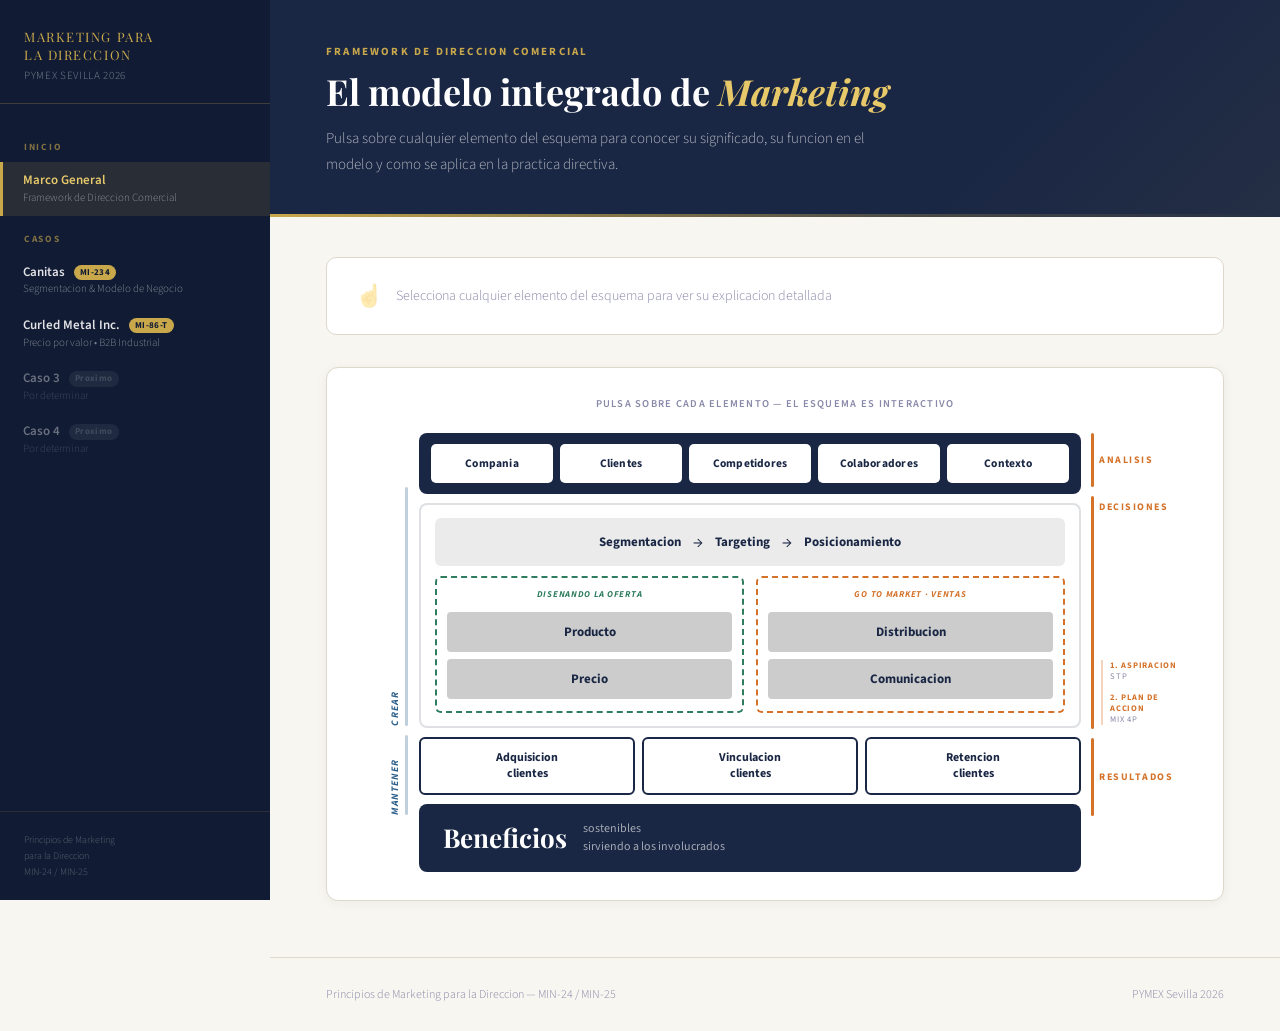
==== commit d8af9ccb: "Add files via upload" ====
--- a/index.html
+++ b/index.html
@@ -284,9 +284,9 @@
       <span class="nav-item-title">Canitas <span class="nav-badge">MI-234</span></span>
       <span class="nav-item-sub">Segmentacion &amp; Modelo de Negocio</span>
     </a>
-    <a href="#" class="nav-item disabled">
-      <span class="nav-item-title">Caso 2 <span class="nav-badge coming">Proximo</span></span>
-      <span class="nav-item-sub">Por determinar</span>
+    <a href="caso-cmi.html" class="nav-item">
+      <span class="nav-item-title">Curled Metal Inc. <span class="nav-badge">MI-86-T</span></span>
+      <span class="nav-item-sub">Precio por valor &bull; B2B Industrial</span>
     </a>
     <a href="#" class="nav-item disabled">
       <span class="nav-item-title">Caso 3 <span class="nav-badge coming">Proximo</span></span>
